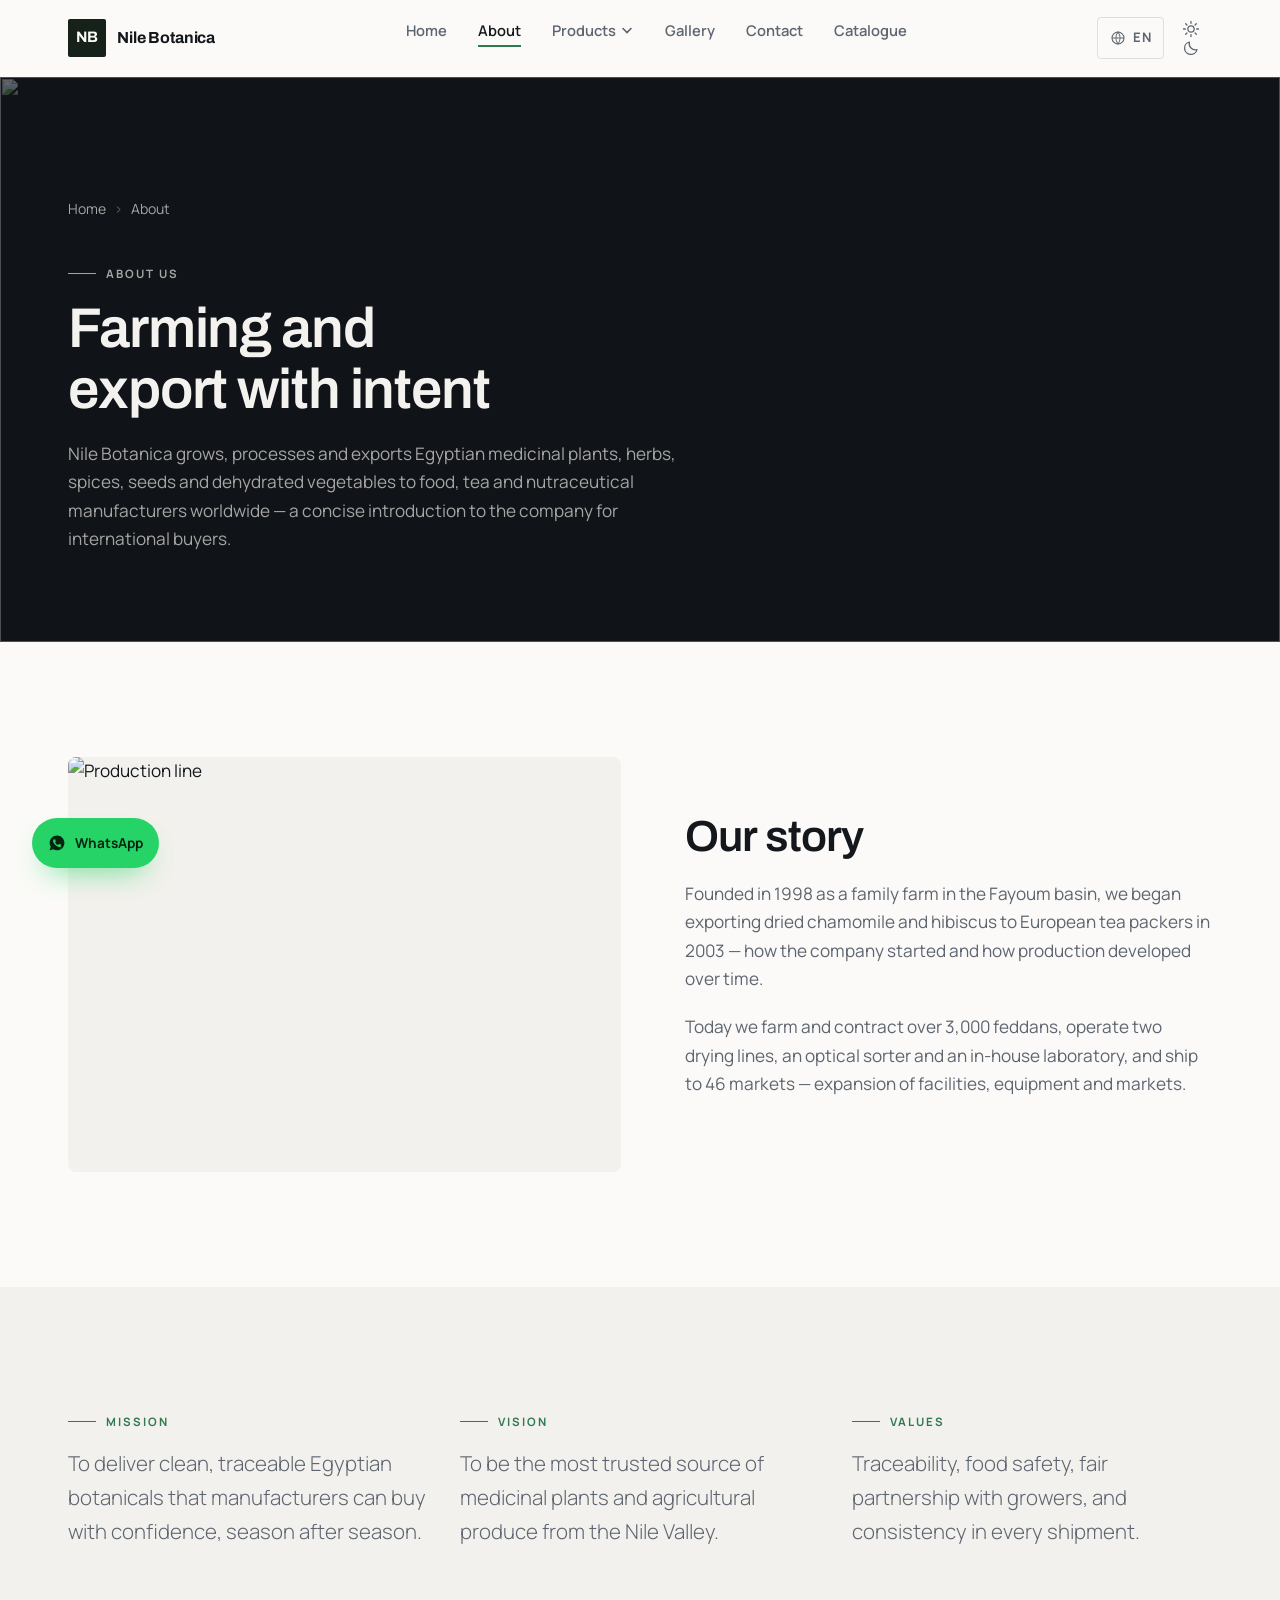
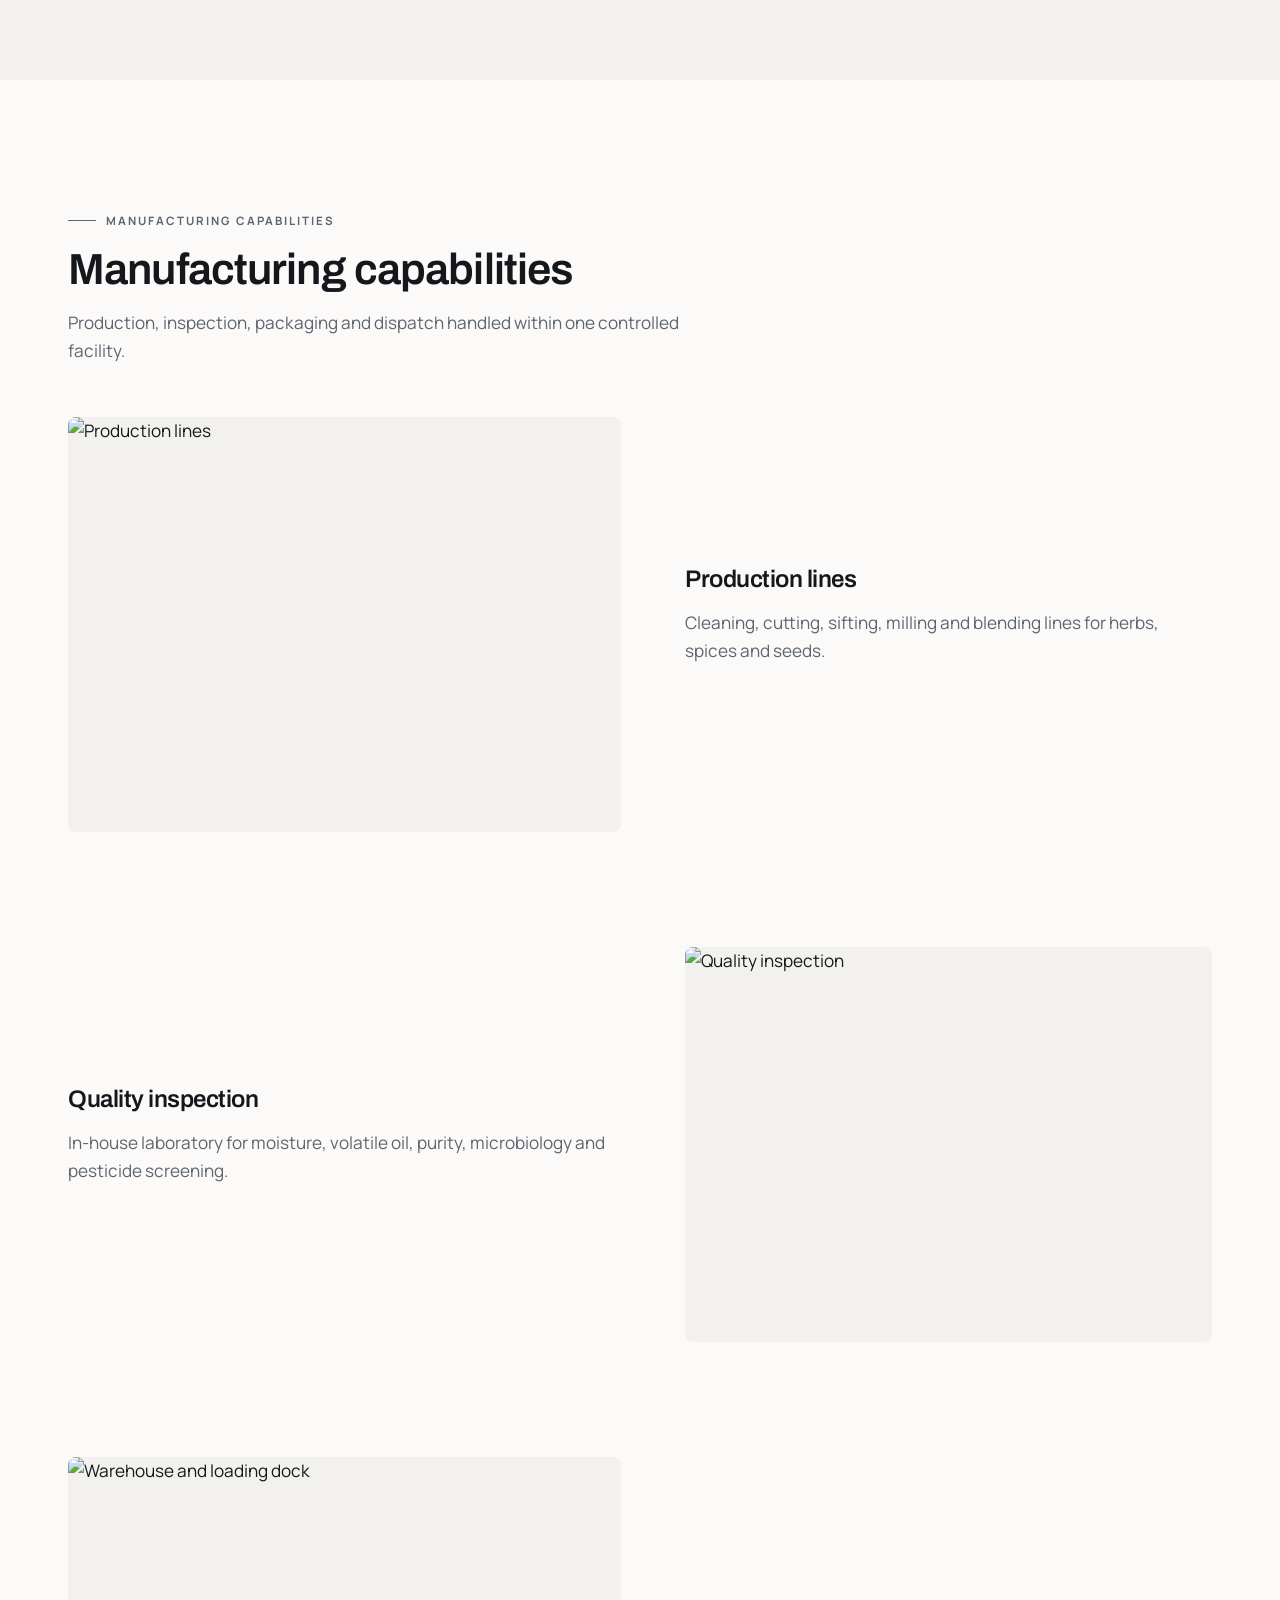
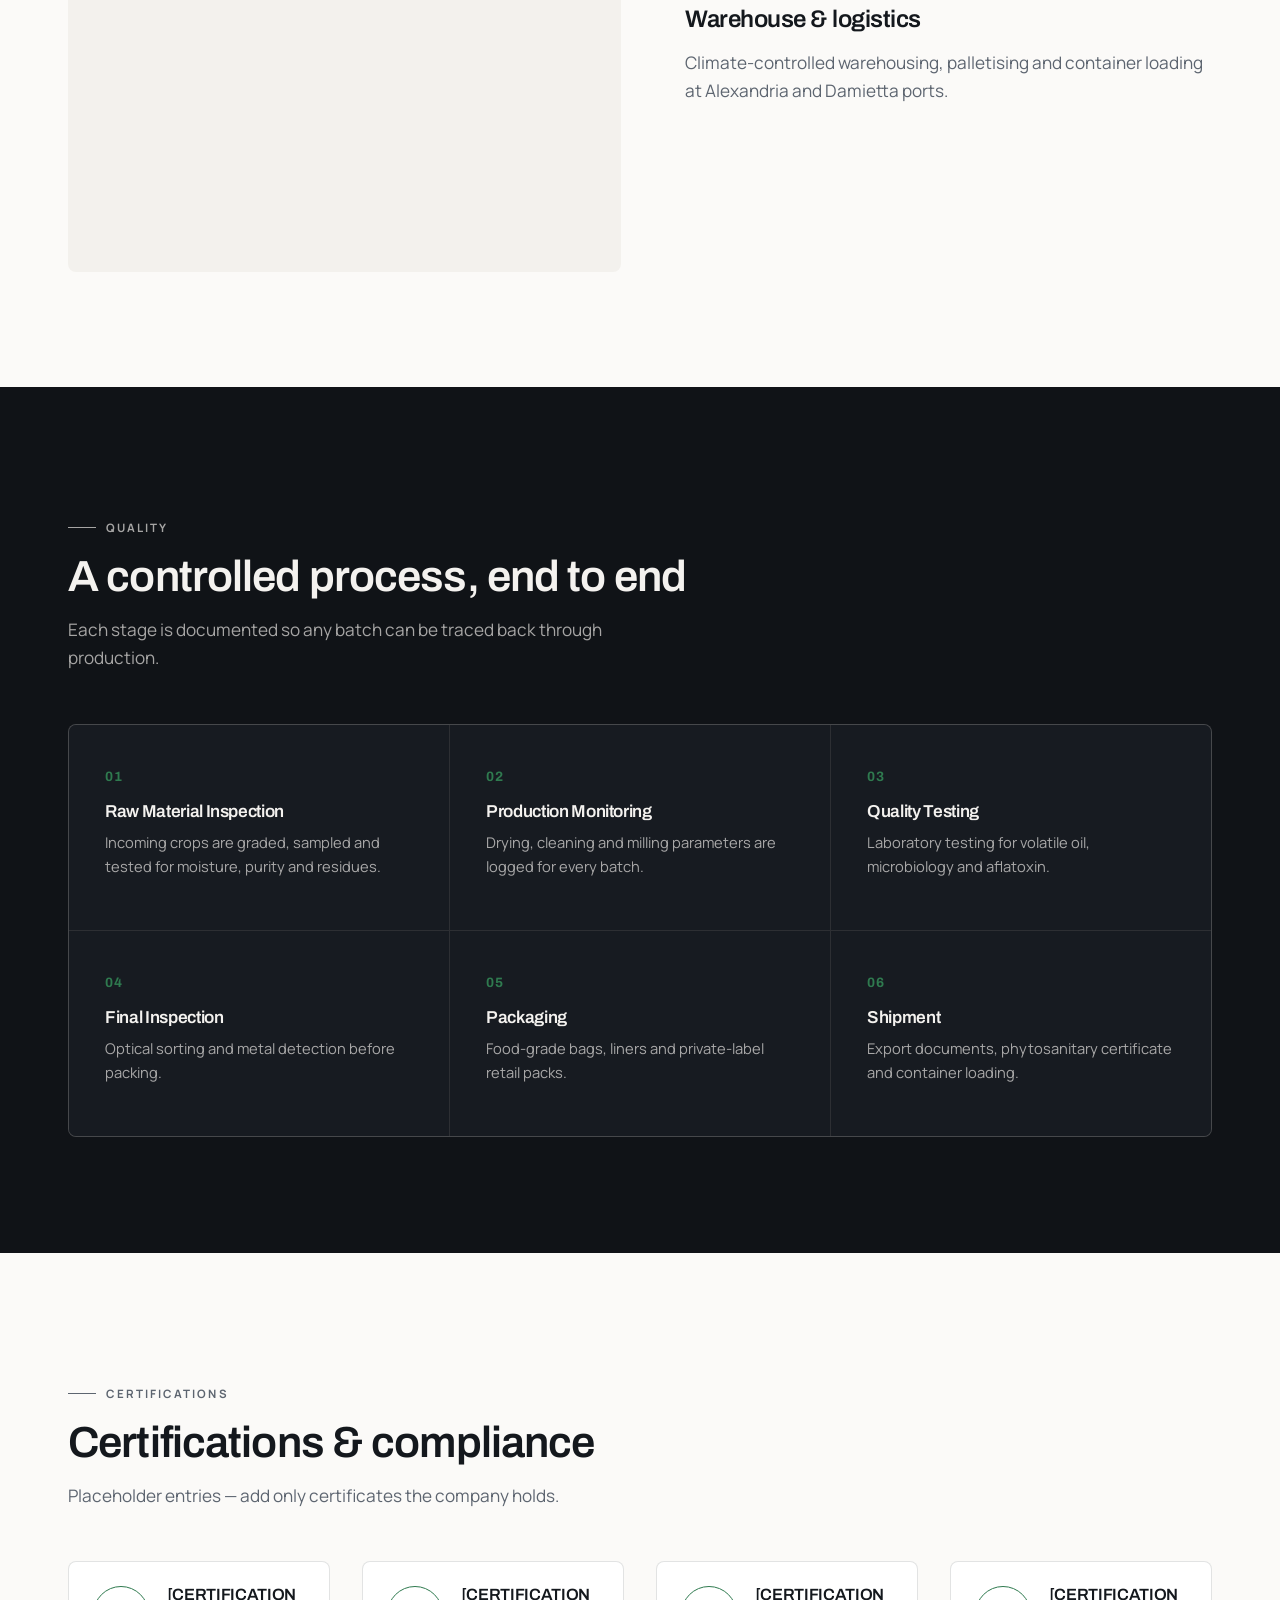
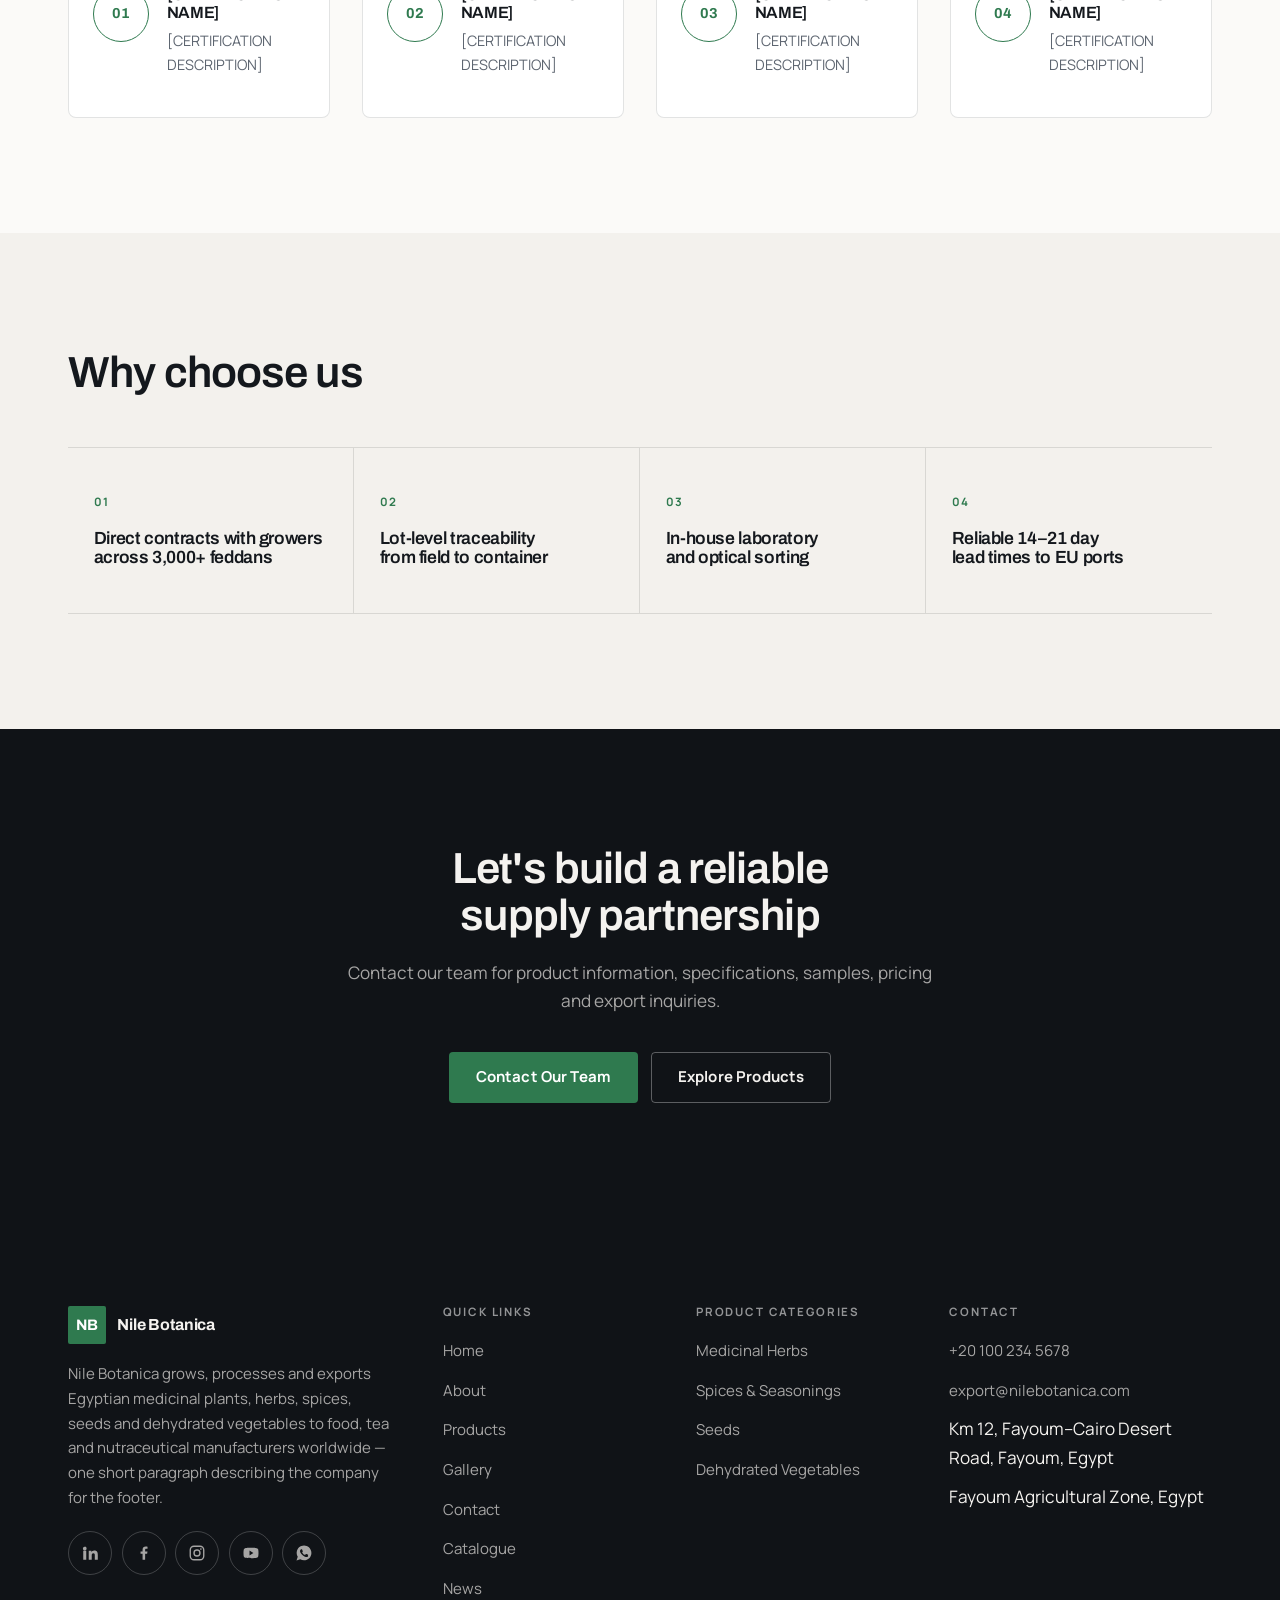
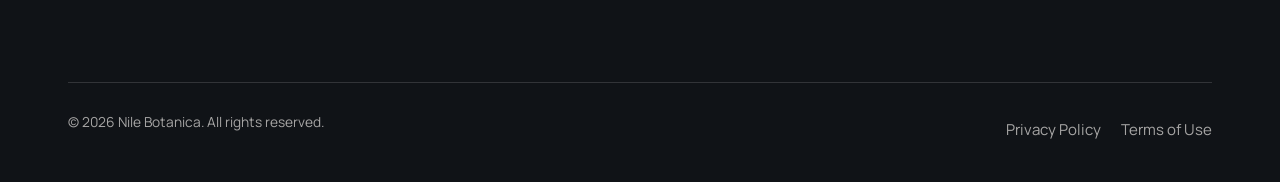
==== pages/about.html @ 643f6e4c "adding html files" ====
<!doctype html>
<html lang="en" dir="ltr" data-theme="light">
  <head>
    <meta charset="utf-8" />
    <meta name="viewport" content="width=device-width, initial-scale=1" />
    <title>About the Company — [COMPANY NAME]</title>
    <meta
      name="description"
      content="Company story, manufacturing capabilities, quality control process, certifications and global presence of [COMPANY NAME]."
    />
    <meta property="og:title" content="About the Company — [COMPANY NAME]" />
    <meta
      property="og:description"
      content="Manufacturing capabilities, quality control and global reach."
    />
    <meta property="og:type" content="website" />
    <meta name="twitter:card" content="summary_large_image" />
    <link rel="canonical" href="about.html" />
    <link rel="preconnect" href="https://fonts.googleapis.com" />
    <link rel="preconnect" href="https://fonts.gstatic.com" crossorigin />
    <link
      href="https://fonts.googleapis.com/css2?family=Archivo:wght@500;600;700&family=Manrope:wght@400;500;600;700&display=swap"
      rel="stylesheet"
    />
    <link
      rel="stylesheet"
      href="https://cdn.jsdelivr.net/npm/bootstrap@5.3.3/dist/css/bootstrap.min.css"
    />
    <link rel="stylesheet" href="../css/style.css" />
    <script>
      try {
        var s = localStorage.getItem("site-theme");
        document.documentElement.setAttribute(
          "data-theme",
          s ||
            (matchMedia("(prefers-color-scheme: dark)").matches
              ? "dark"
              : "light"),
        );
        var l = localStorage.getItem("site-lang");
        if (l) {
          document.documentElement.lang = l;
          document.documentElement.dir = l === "ar" ? "rtl" : "ltr";
        }
      } catch (e) {}
    </script>
  </head>
  <body data-page="about" data-title-key="about.title">
    <a class="skip-link" href="#main" data-i18n="nav.skip"
      >Skip to main content</a
    >
    <header class="header" id="site-header"></header>
    <div class="drawer" id="site-drawer" aria-hidden="true"></div>

    <main id="main">
      <section class="page-hero">
        <div class="page-hero__media">
          <img
            src="assets/images/factory-hero.jpg"
            alt=""
            width="1920"
            height="1088"
          />
        </div>
        <div class="container page-hero__inner">
          <nav class="breadcrumb" aria-label="Breadcrumb">
            <a href="index.html" data-i18n="breadcrumb.home"></a
            ><span class="sep">›</span><span data-i18n="nav.about"></span>
          </nav>
          <p class="eyebrow" data-i18n="about.eyebrow"></p>
          <h1 data-i18n="about.title"></h1>
          <p data-i18n="about.lead"></p>
        </div>
      </section>

      <section class="section">
        <div class="container editorial">
          <div class="editorial__media" data-reveal>
            <img
              src="assets/images/factory-production.jpg"
              alt="Production line"
              loading="lazy"
              width="1600"
              height="1104"
            />
          </div>
          <div data-reveal>
            <h2 data-i18n="about.storyTitle"></h2>
            <p data-i18n="about.storyP1"></p>
            <p data-i18n="about.storyP2"></p>
          </div>
        </div>
      </section>

      <section class="section section--alt">
        <div class="container grid grid--3">
          <div data-reveal>
            <p class="eyebrow" data-i18n="about.missionTitle"></p>
            <p class="lead" data-i18n="about.mission"></p>
          </div>
          <div data-reveal>
            <p class="eyebrow" data-i18n="about.visionTitle"></p>
            <p class="lead" data-i18n="about.vision"></p>
          </div>
          <div data-reveal>
            <p class="eyebrow" data-i18n="about.valuesTitle"></p>
            <p class="lead" data-i18n="about.values"></p>
          </div>
        </div>
      </section>

      <section class="section">
        <div class="container">
          <div class="section-head" data-reveal>
            <p class="eyebrow" data-i18n="about.capTitle"></p>
            <h2 data-i18n="about.capTitle"></h2>
            <p data-i18n="about.capText"></p>
          </div>
        </div>
        <div
          class="container editorial"
          style="margin-bottom: var(--section-y)"
        >
          <div class="editorial__media" data-reveal>
            <img
              src="assets/images/factory-production.jpg"
              alt="Production lines"
              loading="lazy"
              width="1600"
              height="1104"
            />
          </div>
          <div data-reveal>
            <h3
              style="font-size: var(--fs-h3)"
              data-i18n="about.cap1Title"
            ></h3>
            <p
              class="muted"
              style="margin-top: 1rem"
              data-i18n="about.cap1Text"
            ></p>
          </div>
        </div>
        <div
          class="container editorial editorial--reverse"
          style="margin-bottom: var(--section-y)"
        >
          <div class="editorial__media" data-reveal>
            <img
              src="assets/images/quality-control.jpg"
              alt="Quality inspection"
              loading="lazy"
              width="1600"
              height="1104"
            />
          </div>
          <div data-reveal>
            <h3
              style="font-size: var(--fs-h3)"
              data-i18n="about.cap2Title"
            ></h3>
            <p
              class="muted"
              style="margin-top: 1rem"
              data-i18n="about.cap2Text"
            ></p>
          </div>
        </div>
        <div class="container editorial">
          <div class="editorial__media" data-reveal>
            <img
              src="assets/images/logistics.jpg"
              alt="Warehouse and loading dock"
              loading="lazy"
              width="1600"
              height="1104"
            />
          </div>
          <div data-reveal>
            <h3
              style="font-size: var(--fs-h3)"
              data-i18n="about.cap3Title"
            ></h3>
            <p
              class="muted"
              style="margin-top: 1rem"
              data-i18n="about.cap3Text"
            ></p>
          </div>
        </div>
      </section>

      <section class="section section--dark">
        <div class="container">
          <div class="section-head" data-reveal>
            <p class="eyebrow" data-i18n="quality.eyebrow"></p>
            <h2 data-i18n="quality.title"></h2>
            <p data-i18n="quality.text"></p>
          </div>
          <div class="process" data-reveal="fade">
            <div class="process__step">
              <h3 data-i18n="quality.s1"></h3>
              <p data-i18n="quality.s1Text"></p>
            </div>
            <div class="process__step">
              <h3 data-i18n="quality.s2"></h3>
              <p data-i18n="quality.s2Text"></p>
            </div>
            <div class="process__step">
              <h3 data-i18n="quality.s3"></h3>
              <p data-i18n="quality.s3Text"></p>
            </div>
            <div class="process__step">
              <h3 data-i18n="quality.s4"></h3>
              <p data-i18n="quality.s4Text"></p>
            </div>
            <div class="process__step">
              <h3 data-i18n="quality.s5"></h3>
              <p data-i18n="quality.s5Text"></p>
            </div>
            <div class="process__step">
              <h3 data-i18n="quality.s6"></h3>
              <p data-i18n="quality.s6Text"></p>
            </div>
          </div>
        </div>
      </section>

      <section class="section">
        <div class="container">
          <div class="section-head" data-reveal>
            <p class="eyebrow" data-i18n="certs.eyebrow"></p>
            <h2 data-i18n="certs.title"></h2>
            <p data-i18n="certs.text"></p>
          </div>
          <div class="grid grid--4">
            <div class="cert" data-reveal>
              <span class="cert__mark">01</span>
              <div>
                <h3>[CERTIFICATION NAME]</h3>
                <p>[CERTIFICATION DESCRIPTION]</p>
              </div>
            </div>
            <div class="cert" data-reveal>
              <span class="cert__mark">02</span>
              <div>
                <h3>[CERTIFICATION NAME]</h3>
                <p>[CERTIFICATION DESCRIPTION]</p>
              </div>
            </div>
            <div class="cert" data-reveal>
              <span class="cert__mark">03</span>
              <div>
                <h3>[CERTIFICATION NAME]</h3>
                <p>[CERTIFICATION DESCRIPTION]</p>
              </div>
            </div>
            <div class="cert" data-reveal>
              <span class="cert__mark">04</span>
              <div>
                <h3>[CERTIFICATION NAME]</h3>
                <p>[CERTIFICATION DESCRIPTION]</p>
              </div>
            </div>
          </div>
        </div>
      </section>

      <section class="section section--alt">
        <div class="container">
          <div class="section-head" data-reveal>
            <h2 data-i18n="about.whyTitle"></h2>
          </div>
          <div class="values">
            <div class="value">
              <span class="value__num">01</span>
              <h3 data-i18n="about.why1"></h3>
            </div>
            <div class="value">
              <span class="value__num">02</span>
              <h3 data-i18n="about.why2"></h3>
            </div>
            <div class="value">
              <span class="value__num">03</span>
              <h3 data-i18n="about.why3"></h3>
            </div>
            <div class="value">
              <span class="value__num">04</span>
              <h3 data-i18n="about.why4"></h3>
            </div>
          </div>
        </div>
      </section>

      <section class="section section--dark">
        <div class="container cta" data-reveal>
          <h2 data-i18n="finalCta.title"></h2>
          <p data-i18n="finalCta.text"></p>
          <div class="cta__actions">
            <a class="btn" href="contact.html" data-i18n="cta.contact"></a>
            <a
              class="btn btn--onDark"
              href="products.html"
              data-i18n="cta.explore"
            ></a>
          </div>
        </div>
      </section>
    </main>

    <footer class="footer" id="site-footer"></footer>
    <script
      src="https://cdn.jsdelivr.net/npm/bootstrap@5.3.3/dist/js/bootstrap.bundle.min.js"
      defer
    ></script>
    <script type="module" src="../js/main.js"></script>
  </body>
</html>
---- css/style.css ----
/* =========================================================================
   DESIGN SYSTEM
   Single source of truth for colour, type, spacing, motion.
   Change the brand by editing the tokens in :root.
   ========================================================================= */

:root {
  /* Brand */
  --primary: #2f7a4f;
  --primary-dark: #235c3b;
  --primary-soft: rgba(47, 122, 79, 0.12);
  --secondary: #16211a;
  --accent: #c98a2b;

  /* Surfaces */
  --background: #fbfaf8;
  --surface: #ffffff;
  --surface-2: #f3f1ed;
  --dark-background: #101317;
  --dark-surface: #171b21;
  --on-dark: #f4f2ef;
  --on-dark-muted: rgba(244, 242, 239, 0.66);

  /* Text */
  --text: #14181d;
  --muted-text: #5d6570;
  --border: rgba(20, 24, 29, 0.12);
  --border-strong: rgba(20, 24, 29, 0.24);

  /* Shape & motion */
  --radius: 4px;
  --radius-lg: 8px;
  --transition: 320ms cubic-bezier(0.2, 0.7, 0.25, 1);
  --transition-fast: 180ms cubic-bezier(0.2, 0.7, 0.25, 1);
  --shadow:
    0 1px 2px rgba(16, 19, 23, 0.04), 0 12px 32px -18px rgba(16, 19, 23, 0.35);
  --shadow-lg: 0 24px 60px -30px rgba(16, 19, 23, 0.45);

  /* Layout */
  --container: 1240px;
  --gutter: clamp(1.25rem, 4vw, 3rem);
  --section-y: clamp(4.5rem, 9vw, 8.5rem);
  --header-h: 76px;

  /* Type */
  --font-display: "Archivo", "Segoe UI", system-ui, sans-serif;
  --font-body: "Manrope", "Segoe UI", system-ui, sans-serif;
  --fs-hero: clamp(2.5rem, 6.2vw, 4.75rem);
  --fs-h1: clamp(2.1rem, 4.8vw, 3.5rem);
  --fs-h2: clamp(1.75rem, 3.4vw, 2.75rem);
  --fs-h3: clamp(1.2rem, 2vw, 1.5rem);
  --fs-body: clamp(1rem, 0.97rem + 0.15vw, 1.075rem);
  --fs-small: 0.875rem;
  --fs-label: 0.72rem;
}

html[data-theme="dark"] {
  --background: #0e1115;
  --surface: #161a20;
  --surface-2: #1c2128;
  --text: #f1efec;
  --muted-text: #a2abb6;
  --border: rgba(241, 239, 236, 0.13);
  --border-strong: rgba(241, 239, 236, 0.26);
  --secondary: #f1efec;
  --primary: #57b37c;

  --primary-dark: #2f7a4f;
  --primary-soft: rgba(87, 179, 124, 0.16);

  --dark-background: #080a0d;
  --dark-surface: #12161b;
  --shadow: 0 1px 2px rgba(0, 0, 0, 0.5), 0 16px 40px -24px rgba(0, 0, 0, 0.8);
  --shadow-lg: 0 30px 70px -36px rgba(0, 0, 0, 0.9);
}

/* ============================ RESET ============================ */
*,
*::before,
*::after {
  box-sizing: border-box;
}

* {
  margin: 0;
}

html {
  scroll-behavior: smooth;
  scroll-padding-top: calc(var(--header-h) + 16px);
  -webkit-text-size-adjust: 100%;
}

body {
  font-family: var(--font-body);
  font-size: var(--fs-body);
  line-height: 1.65;
  color: var(--text);
  background: var(--background);
  overflow-x: hidden;
  -webkit-font-smoothing: antialiased;
  transition:
    background-color var(--transition),
    color var(--transition);
}

body.is-locked {
  overflow: hidden;
}

img,
svg,
iframe {
  display: block;
  max-width: 100%;
}
img {
  height: auto;
}

a {
  color: inherit;
  text-decoration: none;
}
button,
input,
select,
textarea {
  font: inherit;
  color: inherit;
}
button {
  background: none;
  border: 0;
  cursor: pointer;
}
ul,
ol {
  list-style: none;
  padding: 0;
}

h1,
h2,
h3,
h4 {
  font-family: var(--font-display);
  font-weight: 600;
  line-height: 1.08;
  letter-spacing: -0.02em;
  text-wrap: balance;
}

:focus-visible {
  outline: 2px solid var(--primary);
  outline-offset: 3px;
  border-radius: 2px;
}

::selection {
  background: var(--primary);
  color: #fff;
}

.skip-link {
  position: absolute;
  inset-inline-start: 1rem;
  top: -100px;
  z-index: 200;
  padding: 0.75rem 1.25rem;
  background: var(--primary);
  color: #fff;
  border-radius: var(--radius);
  transition: top var(--transition-fast);
}
.skip-link:focus {
  top: 1rem;
}

/* ============================ LAYOUT ============================ */
.container {
  width: 100%;
  max-width: var(--container);
  margin-inline: auto;
  padding-inline: var(--gutter);
}
.container--narrow {
  max-width: 820px;
}

.section {
  padding-block: var(--section-y);
}
.section--tight {
  padding-block: clamp(3rem, 6vw, 5rem);
}

.section--dark {
  background: var(--dark-background);
  color: var(--on-dark);
}
.section--dark .section-head p,
.section--dark .muted {
  color: var(--on-dark-muted);
}

.section--alt {
  background: var(--surface-2);
}

.section-head {
  max-width: 62ch;
  margin-bottom: clamp(2.25rem, 4vw, 3.5rem);
}
.section-head.is-center {
  margin-inline: auto;
  text-align: center;
}
.section-head h2 {
  font-size: var(--fs-h2);
}
.section-head p {
  margin-top: 1rem;
  color: var(--muted-text);
}

.eyebrow {
  display: inline-flex;
  align-items: center;
  gap: 0.6rem;
  font-family: var(--font-body);
  font-size: var(--fs-label);
  font-weight: 700;
  letter-spacing: 0.18em;
  text-transform: uppercase;
  color: var(--primary);
  margin-bottom: 1rem;
}
.eyebrow::before {
  content: "";
  width: 28px;
  height: 1px;
  background: currentColor;
}

.muted {
  color: var(--muted-text);
}
.lead {
  font-size: clamp(1.05rem, 1.6vw, 1.3rem);
  color: var(--muted-text);
}

.grid {
  display: grid;
  gap: clamp(1.25rem, 2.5vw, 2rem);
}
.grid--2 {
  grid-template-columns: repeat(2, minmax(0, 1fr));
}
.grid--3 {
  grid-template-columns: repeat(3, minmax(0, 1fr));
}
.grid--4 {
  grid-template-columns: repeat(4, minmax(0, 1fr));
}

/* ============================ BUTTONS ============================ */
.btn {
  --btn-bg: var(--primary);
  --btn-fg: #fff;
  display: inline-flex;
  align-items: center;
  justify-content: center;
  gap: 0.6rem;
  min-height: 48px;
  padding: 0.85rem 1.6rem;
  border-radius: var(--radius);
  background: var(--btn-bg);
  color: var(--btn-fg);
  font-weight: 700;
  font-size: 0.94rem;
  letter-spacing: 0.01em;
  border: 1px solid transparent;
  transition:
    background-color var(--transition-fast),
    color var(--transition-fast),
    border-color var(--transition-fast),
    transform var(--transition-fast);
}
.btn:hover {
  background: var(--primary-dark);
  transform: translateY(-1px);
}
.btn:active {
  transform: translateY(0);
}

.btn--ghost {
  --btn-bg: transparent;
  --btn-fg: var(--text);
  border-color: var(--border-strong);
}
.btn--ghost:hover {
  background: var(--primary-soft);
  border-color: var(--primary);
  color: var(--primary);
}

.btn--onDark {
  --btn-bg: transparent;
  --btn-fg: var(--on-dark);
  border-color: rgba(255, 255, 255, 0.32);
}
.btn--onDark:hover {
  background: rgba(255, 255, 255, 0.1);
  border-color: rgba(255, 255, 255, 0.6);
  color: var(--on-dark);
}

.btn--sm {
  min-height: 40px;
  padding: 0.5rem 1rem;
  font-size: 0.85rem;
}

.link-arrow {
  display: inline-flex;
  align-items: center;
  gap: 0.5rem;
  font-weight: 700;
  font-size: 0.9rem;
  color: var(--primary);
  padding-block: 0.35rem;
}
.link-arrow .arrow {
  transition: transform var(--transition-fast);
}
.link-arrow:hover .arrow {
  transform: translateX(4px);
}
[dir="rtl"] .link-arrow .arrow {
  transform: scaleX(-1);
}
[dir="rtl"] .link-arrow:hover .arrow {
  transform: scaleX(-1) translateX(4px);
}

/* ============================ HEADER / NAV ============================ */
.header {
  position: sticky;
  top: 0;
  z-index: 100;
  background: color-mix(in srgb, var(--background) 88%, transparent);
  backdrop-filter: blur(14px);
  border-bottom: 1px solid transparent;
  transition:
    border-color var(--transition),
    background-color var(--transition);
}
.header.is-scrolled {
  border-bottom-color: var(--border);
}

.header__inner {
  display: flex;
  align-items: center;
  justify-content: space-between;
  gap: 1.5rem;
  min-height: var(--header-h);
}

.brand {
  display: inline-flex;
  align-items: center;
  gap: 0.7rem;
  min-width: 0;
}
.brand__mark {
  display: grid;
  place-items: center;
  width: 38px;
  height: 38px;
  flex-shrink: 0;
  background: var(--secondary);
  color: var(--background);
  font-family: var(--font-display);
  font-weight: 700;
  font-size: 0.95rem;
  border-radius: 2px;
}
html[data-theme="dark"] .brand__mark {
  background: var(--primary);
  color: #fff;
}
.brand__name {
  font-family: var(--font-display);
  font-weight: 700;
  font-size: 1rem;
  letter-spacing: -0.01em;
  white-space: nowrap;
  overflow: hidden;
  text-overflow: ellipsis;
}

.nav {
  display: flex;
  align-items: center;
  gap: 0.25rem;
}
.nav__link {
  position: relative;
  display: inline-flex;
  align-items: center;
  gap: 0.35rem;
  padding: 0.6rem 0.85rem;
  font-size: 0.92rem;
  font-weight: 600;
  color: var(--muted-text);
  border-radius: var(--radius);
  transition: color var(--transition-fast);
}
.nav__link::after {
  content: "";
  position: absolute;
  inset-inline: 0.85rem;
  bottom: 0.3rem;
  height: 2px;
  background: var(--primary);
  transform: scaleX(0);
  transform-origin: var(--origin, left);
  transition: transform var(--transition-fast);
}
[dir="rtl"] .nav__link::after {
  --origin: right;
}
.nav__link:hover {
  color: var(--text);
}
.nav__link:hover::after,
.nav__link.is-active::after {
  transform: scaleX(1);
}
.nav__link.is-active {
  color: var(--text);
}

.nav__item {
  position: relative;
}
.nav__caret {
  transition: transform var(--transition-fast);
}
.nav__item.is-open .nav__caret {
  transform: rotate(180deg);
}

.dropdown {
  position: absolute;
  inset-inline-start: 0;
  top: calc(100% + 6px);
  min-width: 260px;
  padding: 0.5rem;
  background: var(--surface);
  border: 1px solid var(--border);
  border-radius: var(--radius-lg);
  box-shadow: var(--shadow-lg);
  opacity: 0;
  visibility: hidden;
  transform: translateY(-6px);
  transition:
    opacity var(--transition-fast),
    transform var(--transition-fast),
    visibility var(--transition-fast);
}
.nav__item.is-open .dropdown {
  opacity: 1;
  visibility: visible;
  transform: translateY(0);
}
.dropdown a {
  display: block;
  padding: 0.65rem 0.85rem;
  border-radius: var(--radius);
  font-size: 0.9rem;
  font-weight: 600;
  color: var(--muted-text);
  transition:
    background-color var(--transition-fast),
    color var(--transition-fast);
}
.dropdown a:hover {
  background: var(--surface-2);
  color: var(--primary);
}

.header__tools {
  display: flex;
  align-items: center;
  gap: 0.35rem;
}

.icon-btn {
  display: grid;
  place-items: center;
  width: 42px;
  height: 42px;
  border-radius: var(--radius);
  color: var(--muted-text);
  border: 1px solid transparent;
  transition:
    background-color var(--transition-fast),
    color var(--transition-fast),
    border-color var(--transition-fast);
}
.icon-btn:hover {
  background: var(--surface-2);
  color: var(--text);
}

.lang {
  position: relative;
}
.lang__toggle {
  display: inline-flex;
  align-items: center;
  gap: 0.4rem;
  min-height: 42px;
  padding: 0 0.75rem;
  font-size: 0.82rem;
  font-weight: 700;
  letter-spacing: 0.06em;
  color: var(--muted-text);
  border: 1px solid var(--border);
  border-radius: var(--radius);
  transition:
    border-color var(--transition-fast),
    color var(--transition-fast);
}
.lang__toggle:hover {
  color: var(--text);
  border-color: var(--border-strong);
}
.lang__menu {
  position: absolute;
  inset-inline-end: 0;
  top: calc(100% + 6px);
  min-width: 168px;
  padding: 0.4rem;
  background: var(--surface);
  border: 1px solid var(--border);
  border-radius: var(--radius-lg);
  box-shadow: var(--shadow-lg);
  opacity: 0;
  visibility: hidden;
  transform: translateY(-6px);
  transition:
    opacity var(--transition-fast),
    transform var(--transition-fast),
    visibility var(--transition-fast);
  z-index: 20;
}
.lang.is-open .lang__menu {
  opacity: 1;
  visibility: visible;
  transform: translateY(0);
}
.lang__menu button {
  display: flex;
  align-items: center;
  justify-content: space-between;
  gap: 0.75rem;
  width: 100%;
  padding: 0.6rem 0.75rem;
  border-radius: var(--radius);
  font-size: 0.9rem;
  font-weight: 600;
  color: var(--muted-text);
  text-align: start;
  transition:
    background-color var(--transition-fast),
    color var(--transition-fast);
}
.lang__menu button:hover {
  background: var(--surface-2);
  color: var(--text);
}
.lang__menu button[aria-current="true"] {
  color: var(--primary);
}

.burger {
  display: none;
}

/* Mobile drawer */
.drawer {
  position: fixed;
  inset: 0;
  z-index: 150;
  display: grid;
  grid-template-rows: auto 1fr auto;
  background: var(--background);
  transform: translateY(-100%);
  visibility: hidden;
  transition:
    transform 420ms cubic-bezier(0.22, 0.9, 0.25, 1),
    visibility 420ms;
  overflow-y: auto;
}
.drawer.is-open {
  transform: translateY(0);
  visibility: visible;
}
.drawer__head {
  display: flex;
  align-items: center;
  justify-content: space-between;
  min-height: var(--header-h);
  padding-inline: var(--gutter);
  border-bottom: 1px solid var(--border);
}
.drawer__body {
  padding: 1.5rem var(--gutter) 2rem;
}
.drawer__link {
  display: flex;
  align-items: center;
  justify-content: space-between;
  width: 100%;
  padding: 1rem 0;
  font-family: var(--font-display);
  font-size: 1.6rem;
  font-weight: 600;
  letter-spacing: -0.02em;
  border-bottom: 1px solid var(--border);
  text-align: start;
}
.drawer__link.is-active {
  color: var(--primary);
}
.drawer__sub {
  display: grid;
  overflow: hidden;
  max-height: 0;
  transition: max-height var(--transition);
}
.drawer__sub.is-open {
  max-height: 420px;
}
.drawer__sub a {
  padding: 0.7rem 0 0.7rem 1rem;
  font-size: 0.98rem;
  font-weight: 600;
  color: var(--muted-text);
  border-bottom: 1px solid var(--border);
}
[dir="rtl"] .drawer__sub a {
  padding: 0.7rem 1rem 0.7rem 0;
}
.drawer__foot {
  display: flex;
  align-items: center;
  justify-content: space-between;
  gap: 1rem;
  flex-wrap: wrap;
  padding: 1.25rem var(--gutter) 2rem;
  border-top: 1px solid var(--border);
}
.drawer__langs {
  display: flex;
  gap: 0.4rem;
  flex-wrap: wrap;
}
.drawer__langs button {
  min-height: 44px;
  padding: 0 0.9rem;
  border: 1px solid var(--border);
  border-radius: var(--radius);
  font-size: 0.85rem;
  font-weight: 700;
  color: var(--muted-text);
}
.drawer__langs button[aria-current="true"] {
  border-color: var(--primary);
  color: var(--primary);
}

/* ============================ HERO ============================ */
.hero {
  position: relative;
  display: grid;
  align-items: end;
  min-height: min(88vh, 900px);
  padding-block: clamp(6rem, 14vh, 9rem) clamp(3rem, 7vh, 5rem);
  background: var(--dark-background);
  color: var(--on-dark);
  overflow: hidden;
}
.hero__media {
  position: absolute;
  inset: 0;
}
.hero__media img {
  width: 100%;
  height: 100%;
  object-fit: cover;
}
.hero__media::after {
  content: "";
  position: absolute;
  inset: 0;
  background: linear-gradient(
    180deg,
    rgba(8, 10, 13, 0.82) 0%,
    rgba(8, 10, 13, 0.55) 42%,
    rgba(8, 10, 13, 0.92) 100%
  );
}
.hero__inner {
  position: relative;
  z-index: 1;
}
.hero__title {
  font-size: var(--fs-hero);
  max-width: 17ch;
}
.hero__text {
  max-width: 56ch;
  margin-top: 1.5rem;
  color: var(--on-dark-muted);
  font-size: clamp(1rem, 1.5vw, 1.2rem);
}
.hero__actions {
  display: flex;
  flex-wrap: wrap;
  gap: 0.85rem;
  margin-top: 2.25rem;
}
.hero .eyebrow {
  color: #e0a878;
}
.hero__meta {
  display: flex;
  flex-wrap: wrap;
  gap: 1.5rem 2.5rem;
  margin-top: clamp(2.5rem, 6vw, 4rem);
  padding-top: 1.75rem;
  border-top: 1px solid rgba(255, 255, 255, 0.16);
}
.hero__meta div {
  min-width: 0;
}
.hero__meta dt {
  font-size: var(--fs-label);
  letter-spacing: 0.16em;
  text-transform: uppercase;
  color: rgba(255, 255, 255, 0.55);
}
.hero__meta dd {
  font-family: var(--font-display);
  font-size: 1.15rem;
  font-weight: 600;
  margin-top: 0.35rem;
}

/* Page hero (inner pages) */
.page-hero {
  position: relative;
  padding-block: clamp(4.5rem, 12vw, 7.5rem) clamp(3rem, 7vw, 4.5rem);
  background: var(--dark-background);
  color: var(--on-dark);
  overflow: hidden;
}
.page-hero__media {
  position: absolute;
  inset: 0;
  opacity: 0.35;
}
.page-hero__media img {
  width: 100%;
  height: 100%;
  object-fit: cover;
}
.page-hero__inner {
  position: relative;
  z-index: 1;
}
.page-hero h1 {
  font-size: var(--fs-h1);
  max-width: 20ch;
}
.page-hero p {
  max-width: 62ch;
  margin-top: 1.25rem;
  color: var(--on-dark-muted);
}

.breadcrumb {
  display: flex;
  flex-wrap: wrap;
  align-items: center;
  gap: 0.5rem;
  font-size: var(--fs-small);
  color: var(--on-dark-muted);
  margin-bottom: 1.5rem;
}
.breadcrumb a:hover {
  color: #fff;
  text-decoration: underline;
}
.breadcrumb .sep {
  opacity: 0.5;
}
[dir="rtl"] .breadcrumb .sep {
  transform: scaleX(-1);
  display: inline-block;
}

/* ============================ TRUST / VALUES ============================ */
.values {
  display: grid;
  grid-template-columns: repeat(4, minmax(0, 1fr));
  border-top: 1px solid var(--border);
}
.value {
  padding: clamp(1.75rem, 3vw, 2.5rem) clamp(1rem, 2vw, 2rem);
  border-inline-end: 1px solid var(--border);
  border-bottom: 1px solid var(--border);
}
.value:last-child {
  border-inline-end: 0;
}
.value__num {
  font-size: var(--fs-label);
  letter-spacing: 0.16em;
  color: var(--primary);
  font-weight: 700;
}
.value h3 {
  font-size: 1.1rem;
  margin-top: 0.9rem;
}
.value p {
  margin-top: 0.6rem;
  font-size: 0.94rem;
  color: var(--muted-text);
}

/* ============================ EDITORIAL ============================ */
.editorial {
  display: grid;
  grid-template-columns: 1.05fr 1fr;
  gap: clamp(2rem, 5vw, 4.5rem);
  align-items: center;
}
.editorial--reverse .editorial__media {
  order: 2;
}
.editorial__media {
  position: relative;
  aspect-ratio: 4 / 3;
  overflow: hidden;
  border-radius: var(--radius-lg);
  background: var(--surface-2);
}
.editorial__media img {
  width: 100%;
  height: 100%;
  object-fit: cover;
  transition: transform 900ms cubic-bezier(0.2, 0.7, 0.25, 1);
}
.editorial__media:hover img {
  transform: scale(1.04);
}
.editorial h2 {
  font-size: var(--fs-h2);
}
.editorial p {
  margin-top: 1.25rem;
  color: var(--muted-text);
}
.editorial__list {
  margin-top: 1.75rem;
  display: grid;
  gap: 0.75rem;
}
.editorial__list li {
  display: flex;
  gap: 0.75rem;
  align-items: baseline;
  font-weight: 600;
  font-size: 0.96rem;
}
.editorial__list li::before {
  content: "";
  width: 6px;
  height: 6px;
  flex: none;
  background: var(--primary);
  transform: translateY(-2px);
}
.editorial__actions {
  margin-top: 2rem;
}

/* ============================ STATS ============================ */
.stats {
  display: grid;
  grid-template-columns: repeat(4, minmax(0, 1fr));
  gap: clamp(1.5rem, 3vw, 2.5rem);
}
.stat {
  border-top: 1px solid rgba(255, 255, 255, 0.18);
  padding-top: 1.5rem;
}
.stat__value {
  font-family: var(--font-display);
  font-size: clamp(2.4rem, 5vw, 3.6rem);
  font-weight: 700;
  line-height: 1;
  letter-spacing: -0.03em;
}
.stat__label {
  margin-top: 0.75rem;
  font-size: 0.92rem;
  color: var(--on-dark-muted);
}

/* ============================ CATEGORY / PRODUCT CARDS ============================ */
.cat-card {
  position: relative;
  display: flex;
  flex-direction: column;
  justify-content: flex-end;
  min-height: 380px;
  padding: clamp(1.5rem, 2.5vw, 2rem);
  overflow: hidden;
  border-radius: var(--radius-lg);
  color: #fff;
  isolation: isolate;
}
.cat-card img {
  position: absolute;
  inset: 0;
  z-index: -2;
  width: 100%;
  height: 100%;
  object-fit: cover;
  transition: transform 900ms cubic-bezier(0.2, 0.7, 0.25, 1);
}
.cat-card::after {
  content: "";
  position: absolute;
  inset: 0;
  z-index: -1;
  background: linear-gradient(
    180deg,
    rgba(10, 12, 15, 0.15) 20%,
    rgba(10, 12, 15, 0.88) 100%
  );
}
.cat-card:hover img {
  transform: scale(1.05);
}
.cat-card h3 {
  font-size: 1.35rem;
}
.cat-card p {
  margin-top: 0.6rem;
  font-size: 0.93rem;
  color: rgba(255, 255, 255, 0.75);
}
.cat-card .link-arrow {
  color: #fff;
  margin-top: 1rem;
}

.p-card {
  display: flex;
  flex-direction: column;
  background: var(--surface);
  border: 1px solid var(--border);
  border-radius: var(--radius-lg);
  overflow: hidden;
  transition:
    border-color var(--transition-fast),
    transform var(--transition-fast),
    box-shadow var(--transition-fast);
}
.p-card:hover {
  border-color: var(--border-strong);
  transform: translateY(-3px);
  box-shadow: var(--shadow);
}
.p-card__media {
  aspect-ratio: 4 / 3;
  background: var(--surface-2);
  overflow: hidden;
}
.p-card__media img {
  width: 100%;
  height: 100%;
  object-fit: cover;
  transition: transform 700ms cubic-bezier(0.2, 0.7, 0.25, 1);
}
.p-card:hover .p-card__media img {
  transform: scale(1.04);
}
.p-card__body {
  display: flex;
  flex-direction: column;
  gap: 0.5rem;
  padding: 1.35rem;
  flex: 1;
}
.p-card__cat {
  font-size: var(--fs-label);
  letter-spacing: 0.14em;
  text-transform: uppercase;
  color: var(--primary);
  font-weight: 700;
}
.p-card h3 {
  font-size: 1.12rem;
}
.p-card p {
  font-size: 0.92rem;
  color: var(--muted-text);
  display: -webkit-box;
  -webkit-line-clamp: 3;
  -webkit-box-orient: vertical;
  overflow: hidden;
}
.p-card__foot {
  display: flex;
  align-items: center;
  justify-content: space-between;
  gap: 1rem;
  margin-top: auto;
  padding-top: 0.75rem;
}
.p-card__code {
  font-size: 0.78rem;
  color: var(--muted-text);
  letter-spacing: 0.04em;
}

/* ============================ TOOLBAR (products page) ============================ */
.toolbar {
  display: grid;
  gap: 1.25rem;
  margin-bottom: 2.5rem;
}
.toolbar__row {
  display: flex;
  flex-wrap: wrap;
  gap: 0.75rem;
  align-items: center;
  justify-content: space-between;
}
.search {
  position: relative;
  flex: 1 1 280px;
  min-width: 0;
}
.search input {
  width: 100%;
  min-height: 50px;
  padding-inline: 2.75rem 1rem;
  background: var(--surface);
  border: 1px solid var(--border);
  border-radius: var(--radius);
  transition: border-color var(--transition-fast);
}
[dir="rtl"] .search input {
  padding-inline: 1rem 2.75rem;
}
.search input:focus {
  border-color: var(--primary);
}
.search__icon {
  position: absolute;
  inset-inline-start: 1rem;
  top: 50%;
  transform: translateY(-50%);
  color: var(--muted-text);
  pointer-events: none;
}
.select {
  min-height: 50px;
  padding-inline: 1rem 2.25rem;
  background: var(--surface);
  border: 1px solid var(--border);
  border-radius: var(--radius);
  font-weight: 600;
  font-size: 0.9rem;
}
.chips {
  display: flex;
  flex-wrap: wrap;
  gap: 0.5rem;
}
.chip {
  min-height: 40px;
  padding: 0 1rem;
  border: 1px solid var(--border);
  border-radius: 999px;
  font-size: 0.86rem;
  font-weight: 600;
  color: var(--muted-text);
  transition: all var(--transition-fast);
}
.chip:hover {
  border-color: var(--border-strong);
  color: var(--text);
}
.chip.is-active {
  background: var(--secondary);
  border-color: var(--secondary);
  color: var(--background);
}
html[data-theme="dark"] .chip.is-active {
  background: var(--primary);
  border-color: var(--primary);
  color: #fff;
}
.results-count {
  font-size: 0.88rem;
  color: var(--muted-text);
}

/* ============================ EMPTY / ERROR STATES ============================ */
.state {
  display: grid;
  place-items: center;
  gap: 0.75rem;
  text-align: center;
  padding: clamp(3rem, 8vw, 6rem) 1rem;
  border: 1px dashed var(--border-strong);
  border-radius: var(--radius-lg);
}
.state h2,
.state h3 {
  font-size: var(--fs-h3);
}
.state p {
  color: var(--muted-text);
  max-width: 46ch;
}
.state .btn {
  margin-top: 0.75rem;
}

.skeleton {
  background: linear-gradient(
    90deg,
    var(--surface-2) 25%,
    var(--surface) 50%,
    var(--surface-2) 75%
  );
  background-size: 300% 100%;
  animation: shimmer 1.4s infinite linear;
  border-radius: var(--radius-lg);
  min-height: 320px;
}
@keyframes shimmer {
  to {
    background-position: -300% 0;
  }
}

/* ============================ PRODUCT DETAILS ============================ */
.pd {
  display: grid;
  grid-template-columns: 1.1fr 1fr;
  gap: clamp(2rem, 5vw, 4rem);
  align-items: start;
}
.gallery__main {
  aspect-ratio: 4 / 3;
  background: var(--surface-2);
  border: 1px solid var(--border);
  border-radius: var(--radius-lg);
  overflow: hidden;
}
.gallery__main img {
  width: 100%;
  height: 100%;
  object-fit: cover;
}
.gallery__thumbs {
  display: flex;
  gap: 0.75rem;
  margin-top: 0.9rem;
  flex-wrap: wrap;
}
.gallery__thumbs button {
  width: 88px;
  aspect-ratio: 1;
  border: 1px solid var(--border);
  border-radius: var(--radius);
  overflow: hidden;
  transition:
    border-color var(--transition-fast),
    opacity var(--transition-fast);
  opacity: 0.7;
}
.gallery__thumbs button img {
  width: 100%;
  height: 100%;
  object-fit: cover;
}
.gallery__thumbs button[aria-current="true"] {
  border-color: var(--primary);
  opacity: 1;
}
.gallery__thumbs button:hover {
  opacity: 1;
}

.spec-table {
  width: 100%;
  border-collapse: collapse;
  margin-top: 1rem;
}
.spec-table th,
.spec-table td {
  padding: 0.85rem 0;
  border-bottom: 1px solid var(--border);
  text-align: start;
  font-size: 0.94rem;
}
.spec-table th {
  font-weight: 600;
  color: var(--muted-text);
  width: 45%;
}

.block {
  margin-top: clamp(2rem, 4vw, 3rem);
}
.block h2 {
  font-size: 1.25rem;
}
.tick-list {
  margin-top: 1rem;
  display: grid;
  gap: 0.65rem;
}
.tick-list li {
  display: flex;
  gap: 0.7rem;
  font-size: 0.95rem;
}
.tick-list li::before {
  content: "—";
  color: var(--primary);
  flex: none;
}

.tag {
  display: inline-block;
  padding: 0.35rem 0.75rem;
  border: 1px solid var(--border-strong);
  border-radius: 999px;
  font-size: 0.78rem;
  font-weight: 700;
  letter-spacing: 0.04em;
  color: var(--muted-text);
}

/* ============================ PROCESS / TIMELINE ============================ */
.process {
  counter-reset: step;
  display: grid;
  grid-template-columns: repeat(3, minmax(0, 1fr));
  gap: 1px;
  background: var(--border);
  border: 1px solid var(--border);
  border-radius: var(--radius-lg);
  overflow: hidden;
}
.process__step {
  counter-increment: step;
  background: var(--surface);
  padding: clamp(1.5rem, 3vw, 2.25rem);
}
.section--dark .process {
  background: rgba(255, 255, 255, 0.12);
  border-color: rgba(255, 255, 255, 0.12);
}
.section--dark .process__step {
  background: var(--dark-surface);
}
.process__step::before {
  content: counter(step, decimal-leading-zero);
  font-family: var(--font-display);
  font-size: 0.85rem;
  font-weight: 700;
  letter-spacing: 0.1em;
  color: var(--primary);
}
.process__step h3 {
  font-size: 1.08rem;
  margin-top: 0.85rem;
}
.process__step p {
  margin-top: 0.5rem;
  font-size: 0.92rem;
  color: var(--muted-text);
}
.section--dark .process__step p {
  color: var(--on-dark-muted);
}

/* ============================ CERTIFICATIONS ============================ */
.cert {
  display: flex;
  gap: 1.1rem;
  padding: 1.5rem;
  border: 1px solid var(--border);
  border-radius: var(--radius-lg);
  background: var(--surface);
}
.cert__mark {
  display: grid;
  place-items: center;
  width: 56px;
  height: 56px;
  flex: none;
  border: 1px solid var(--primary);
  color: var(--primary);
  border-radius: 50%;
  font-family: var(--font-display);
  font-weight: 700;
  font-size: 0.9rem;
}
.cert h3 {
  font-size: 1.02rem;
}
.cert p {
  margin-top: 0.4rem;
  font-size: 0.9rem;
  color: var(--muted-text);
}

/* ============================ GLOBAL PRESENCE ============================ */
.globe {
  display: grid;
  grid-template-columns: 1fr 1fr;
  gap: clamp(2rem, 5vw, 4rem);
  align-items: center;
}
.globe__map {
  aspect-ratio: 16 / 10;
  border: 1px solid rgba(255, 255, 255, 0.14);
  border-radius: var(--radius-lg);
  background-image: radial-gradient(
    circle at 1px 1px,
    rgba(255, 255, 255, 0.22) 1px,
    transparent 0
  );
  background-size: 14px 14px;
  position: relative;
  overflow: hidden;
}
.globe__map::after {
  content: "";
  position: absolute;
  inset: 0;
  background: radial-gradient(
    ellipse at 30% 40%,
    var(--primary-soft),
    transparent 60%
  );
}
.globe__stats {
  display: grid;
  grid-template-columns: repeat(2, minmax(0, 1fr));
  gap: 1.5rem;
  margin-top: 2rem;
}
.globe__stats dt {
  font-family: var(--font-display);
  font-size: 1.75rem;
  font-weight: 700;
}
.globe__stats dd {
  font-size: 0.88rem;
  color: var(--on-dark-muted);
  margin-top: 0.25rem;
}

/* ============================ NEWS ============================ */
.n-card {
  display: flex;
  flex-direction: column;
  gap: 1rem;
}
.n-card__media {
  aspect-ratio: 16 / 10;
  overflow: hidden;
  border-radius: var(--radius-lg);
  background: var(--surface-2);
}
.n-card__media img {
  width: 100%;
  height: 100%;
  object-fit: cover;
  transition: transform 700ms cubic-bezier(0.2, 0.7, 0.25, 1);
}
.n-card:hover .n-card__media img {
  transform: scale(1.04);
}
.n-card__meta {
  display: flex;
  flex-wrap: wrap;
  gap: 0.75rem;
  font-size: var(--fs-label);
  letter-spacing: 0.12em;
  text-transform: uppercase;
  color: var(--muted-text);
}
.n-card__meta .cat {
  color: var(--primary);
  font-weight: 700;
}
.n-card h3 {
  font-size: 1.2rem;
}
.n-card p {
  font-size: 0.93rem;
  color: var(--muted-text);
}

.article {
  max-width: 74ch;
  margin-inline: auto;
}
.article p {
  margin-top: 1.35rem;
  font-size: 1.06rem;
  line-height: 1.8;
}
.article__figure {
  margin-block: clamp(2rem, 5vw, 3rem);
  border-radius: var(--radius-lg);
  overflow: hidden;
}

/* ============================ CONTACT ============================ */
.contact-grid {
  display: grid;
  grid-template-columns: 0.85fr 1.15fr;
  gap: clamp(2rem, 5vw, 4rem);
  align-items: start;
}
.info-list {
  display: grid;
  gap: 1.5rem;
}
.info-list dt {
  font-size: var(--fs-label);
  letter-spacing: 0.14em;
  text-transform: uppercase;
  color: var(--muted-text);
}
.info-list dd {
  margin-top: 0.35rem;
  font-weight: 600;
  font-size: 1.02rem;
  overflow-wrap: anywhere;
}
.info-list a:hover {
  color: var(--primary);
}

.form {
  display: grid;
  gap: 1.1rem;
}
.form__row {
  display: grid;
  grid-template-columns: repeat(2, minmax(0, 1fr));
  gap: 1.1rem;
}
.field {
  display: grid;
  gap: 0.45rem;
  min-width: 0;
}
.field label {
  font-size: 0.84rem;
  font-weight: 700;
}
.field label .req {
  color: var(--primary);
}
.field label .opt {
  color: var(--muted-text);
  font-weight: 500;
}
.field input,
.field select,
.field textarea {
  width: 100%;
  min-height: 50px;
  padding: 0.75rem 1rem;
  background: var(--surface);
  border: 1px solid var(--border);
  border-radius: var(--radius);
  transition:
    border-color var(--transition-fast),
    box-shadow var(--transition-fast);
}
.field textarea {
  min-height: 150px;
  resize: vertical;
}
.field input:focus,
.field select:focus,
.field textarea:focus {
  border-color: var(--primary);
  box-shadow: 0 0 0 3px var(--primary-soft);
  outline: none;
}
.field .error {
  font-size: 0.8rem;
  color: #c0392b;
  min-height: 1rem;
}
html[data-theme="dark"] .field .error {
  color: #ff8a7a;
}
.field[data-invalid="true"] input,
.field[data-invalid="true"] textarea,
.field[data-invalid="true"] select {
  border-color: #c0392b;
}

.form__status {
  padding: 1rem 1.15rem;
  border-radius: var(--radius);
  font-size: 0.92rem;
  font-weight: 600;
  border: 1px solid var(--border);
}
.form__status[data-type="error"] {
  border-color: #c0392b;
  color: #c0392b;
  background: rgba(192, 57, 43, 0.06);
}
.form__status[data-type="success"] {
  border-color: var(--accent);
  color: var(--accent);
  background: rgba(47, 111, 107, 0.08);
}
.form__status[data-type="info"] {
  color: var(--muted-text);
  background: var(--surface-2);
}
.form__status[hidden] {
  display: none;
}

.map-frame {
  border: 1px solid var(--border);
  border-radius: var(--radius-lg);
  overflow: hidden;
  aspect-ratio: 21 / 9;
  background: var(--surface-2);
}
.map-frame iframe {
  width: 100%;
  height: 100%;
  border: 0;
  filter: grayscale(1) contrast(1.05);
}
html[data-theme="dark"] .map-frame iframe {
  filter: grayscale(1) invert(0.92) contrast(0.9);
}

/* ============================ CTA ============================ */
.cta {
  text-align: center;
}
.cta h2 {
  font-size: var(--fs-h2);
  max-width: 20ch;
  margin-inline: auto;
}
.cta p {
  max-width: 60ch;
  margin: 1.25rem auto 0;
  color: var(--on-dark-muted);
}
.cta__actions {
  display: flex;
  flex-wrap: wrap;
  justify-content: center;
  gap: 0.85rem;
  margin-top: 2.25rem;
}

/* ============================ FOOTER ============================ */
.footer {
  background: var(--dark-background);
  color: var(--on-dark);
  padding-block: clamp(3.5rem, 7vw, 5.5rem) 2rem;
}
.footer__grid {
  display: grid;
  grid-template-columns: 1.6fr 1fr 1fr 1.3fr;
  gap: clamp(2rem, 4vw, 3.5rem);
}
.footer__about {
  color: var(--on-dark-muted);
  font-size: 0.94rem;
  margin-top: 1.1rem;
  max-width: 42ch;
}
.footer h4 {
  font-size: var(--fs-label);
  letter-spacing: 0.16em;
  text-transform: uppercase;
  color: rgba(255, 255, 255, 0.55);
  font-family: var(--font-body);
  font-weight: 700;
}
.footer ul {
  margin-top: 1.1rem;
  display: grid;
  gap: 0.7rem;
}
.footer a {
  color: var(--on-dark-muted);
  font-size: 0.94rem;
  transition: color var(--transition-fast);
}
.footer a:hover {
  color: #fff;
}
.footer .brand__name {
  color: var(--on-dark);
}
.footer .brand__mark {
  background: var(--primary);
  color: #fff;
}
.socials {
  display: flex;
  gap: 0.6rem;
  margin-top: 1.25rem;
}
.socials a {
  display: grid;
  place-items: center;
  width: 44px;
  height: 44px;
  border: 1px solid rgba(255, 255, 255, 0.2);
  border-radius: 50%;
  font-size: 0.78rem;
  font-weight: 700;
  transition:
    border-color var(--transition-fast),
    background-color var(--transition-fast);
}
.socials a:hover {
  border-color: var(--primary);
  background: var(--primary);
  color: #fff;
}
.footer__bottom {
  display: flex;
  flex-wrap: wrap;
  gap: 1rem;
  align-items: center;
  justify-content: space-between;
  margin-top: clamp(2.5rem, 5vw, 4rem);
  padding-top: 1.75rem;
  border-top: 1px solid rgba(255, 255, 255, 0.14);
  font-size: 0.86rem;
  color: var(--on-dark-muted);
}
.footer__legal {
  display: flex;
  flex-wrap: wrap;
  gap: 1.25rem;
}

/* ============================ BACK TO TOP ============================ */
.to-top {
  position: fixed;
  inset-inline-end: clamp(1rem, 3vw, 2rem);
  bottom: clamp(1rem, 3vw, 2rem);
  z-index: 90;
  display: grid;
  place-items: center;
  width: 48px;
  height: 48px;
  border-radius: 50%;
  background: var(--secondary);
  color: var(--background);
  box-shadow: var(--shadow);
  opacity: 0;
  visibility: hidden;
  transform: translateY(10px);
  transition:
    opacity var(--transition),
    transform var(--transition),
    visibility var(--transition);
}
html[data-theme="dark"] .to-top {
  background: var(--primary);
  color: #fff;
}
.to-top.is-visible {
  opacity: 1;
  visibility: visible;
  transform: translateY(0);
}

/* ============================ UTILITIES ============================ */
.sr-only {
  position: absolute;
  width: 1px;
  height: 1px;
  padding: 0;
  margin: -1px;
  overflow: hidden;
  clip: rect(0 0 0 0);
  white-space: nowrap;
  border: 0;
}
.stack-sm > * + * {
  margin-top: 0.75rem;
}
.mt-lg {
  margin-top: clamp(2rem, 4vw, 3rem);
}

/* ============================ WHATSAPP FLOAT ============================ */
.wa-float {
  position: fixed;
  inset-inline-start: clamp(1rem, 3vw, 2rem);
  bottom: clamp(1rem, 3vw, 2rem);
  z-index: 95;
  display: inline-flex;
  align-items: center;
  gap: 0.55rem;
  padding: 0.85rem 1rem;
  border-radius: 999px;
  background: #25d366;
  color: #05240f;
  font-weight: 700;
  font-size: 0.85rem;
  box-shadow: 0 14px 30px -14px rgba(37, 211, 102, 0.8);
  transition:
    transform var(--transition-fast),
    box-shadow var(--transition-fast);
}
.wa-float:hover {
  transform: translateY(-3px);
  color: #05240f;
}
.wa-float__label {
  white-space: nowrap;
}
@media (max-width: 640px) {
  .wa-float {
    padding: 0.85rem;
  }
  .wa-float__label {
    display: none;
  }
}

/* ============================ GALLERY ============================ */
.gallery-filters {
  display: flex;
  flex-wrap: wrap;
  gap: 0.5rem;
  margin-bottom: 2rem;
}
.gallery-grid {
  display: grid;
  grid-template-columns: repeat(auto-fill, minmax(240px, 1fr));
  gap: 1rem;
}
.gallery-item {
  position: relative;
  overflow: hidden;
  border-radius: var(--radius-lg);
  border: 1px solid var(--border);
  background: var(--surface-2);
  aspect-ratio: 4 / 3;
  cursor: zoom-in;
  padding: 0;
}
.gallery-item img {
  width: 100%;
  height: 100%;
  object-fit: cover;
  transition: transform 600ms var(--transition);
}
.gallery-item:hover img {
  transform: scale(1.06);
}
.gallery-item__cap {
  position: absolute;
  inset-inline: 0;
  bottom: 0;
  padding: 1.5rem 1rem 0.85rem;
  background: linear-gradient(to top, rgba(10, 14, 12, 0.85), transparent);
  color: #fff;
  font-size: 0.85rem;
  font-weight: 600;
  text-align: start;
}
.lightbox {
  position: fixed;
  inset: 0;
  z-index: 200;
  display: none;
  place-items: center;
  background: rgba(8, 12, 10, 0.92);
  padding: clamp(1rem, 4vw, 3rem);
}
.lightbox.is-open {
  display: grid;
}
.lightbox img {
  max-width: min(1100px, 92vw);
  max-height: 82vh;
  border-radius: var(--radius-lg);
}
.lightbox__close {
  position: absolute;
  top: 1.25rem;
  inset-inline-end: 1.25rem;
  width: 44px;
  height: 44px;
  border-radius: 50%;
  background: rgba(255, 255, 255, 0.12);
  color: #fff;
  display: grid;
  place-items: center;
}
.lightbox__nav {
  position: absolute;
  top: 50%;
  transform: translateY(-50%);
  width: 48px;
  height: 48px;
  border-radius: 50%;
  background: rgba(255, 255, 255, 0.12);
  color: #fff;
  display: grid;
  place-items: center;
  font-size: 1.4rem;
}
.lightbox__nav--prev {
  inset-inline-start: 1rem;
}
.lightbox__nav--next {
  inset-inline-end: 1rem;
}

/* ============================ CATALOGUE ============================ */
.catalogue-card {
  display: grid;
  gap: 1.5rem;
  align-items: center;
  grid-template-columns: minmax(0, 1fr);
  padding: clamp(1.5rem, 3vw, 2.5rem);
  border: 1px solid var(--border);
  border-radius: var(--radius-lg);
  background: var(--surface);
  box-shadow: var(--shadow);
}
@media (min-width: 860px) {
  .catalogue-card {
    grid-template-columns: 0.9fr 1.1fr;
  }
}
.catalogue-card img {
  width: 100%;
  border-radius: var(--radius);
}
.catalogue-table {
  width: 100%;
  border-collapse: collapse;
  font-size: 0.92rem;
}
.catalogue-table th,
.catalogue-table td {
  padding: 0.85rem 0.75rem;
  border-bottom: 1px solid var(--border);
  text-align: start;
}
.catalogue-table thead th {
  font-size: var(--fs-label);
  letter-spacing: 0.08em;
  text-transform: uppercase;
  color: var(--muted-text);
}
.catalogue-table tbody tr {
  transition: background-color var(--transition-fast);
}
.catalogue-table tbody tr:hover {
  background: var(--primary-soft);
}
.table-wrap {
  overflow-x: auto;
  border: 1px solid var(--border);
  border-radius: var(--radius-lg);
  background: var(--surface);
}

/* =========================================================================
   RESPONSIVE — mobile is designed, not compressed.
   ========================================================================= */

@media (max-width: 1180px) {
  .footer__grid {
    grid-template-columns: 1.4fr 1fr 1fr;
  }
  .footer__contact {
    grid-column: 1 / -1;
  }
}

@media (max-width: 1024px) {
  :root {
    --header-h: 68px;
  }

  .nav,
  .header__tools .lang,
  .header__tools .desktop-only {
    display: none;
  }
  .burger {
    display: grid;
  }

  .values {
    grid-template-columns: repeat(2, minmax(0, 1fr));
  }
  .value:nth-child(2n) {
    border-inline-end: 0;
  }

  .editorial {
    grid-template-columns: 1fr;
  }
  .editorial--reverse .editorial__media {
    order: 0;
  }

  .grid--4 {
    grid-template-columns: repeat(2, minmax(0, 1fr));
  }
  .grid--3 {
    grid-template-columns: repeat(2, minmax(0, 1fr));
  }

  .stats {
    grid-template-columns: repeat(2, minmax(0, 1fr));
  }
  .process {
    grid-template-columns: repeat(2, minmax(0, 1fr));
  }
  .pd {
    grid-template-columns: 1fr;
  }
  .globe {
    grid-template-columns: 1fr;
  }
  .contact-grid {
    grid-template-columns: 1fr;
  }
}

@media (max-width: 760px) {
  :root {
    --section-y: clamp(3.25rem, 10vw, 4.5rem);
  }

  .hero {
    min-height: auto;
    padding-block: 6rem 3rem;
  }
  .hero__title {
    max-width: none;
  }
  .hero__actions .btn {
    flex: 1 1 100%;
  }
  .hero__meta {
    gap: 1.25rem;
  }
  .hero__meta > div {
    flex: 1 1 45%;
  }

  .grid--2,
  .grid--3,
  .grid--4 {
    grid-template-columns: 1fr;
  }
  .values {
    grid-template-columns: 1fr;
  }
  .value {
    border-inline-end: 0;
  }
  .process {
    grid-template-columns: 1fr;
  }
  .stats {
    grid-template-columns: repeat(2, minmax(0, 1fr));
  }
  .globe__stats {
    grid-template-columns: repeat(2, minmax(0, 1fr));
  }
  .form__row {
    grid-template-columns: 1fr;
  }
  .footer__grid {
    grid-template-columns: 1fr;
  }
  .footer__bottom {
    flex-direction: column;
    align-items: flex-start;
  }
  .toolbar__row {
    flex-direction: column;
    align-items: stretch;
  }
  .select {
    width: 100%;
  }
  .cat-card {
    min-height: 320px;
  }
  .article p {
    font-size: 1rem;
  }
  .spec-table th {
    width: 50%;
  }
  .gallery__thumbs button {
    width: 72px;
  }
}

@media (max-width: 400px) {
  :root {
    --gutter: 1.1rem;
  }
  .brand__name {
    max-width: 42vw;
  }
  .drawer__link {
    font-size: 1.4rem;
  }
  .gallery__thumbs button {
    width: 64px;
  }
  .chips {
    gap: 0.4rem;
  }
}

/* Coarse pointers get larger tap targets */
@media (pointer: coarse) {
  .nav__link,
  .dropdown a,
  .footer a {
    min-height: 44px;
    display: flex;
    align-items: center;
  }
}

@media print {
  .header,
  .drawer,
  .to-top,
  .footer,
  .cta {
    display: none !important;
  }
  body {
    background: #fff;
    color: #000;
  }
}

/* =========================================================================
   ANIMATIONS — subtle, intentional, and fully disabled under reduced motion.
   ========================================================================= */

[data-reveal] {
  opacity: 0;
  transform: translateY(22px);
  transition:
    opacity 700ms cubic-bezier(0.2, 0.7, 0.25, 1),
    transform 700ms cubic-bezier(0.2, 0.7, 0.25, 1);
  transition-delay: var(--reveal-delay, 0ms);
  will-change: opacity, transform;
}
[data-reveal="fade"] {
  transform: none;
}
[data-reveal].is-revealed {
  opacity: 1;
  transform: none;
}

/* Hero entrance */
.hero__inner > * {
  opacity: 0;
  animation: heroIn 900ms cubic-bezier(0.2, 0.7, 0.25, 1) forwards;
}
.hero__inner > *:nth-child(1) {
  animation-delay: 80ms;
}
.hero__inner > *:nth-child(2) {
  animation-delay: 180ms;
}
.hero__inner > *:nth-child(3) {
  animation-delay: 280ms;
}
.hero__inner > *:nth-child(4) {
  animation-delay: 380ms;
}
.hero__inner > *:nth-child(5) {
  animation-delay: 480ms;
}

@keyframes heroIn {
  from {
    opacity: 0;
    transform: translateY(26px);
  }
  to {
    opacity: 1;
    transform: none;
  }
}

.hero__media img {
  animation: slowZoom 18s ease-out forwards;
}
@keyframes slowZoom {
  from {
    transform: scale(1.06);
  }
  to {
    transform: scale(1);
  }
}

/* Drawer link stagger */
.drawer.is-open .drawer__item {
  animation: drawerIn 420ms cubic-bezier(0.2, 0.7, 0.25, 1) both;
}
.drawer.is-open .drawer__item:nth-child(1) {
  animation-delay: 60ms;
}
.drawer.is-open .drawer__item:nth-child(2) {
  animation-delay: 110ms;
}
.drawer.is-open .drawer__item:nth-child(3) {
  animation-delay: 160ms;
}
.drawer.is-open .drawer__item:nth-child(4) {
  animation-delay: 210ms;
}
.drawer.is-open .drawer__item:nth-child(5) {
  animation-delay: 260ms;
}
@keyframes drawerIn {
  from {
    opacity: 0;
    transform: translateY(14px);
  }
  to {
    opacity: 1;
    transform: none;
  }
}

/* Gallery image swap */
.gallery__main img {
  animation: imgFade 320ms ease-out;
}
@keyframes imgFade {
  from {
    opacity: 0.25;
  }
  to {
    opacity: 1;
  }
}

@media (prefers-reduced-motion: reduce) {
  html {
    scroll-behavior: auto;
  }
  *,
  *::before,
  *::after {
    animation-duration: 0.001ms !important;
    animation-iteration-count: 1 !important;
    transition-duration: 0.001ms !important;
  }
  [data-reveal] {
    opacity: 1 !important;
    transform: none !important;
  }
}
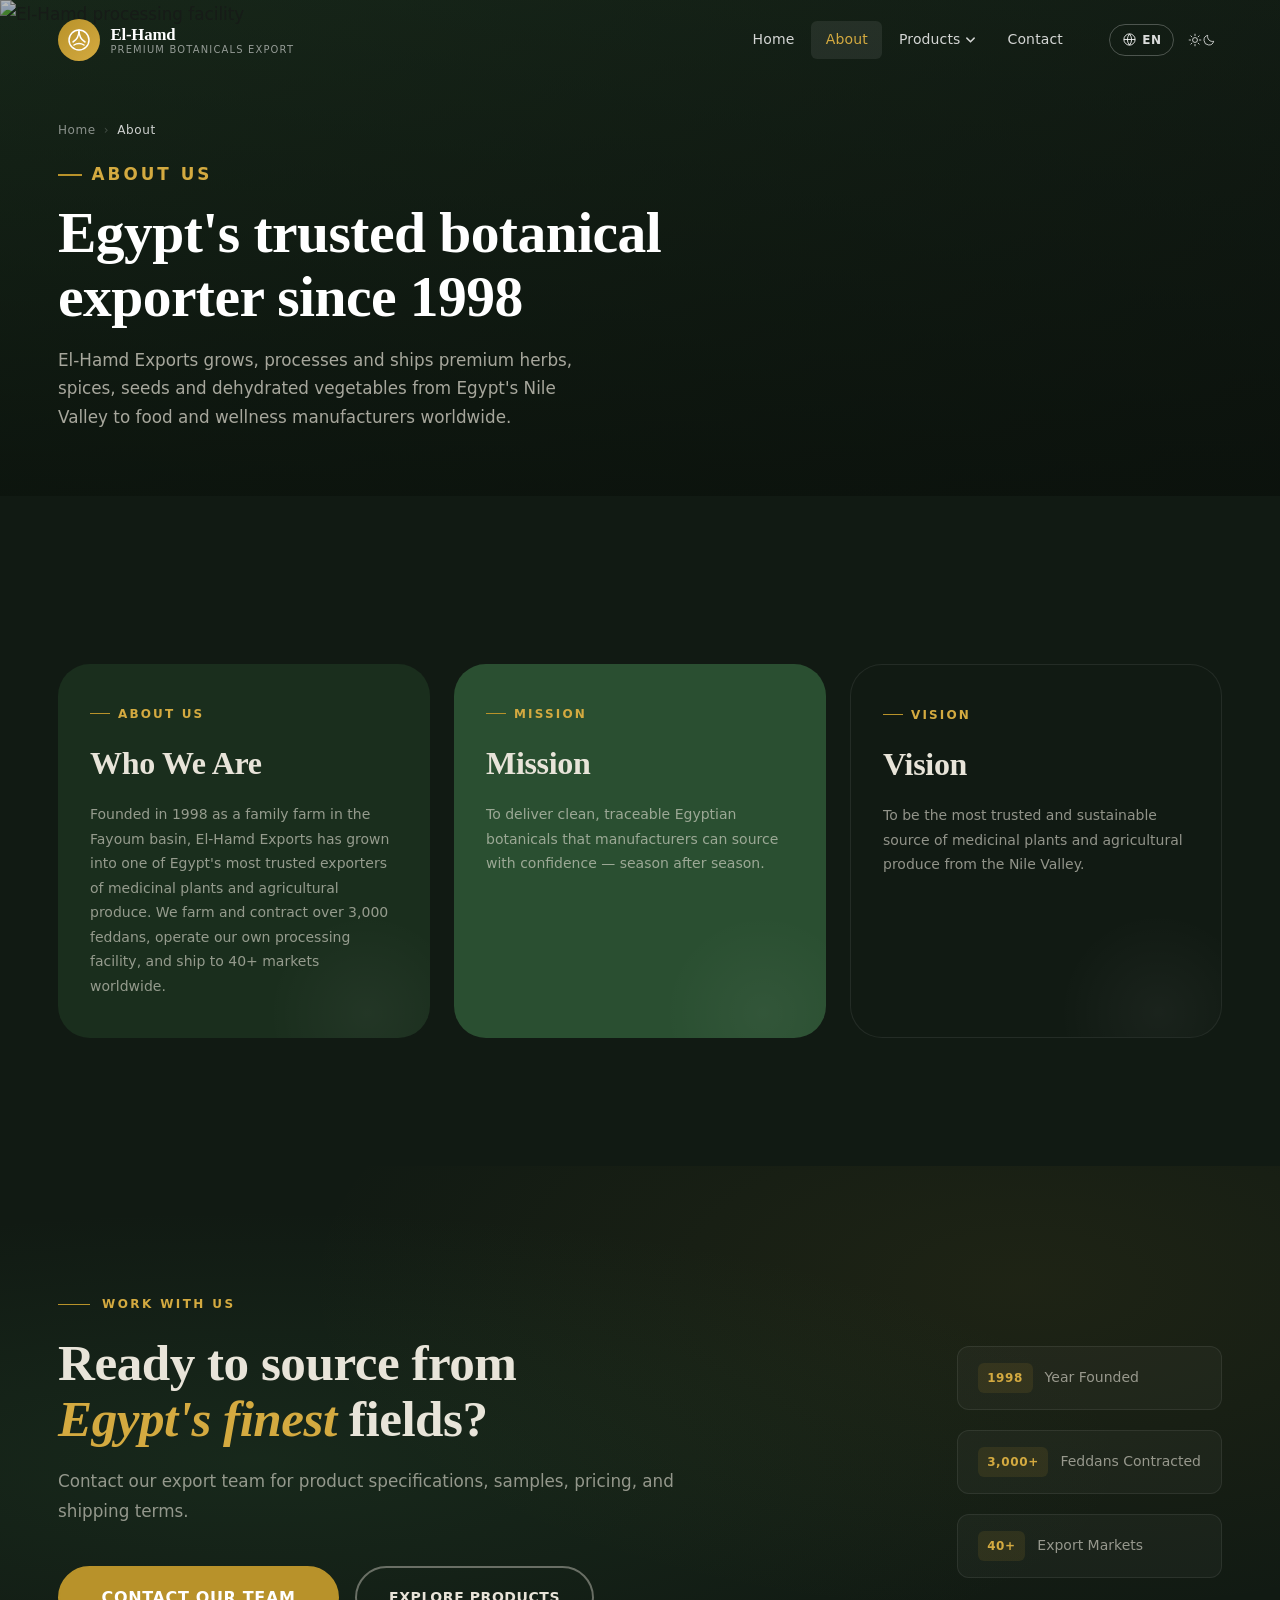
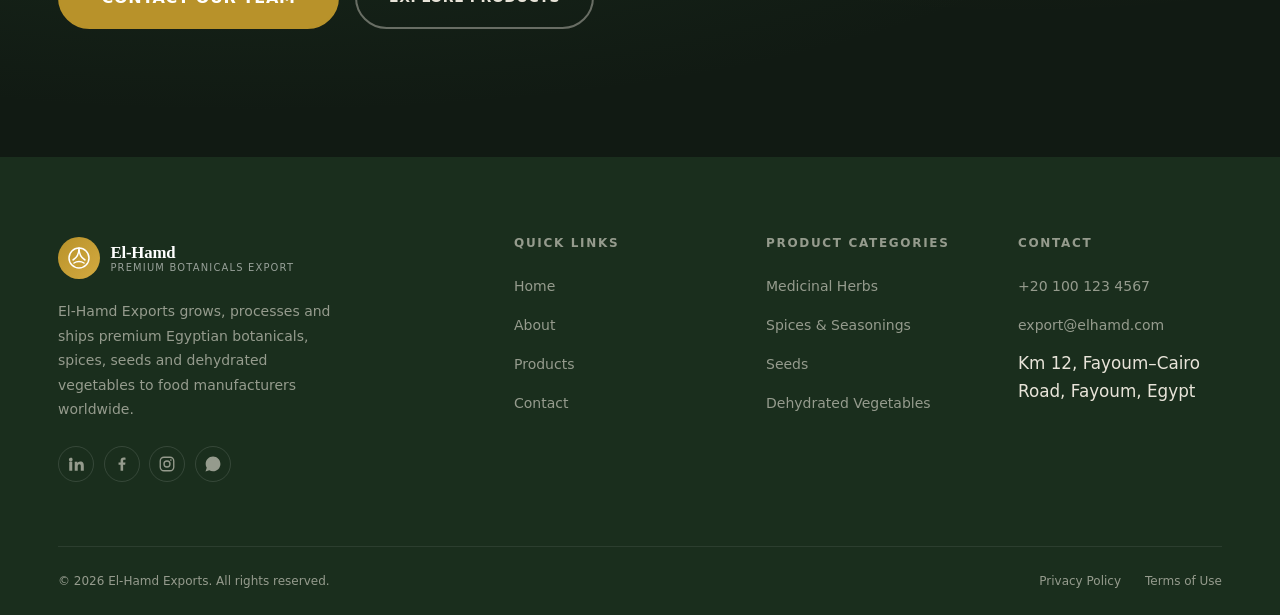
==== commit 99fa6c0d: "updating the design" ====
--- a/pages/about.html
+++ b/pages/about.html
@@ -3,29 +3,13 @@
   <head>
     <meta charset="utf-8" />
     <meta name="viewport" content="width=device-width, initial-scale=1" />
-    <title>About the Company — [COMPANY NAME]</title>
+    <title>About Us — El-Hamd Exports</title>
     <meta
       name="description"
-      content="Company story, manufacturing capabilities, quality control process, certifications and global presence of [COMPANY NAME]."
+      content="El-Hamd Exports — Egypt's trusted grower and exporter of medicinal herbs, spices, seeds and dehydrated vegetables since 1998."
     />
-    <meta property="og:title" content="About the Company — [COMPANY NAME]" />
-    <meta
-      property="og:description"
-      content="Manufacturing capabilities, quality control and global reach."
-    />
-    <meta property="og:type" content="website" />
-    <meta name="twitter:card" content="summary_large_image" />
     <link rel="canonical" href="about.html" />
-    <link rel="preconnect" href="https://fonts.googleapis.com" />
-    <link rel="preconnect" href="https://fonts.gstatic.com" crossorigin />
-    <link
-      href="https://fonts.googleapis.com/css2?family=Archivo:wght@500;600;700&family=Manrope:wght@400;500;600;700&display=swap"
-      rel="stylesheet"
-    />
-    <link
-      rel="stylesheet"
-      href="https://cdn.jsdelivr.net/npm/bootstrap@5.3.3/dist/css/bootstrap.min.css"
-    />
+    <link rel="stylesheet" href="../vendor/bootstrap/css/bootstrap.min.css" />
     <link rel="stylesheet" href="../css/style.css" />
     <script>
       try {
@@ -53,267 +37,153 @@
     <div class="drawer" id="site-drawer" aria-hidden="true"></div>
 
     <main id="main">
+      <!-- PAGE HERO -->
       <section class="page-hero">
         <div class="page-hero__media">
           <img
-            src="assets/images/factory-hero.jpg"
-            alt=""
+            src="../assets/images/factory-hero.jpg"
+            alt="El-Hamd processing facility"
             width="1920"
-            height="1088"
+            height="1080"
+            onerror="
+              this.onerror = null;
+              this.parentElement.style.background =
+                'linear-gradient(135deg,#1a2e1d,#111a13)';
+            "
           />
         </div>
+        <div class="page-hero__overlay"></div>
         <div class="container page-hero__inner">
           <nav class="breadcrumb" aria-label="Breadcrumb">
-            <a href="index.html" data-i18n="breadcrumb.home"></a
-            ><span class="sep">›</span><span data-i18n="nav.about"></span>
+            <a href="index.html" data-i18n="breadcrumb.home">Home</a>
+            <span class="sep">›</span>
+            <span data-i18n="nav.about">About</span>
           </nav>
-          <p class="eyebrow" data-i18n="about.eyebrow"></p>
-          <h1 data-i18n="about.title"></h1>
-          <p data-i18n="about.lead"></p>
+          <p
+            class="eyebrow"
+            style="color: var(--gold-light)"
+            data-i18n="about.eyebrow"
+          >
+            About Us
+          </p>
+          <h1 data-i18n="about.title">
+            Egypt's trusted botanical exporter since 1998
+          </h1>
+          <p data-i18n="about.lead">
+            El-Hamd Exports grows, processes and ships premium herbs, spices,
+            seeds and dehydrated vegetables from Egypt's Nile Valley to food and
+            wellness manufacturers worldwide.
+          </p>
         </div>
       </section>
 
-      <section class="section">
-        <div class="container editorial">
-          <div class="editorial__media" data-reveal>
-            <img
-              src="assets/images/factory-production.jpg"
-              alt="Production line"
-              loading="lazy"
-              width="1600"
-              height="1104"
-            />
-          </div>
-          <div data-reveal>
-            <h2 data-i18n="about.storyTitle"></h2>
-            <p data-i18n="about.storyP1"></p>
-            <p data-i18n="about.storyP2"></p>
-          </div>
-        </div>
-      </section>
-
-      <section class="section section--alt">
-        <div class="container grid grid--3">
-          <div data-reveal>
-            <p class="eyebrow" data-i18n="about.missionTitle"></p>
-            <p class="lead" data-i18n="about.mission"></p>
-          </div>
-          <div data-reveal>
-            <p class="eyebrow" data-i18n="about.visionTitle"></p>
-            <p class="lead" data-i18n="about.vision"></p>
-          </div>
-          <div data-reveal>
-            <p class="eyebrow" data-i18n="about.valuesTitle"></p>
-            <p class="lead" data-i18n="about.values"></p>
-          </div>
-        </div>
-      </section>
-
-      <section class="section">
-        <div class="container">
-          <div class="section-head" data-reveal>
-            <p class="eyebrow" data-i18n="about.capTitle"></p>
-            <h2 data-i18n="about.capTitle"></h2>
-            <p data-i18n="about.capText"></p>
-          </div>
-        </div>
-        <div
-          class="container editorial"
-          style="margin-bottom: var(--section-y)"
-        >
-          <div class="editorial__media" data-reveal>
-            <img
-              src="assets/images/factory-production.jpg"
-              alt="Production lines"
-              loading="lazy"
-              width="1600"
-              height="1104"
-            />
-          </div>
-          <div data-reveal>
-            <h3
-              style="font-size: var(--fs-h3)"
-              data-i18n="about.cap1Title"
-            ></h3>
-            <p
-              class="muted"
-              style="margin-top: 1rem"
-              data-i18n="about.cap1Text"
-            ></p>
-          </div>
-        </div>
-        <div
-          class="container editorial editorial--reverse"
-          style="margin-bottom: var(--section-y)"
-        >
-          <div class="editorial__media" data-reveal>
-            <img
-              src="assets/images/quality-control.jpg"
-              alt="Quality inspection"
-              loading="lazy"
-              width="1600"
-              height="1104"
-            />
-          </div>
-          <div data-reveal>
-            <h3
-              style="font-size: var(--fs-h3)"
-              data-i18n="about.cap2Title"
-            ></h3>
-            <p
-              class="muted"
-              style="margin-top: 1rem"
-              data-i18n="about.cap2Text"
-            ></p>
-          </div>
-        </div>
-        <div class="container editorial">
-          <div class="editorial__media" data-reveal>
-            <img
-              src="assets/images/logistics.jpg"
-              alt="Warehouse and loading dock"
-              loading="lazy"
-              width="1600"
-              height="1104"
-            />
-          </div>
-          <div data-reveal>
-            <h3
-              style="font-size: var(--fs-h3)"
-              data-i18n="about.cap3Title"
-            ></h3>
-            <p
-              class="muted"
-              style="margin-top: 1rem"
-              data-i18n="about.cap3Text"
-            ></p>
-          </div>
-        </div>
-      </section>
-
+      <!-- ABOUT / MISSION / VISION — Three Pillars -->
       <section class="section section--dark">
         <div class="container">
-          <div class="section-head" data-reveal>
-            <p class="eyebrow" data-i18n="quality.eyebrow"></p>
-            <h2 data-i18n="quality.title"></h2>
-            <p data-i18n="quality.text"></p>
-          </div>
-          <div class="process" data-reveal="fade">
-            <div class="process__step">
-              <h3 data-i18n="quality.s1"></h3>
-              <p data-i18n="quality.s1Text"></p>
+          <div class="about-hero-trio">
+            <div
+              class="about-pillar about-pillar--about"
+              data-reveal
+              data-reveal-index="0"
+            >
+              <div class="about-pillar__label" data-i18n="about.eyebrow">
+                About Us
+              </div>
+              <h2>Who We Are</h2>
+              <p>
+                Founded in 1998 as a family farm in the Fayoum basin, El-Hamd
+                Exports has grown into one of Egypt's most trusted exporters of
+                medicinal plants and agricultural produce. We farm and contract
+                over 3,000 feddans, operate our own processing facility, and
+                ship to 40+ markets worldwide.
+              </p>
+              <div class="about-pillar__deco"></div>
             </div>
-            <div class="process__step">
-              <h3 data-i18n="quality.s2"></h3>
-              <p data-i18n="quality.s2Text"></p>
+
+            <div
+              class="about-pillar about-pillar--mission"
+              data-reveal
+              data-reveal-index="1"
+            >
+              <div class="about-pillar__label" data-i18n="about.missionTitle">
+                Mission
+              </div>
+              <h2 data-i18n="about.missionTitle">Our Mission</h2>
+              <p data-i18n="about.mission">
+                To deliver clean, traceable Egyptian botanicals that
+                manufacturers can source with confidence — season after season.
+              </p>
+              <div class="about-pillar__deco"></div>
             </div>
-            <div class="process__step">
-              <h3 data-i18n="quality.s3"></h3>
-              <p data-i18n="quality.s3Text"></p>
-            </div>
-            <div class="process__step">
-              <h3 data-i18n="quality.s4"></h3>
-              <p data-i18n="quality.s4Text"></p>
-            </div>
-            <div class="process__step">
-              <h3 data-i18n="quality.s5"></h3>
-              <p data-i18n="quality.s5Text"></p>
-            </div>
-            <div class="process__step">
-              <h3 data-i18n="quality.s6"></h3>
-              <p data-i18n="quality.s6Text"></p>
+
+            <div
+              class="about-pillar about-pillar--vision"
+              data-reveal
+              data-reveal-index="2"
+            >
+              <div class="about-pillar__label" data-i18n="about.visionTitle">
+                Vision
+              </div>
+              <h2 data-i18n="about.visionTitle">Our Vision</h2>
+              <p data-i18n="about.vision">
+                To be the most trusted and sustainable source of medicinal
+                plants and agricultural produce from the Nile Valley.
+              </p>
+              <div class="about-pillar__deco"></div>
             </div>
           </div>
         </div>
       </section>
 
-      <section class="section">
+      <!-- CTA -->
+      <section class="cta-section">
         <div class="container">
-          <div class="section-head" data-reveal>
-            <p class="eyebrow" data-i18n="certs.eyebrow"></p>
-            <h2 data-i18n="certs.title"></h2>
-            <p data-i18n="certs.text"></p>
-          </div>
-          <div class="grid grid--4">
-            <div class="cert" data-reveal>
-              <span class="cert__mark">01</span>
-              <div>
-                <h3>[CERTIFICATION NAME]</h3>
-                <p>[CERTIFICATION DESCRIPTION]</p>
+          <div class="cta-inner" data-reveal>
+            <div class="cta-content">
+              <p class="cta-overline">Work With Us</p>
+              <h2 class="cta-title">
+                Ready to source from <em>Egypt's finest</em> fields?
+              </h2>
+              <p class="cta-text" data-i18n="finalCta.text">
+                Contact our export team for specifications, samples, pricing,
+                and shipping terms.
+              </p>
+              <div class="cta-actions">
+                <a
+                  class="btn btn--gold btn--lg"
+                  href="contact.html"
+                  data-i18n="cta.contact"
+                  >Contact Our Team</a
+                >
+                <a
+                  class="btn btn--outline-light"
+                  href="products.html"
+                  data-i18n="cta.explore"
+                  >Explore Products</a
+                >
               </div>
             </div>
-            <div class="cert" data-reveal>
-              <span class="cert__mark">02</span>
-              <div>
-                <h3>[CERTIFICATION NAME]</h3>
-                <p>[CERTIFICATION DESCRIPTION]</p>
+            <div class="cta-aside">
+              <div class="cta-cert">
+                <span class="cta-cert__mark">1998</span
+                ><span class="cta-cert__label">Year Founded</span>
+              </div>
+              <div class="cta-cert">
+                <span class="cta-cert__mark">3,000+</span
+                ><span class="cta-cert__label">Feddans Contracted</span>
+              </div>
+              <div class="cta-cert">
+                <span class="cta-cert__mark">40+</span
+                ><span class="cta-cert__label">Export Markets</span>
               </div>
             </div>
-            <div class="cert" data-reveal>
-              <span class="cert__mark">03</span>
-              <div>
-                <h3>[CERTIFICATION NAME]</h3>
-                <p>[CERTIFICATION DESCRIPTION]</p>
-              </div>
-            </div>
-            <div class="cert" data-reveal>
-              <span class="cert__mark">04</span>
-              <div>
-                <h3>[CERTIFICATION NAME]</h3>
-                <p>[CERTIFICATION DESCRIPTION]</p>
-              </div>
-            </div>
-          </div>
-        </div>
-      </section>
-
-      <section class="section section--alt">
-        <div class="container">
-          <div class="section-head" data-reveal>
-            <h2 data-i18n="about.whyTitle"></h2>
-          </div>
-          <div class="values">
-            <div class="value">
-              <span class="value__num">01</span>
-              <h3 data-i18n="about.why1"></h3>
-            </div>
-            <div class="value">
-              <span class="value__num">02</span>
-              <h3 data-i18n="about.why2"></h3>
-            </div>
-            <div class="value">
-              <span class="value__num">03</span>
-              <h3 data-i18n="about.why3"></h3>
-            </div>
-            <div class="value">
-              <span class="value__num">04</span>
-              <h3 data-i18n="about.why4"></h3>
-            </div>
-          </div>
-        </div>
-      </section>
-
-      <section class="section section--dark">
-        <div class="container cta" data-reveal>
-          <h2 data-i18n="finalCta.title"></h2>
-          <p data-i18n="finalCta.text"></p>
-          <div class="cta__actions">
-            <a class="btn" href="contact.html" data-i18n="cta.contact"></a>
-            <a
-              class="btn btn--onDark"
-              href="products.html"
-              data-i18n="cta.explore"
-            ></a>
           </div>
         </div>
       </section>
     </main>
 
     <footer class="footer" id="site-footer"></footer>
-    <script
-      src="https://cdn.jsdelivr.net/npm/bootstrap@5.3.3/dist/js/bootstrap.bundle.min.js"
-      defer
-    ></script>
+    <script src="../vendor/bootstrap/js/bootstrap.bundle.min.js" defer></script>
     <script type="module" src="../js/main.js"></script>
   </body>
 </html>
--- a/css/style.css
+++ b/css/style.css
@@ -1,113 +1,172 @@
 /* =========================================================================
-   DESIGN SYSTEM
-   Single source of truth for colour, type, spacing, motion.
-   Change the brand by editing the tokens in :root.
-   ========================================================================= */
-
+   EL-HAMD EXPORTS â€” DESIGN SYSTEM
+   Premium Medicinal Plants & Agricultural Export Company
+   ========================================================================= */
+
+/* LOCAL FONTS */
+@font-face {
+  font-family: "Lora";
+  src: url("../assets/fonts/Lora-Variable.ttf") format("truetype");
+  font-weight: 100 900;
+  font-style: normal;
+  font-display: swap;
+}
+@font-face {
+  font-family: "Lora";
+  src: url("../assets/fonts/Lora-Italic-Variable.ttf") format("truetype");
+  font-weight: 100 900;
+  font-style: italic;
+  font-display: swap;
+}
+@font-face {
+  font-family: "Poppins";
+  src: url("../assets/fonts/Poppins-Light.ttf") format("truetype");
+  font-weight: 300;
+  font-style: normal;
+  font-display: swap;
+}
+@font-face {
+  font-family: "Poppins";
+  src: url("../assets/fonts/Poppins-Regular.ttf") format("truetype");
+  font-weight: 400;
+  font-style: normal;
+  font-display: swap;
+}
+@font-face {
+  font-family: "Poppins";
+  src: url("../assets/fonts/Poppins-Medium.ttf") format("truetype");
+  font-weight: 500;
+  font-style: normal;
+  font-display: swap;
+}
+@font-face {
+  font-family: "Poppins";
+  src: url("../assets/fonts/Poppins-Bold.ttf") format("truetype");
+  font-weight: 700;
+  font-style: normal;
+  font-display: swap;
+}
+
+/* =========================================================================
+   TOKENS
+   ========================================================================= */
 :root {
-  /* Brand */
-  --primary: #2f7a4f;
-  --primary-dark: #235c3b;
-  --primary-soft: rgba(47, 122, 79, 0.12);
-  --secondary: #16211a;
-  --accent: #c98a2b;
+  /* Brand Palette â€” deep forest greens, warm gold */
+  --forest: #1a2e1d; /* deepest green â€” dark sections, hero overlay */
+  --pine: #2a4f31; /* dark mid-green */
+  --sage: #3d7a4a; /* primary action green */
+  --sage-light: #4e9c60; /* hover state */
+  --sage-soft: rgba(61, 122, 74, 0.1);
+  --gold: #b8922a; /* accent â€” Arabic warmth, wheat/harvest */
+  --gold-light: #d4aa40;
+  --gold-pale: #f5edd5; /* very warm background tint */
 
   /* Surfaces */
-  --background: #fbfaf8;
+  --bg: #f8f6f1; /* warm off-white, aged paper */
+  --bg-alt: #f0ede5;
   --surface: #ffffff;
-  --surface-2: #f3f1ed;
-  --dark-background: #101317;
-  --dark-surface: #171b21;
-  --on-dark: #f4f2ef;
-  --on-dark-muted: rgba(244, 242, 239, 0.66);
+  --dark-bg: #111a13; /* near-black forest */
+  --dark-surface: #182019;
+  --dark-mid: #1f2e21;
+  --on-dark: #e8e4d9;
+  --on-dark-muted: rgba(232, 228, 217, 0.6);
 
   /* Text */
-  --text: #14181d;
-  --muted-text: #5d6570;
-  --border: rgba(20, 24, 29, 0.12);
-  --border-strong: rgba(20, 24, 29, 0.24);
-
-  /* Shape & motion */
-  --radius: 4px;
-  --radius-lg: 8px;
-  --transition: 320ms cubic-bezier(0.2, 0.7, 0.25, 1);
-  --transition-fast: 180ms cubic-bezier(0.2, 0.7, 0.25, 1);
+  --ink: #1a1e1b;
+  --ink-2: #3a4040;
+  --muted: #6b7368;
+  --border: rgba(26, 30, 27, 0.1);
+  --border-md: rgba(26, 30, 27, 0.18);
+
+  /* Fonts */
+  --font-display: "Lora", "Georgia", "Times New Roman", serif;
+  --font-body: "Poppins", "Segoe UI", system-ui, sans-serif;
+
+  /* Type Scale */
+  --fs-hero: clamp(2.8rem, 6.5vw, 5.2rem);
+  --fs-h1: clamp(2.2rem, 4.5vw, 3.8rem);
+  --fs-h2: clamp(1.8rem, 3.2vw, 2.8rem);
+  --fs-h3: clamp(1.25rem, 1.8vw, 1.6rem);
+  --fs-h4: clamp(1.05rem, 1.2vw, 1.2rem);
+  --fs-body: clamp(0.95rem, 0.9rem + 0.25vw, 1.05rem);
+  --fs-sm: 0.875rem;
+  --fs-xs: 0.75rem;
+  --fs-label: 0.7rem;
+
+  /* Spacing */
+  --gutter: clamp(1.25rem, 5vw, 3rem);
+  --section-y: clamp(5rem, 10vw, 9rem);
+  --section-y-sm: clamp(3rem, 6vw, 5.5rem);
+  --container: 1260px;
+  --header-h: 80px;
+  --radius: 6px;
+  --radius-md: 12px;
+  --radius-lg: 20px;
+  --radius-xl: 32px;
+
+  /* Motion */
+  --ease: cubic-bezier(0.22, 0.8, 0.25, 1);
+  --ease-in: cubic-bezier(0.55, 0.05, 0.67, 0.19);
+  --t-fast: 160ms;
+  --t-base: 280ms;
+  --t-slow: 480ms;
+
+  /* Shadows */
+  --shadow-sm:
+    0 1px 3px rgba(0, 0, 0, 0.06), 0 4px 14px -6px rgba(0, 0, 0, 0.14);
   --shadow:
-    0 1px 2px rgba(16, 19, 23, 0.04), 0 12px 32px -18px rgba(16, 19, 23, 0.35);
-  --shadow-lg: 0 24px 60px -30px rgba(16, 19, 23, 0.45);
-
-  /* Layout */
-  --container: 1240px;
-  --gutter: clamp(1.25rem, 4vw, 3rem);
-  --section-y: clamp(4.5rem, 9vw, 8.5rem);
-  --header-h: 76px;
-
-  /* Type */
-  --font-display: "Archivo", "Segoe UI", system-ui, sans-serif;
-  --font-body: "Manrope", "Segoe UI", system-ui, sans-serif;
-  --fs-hero: clamp(2.5rem, 6.2vw, 4.75rem);
-  --fs-h1: clamp(2.1rem, 4.8vw, 3.5rem);
-  --fs-h2: clamp(1.75rem, 3.4vw, 2.75rem);
-  --fs-h3: clamp(1.2rem, 2vw, 1.5rem);
-  --fs-body: clamp(1rem, 0.97rem + 0.15vw, 1.075rem);
-  --fs-small: 0.875rem;
-  --fs-label: 0.72rem;
-}
-
+    0 2px 6px rgba(0, 0, 0, 0.05), 0 14px 40px -16px rgba(0, 0, 0, 0.22);
+  --shadow-lg:
+    0 4px 12px rgba(0, 0, 0, 0.06), 0 28px 60px -24px rgba(0, 0, 0, 0.28);
+  --shadow-gold: 0 4px 20px -6px rgba(184, 146, 42, 0.32);
+}
+
+/* Dark Mode */
 html[data-theme="dark"] {
-  --background: #0e1115;
-  --surface: #161a20;
-  --surface-2: #1c2128;
-  --text: #f1efec;
-  --muted-text: #a2abb6;
-  --border: rgba(241, 239, 236, 0.13);
-  --border-strong: rgba(241, 239, 236, 0.26);
-  --secondary: #f1efec;
-  --primary: #57b37c;
-
-  --primary-dark: #2f7a4f;
-  --primary-soft: rgba(87, 179, 124, 0.16);
-
-  --dark-background: #080a0d;
-  --dark-surface: #12161b;
-  --shadow: 0 1px 2px rgba(0, 0, 0, 0.5), 0 16px 40px -24px rgba(0, 0, 0, 0.8);
-  --shadow-lg: 0 30px 70px -36px rgba(0, 0, 0, 0.9);
-}
-
-/* ============================ RESET ============================ */
+  --bg: #0f1510;
+  --bg-alt: #141c15;
+  --surface: #1a2218;
+  --ink: #e2ddd0;
+  --ink-2: #b8b4a5;
+  --muted: #8a9186;
+  --border: rgba(230, 226, 215, 0.1);
+  --border-md: rgba(230, 226, 215, 0.2);
+  --gold-pale: #1e1a10;
+}
+
+/* =========================================================================
+   RESET & BASE
+   ========================================================================= */
 *,
 *::before,
 *::after {
   box-sizing: border-box;
 }
-
 * {
   margin: 0;
 }
 
 html {
   scroll-behavior: smooth;
-  scroll-padding-top: calc(var(--header-h) + 16px);
+  scroll-padding-top: calc(var(--header-h) + 1rem);
   -webkit-text-size-adjust: 100%;
 }
 
 body {
   font-family: var(--font-body);
   font-size: var(--fs-body);
-  line-height: 1.65;
-  color: var(--text);
-  background: var(--background);
+  font-weight: 400;
+  line-height: 1.7;
+  color: var(--ink);
+  background: var(--bg);
   overflow-x: hidden;
   -webkit-font-smoothing: antialiased;
-  transition:
-    background-color var(--transition),
-    color var(--transition);
+  -moz-osx-font-smoothing: grayscale;
 }
 
 body.is-locked {
   overflow: hidden;
 }
-
 img,
 svg,
 iframe {
@@ -117,7 +176,6 @@
 img {
   height: auto;
 }
-
 a {
   color: inherit;
   text-decoration: none;
@@ -146,482 +204,489 @@
 h4 {
   font-family: var(--font-display);
   font-weight: 600;
-  line-height: 1.08;
-  letter-spacing: -0.02em;
-  text-wrap: balance;
-}
-
-:focus-visible {
-  outline: 2px solid var(--primary);
-  outline-offset: 3px;
-  border-radius: 2px;
-}
-
-::selection {
-  background: var(--primary);
+  line-height: 1.12;
+  letter-spacing: -0.01em;
+  color: var(--ink);
+}
+
+/* =========================================================================
+   SKIP LINK
+   ========================================================================= */
+.skip-link {
+  position: fixed;
+  top: -100%;
+  left: 1rem;
+  z-index: 9999;
+  background: var(--sage);
   color: #fff;
-}
-
-.skip-link {
-  position: absolute;
-  inset-inline-start: 1rem;
-  top: -100px;
-  z-index: 200;
-  padding: 0.75rem 1.25rem;
-  background: var(--primary);
-  color: #fff;
+  padding: 0.5rem 1rem;
   border-radius: var(--radius);
-  transition: top var(--transition-fast);
+  font-size: var(--fs-sm);
 }
 .skip-link:focus {
   top: 1rem;
 }
 
-/* ============================ LAYOUT ============================ */
+/* =========================================================================
+   LAYOUT UTILITIES
+   ========================================================================= */
 .container {
   width: 100%;
   max-width: var(--container);
   margin-inline: auto;
   padding-inline: var(--gutter);
 }
-.container--narrow {
-  max-width: 820px;
-}
 
 .section {
   padding-block: var(--section-y);
 }
-.section--tight {
-  padding-block: clamp(3rem, 6vw, 5rem);
-}
-
+.section--sm {
+  padding-block: var(--section-y-sm);
+}
 .section--dark {
-  background: var(--dark-background);
+  background: var(--dark-bg);
   color: var(--on-dark);
 }
-.section--dark .section-head p,
-.section--dark .muted {
-  color: var(--on-dark-muted);
-}
-
+.section--dark h1,
+.section--dark h2,
+.section--dark h3,
+.section--dark h4 {
+  color: var(--on-dark);
+}
 .section--alt {
-  background: var(--surface-2);
+  background: var(--bg-alt);
+}
+.section--pale {
+  background: var(--gold-pale);
+}
+
+/* =========================================================================
+   EYEBROW & SECTION HEAD
+   ========================================================================= */
+.eyebrow {
+  font-family: var(--font-body);
+  font-size: var(--fs-xs);
+  font-weight: 600;
+  letter-spacing: 0.18em;
+  text-transform: uppercase;
+  color: var(--sage);
+  margin-bottom: 0.75rem;
+  display: flex;
+  align-items: center;
+  gap: 0.6rem;
+}
+.eyebrow::before {
+  content: "";
+  display: inline-block;
+  width: 24px;
+  height: 2px;
+  background: var(--gold);
+  flex-shrink: 0;
+}
+
+.section--dark .eyebrow {
+  color: var(--gold-light);
+}
+.section--dark .eyebrow::before {
+  background: var(--gold-light);
 }
 
 .section-head {
-  max-width: 62ch;
-  margin-bottom: clamp(2.25rem, 4vw, 3.5rem);
+  max-width: 700px;
+  margin-bottom: clamp(3rem, 5vw, 4.5rem);
 }
 .section-head.is-center {
+  max-width: 640px;
   margin-inline: auto;
   text-align: center;
 }
+.section-head.is-center .eyebrow {
+  justify-content: center;
+}
+.section-head.is-center .eyebrow::before {
+  display: none;
+}
 .section-head h2 {
   font-size: var(--fs-h2);
+  margin-bottom: 1rem;
 }
 .section-head p {
-  margin-top: 1rem;
-  color: var(--muted-text);
-}
-
-.eyebrow {
+  color: var(--muted);
+  font-size: 1.05rem;
+  line-height: 1.75;
+}
+.section--dark .section-head p {
+  color: var(--on-dark-muted);
+}
+
+/* =========================================================================
+   BUTTONS
+   ========================================================================= */
+.btn {
   display: inline-flex;
   align-items: center;
-  gap: 0.6rem;
+  gap: 0.5rem;
+  padding: 0.8rem 2rem;
+  border-radius: 60px;
   font-family: var(--font-body);
-  font-size: var(--fs-label);
-  font-weight: 700;
-  letter-spacing: 0.18em;
+  font-size: var(--fs-sm);
+  font-weight: 600;
+  letter-spacing: 0.04em;
   text-transform: uppercase;
-  color: var(--primary);
-  margin-bottom: 1rem;
-}
-.eyebrow::before {
-  content: "";
-  width: 28px;
-  height: 1px;
-  background: currentColor;
-}
-
-.muted {
-  color: var(--muted-text);
-}
-.lead {
-  font-size: clamp(1.05rem, 1.6vw, 1.3rem);
-  color: var(--muted-text);
-}
-
-.grid {
-  display: grid;
-  gap: clamp(1.25rem, 2.5vw, 2rem);
-}
-.grid--2 {
-  grid-template-columns: repeat(2, minmax(0, 1fr));
-}
-.grid--3 {
-  grid-template-columns: repeat(3, minmax(0, 1fr));
-}
-.grid--4 {
-  grid-template-columns: repeat(4, minmax(0, 1fr));
-}
-
-/* ============================ BUTTONS ============================ */
-.btn {
-  --btn-bg: var(--primary);
-  --btn-fg: #fff;
-  display: inline-flex;
-  align-items: center;
-  justify-content: center;
-  gap: 0.6rem;
-  min-height: 48px;
-  padding: 0.85rem 1.6rem;
-  border-radius: var(--radius);
-  background: var(--btn-bg);
-  color: var(--btn-fg);
-  font-weight: 700;
-  font-size: 0.94rem;
-  letter-spacing: 0.01em;
-  border: 1px solid transparent;
-  transition:
-    background-color var(--transition-fast),
-    color var(--transition-fast),
-    border-color var(--transition-fast),
-    transform var(--transition-fast);
+  background: var(--sage);
+  color: #fff;
+  border: 2px solid var(--sage);
+  transition: all var(--t-base) var(--ease);
+  cursor: pointer;
+  white-space: nowrap;
+  text-decoration: none;
 }
 .btn:hover {
-  background: var(--primary-dark);
+  background: var(--sage-light);
+  border-color: var(--sage-light);
   transform: translateY(-1px);
+  box-shadow: 0 8px 24px -8px rgba(61, 122, 74, 0.4);
 }
 .btn:active {
   transform: translateY(0);
 }
 
-.btn--ghost {
-  --btn-bg: transparent;
-  --btn-fg: var(--text);
-  border-color: var(--border-strong);
-}
-.btn--ghost:hover {
-  background: var(--primary-soft);
-  border-color: var(--primary);
-  color: var(--primary);
-}
-
-.btn--onDark {
-  --btn-bg: transparent;
-  --btn-fg: var(--on-dark);
-  border-color: rgba(255, 255, 255, 0.32);
-}
-.btn--onDark:hover {
-  background: rgba(255, 255, 255, 0.1);
-  border-color: rgba(255, 255, 255, 0.6);
+.btn--gold {
+  background: var(--gold);
+  border-color: var(--gold);
+  color: #fff;
+}
+.btn--gold:hover {
+  background: var(--gold-light);
+  border-color: var(--gold-light);
+  box-shadow: var(--shadow-gold);
+}
+
+.btn--outline {
+  background: transparent;
+  color: var(--sage);
+  border-color: var(--sage);
+}
+.btn--outline:hover {
+  background: var(--sage);
+  color: #fff;
+}
+
+.btn--outline-light {
+  background: transparent;
   color: var(--on-dark);
+  border-color: rgba(232, 228, 217, 0.4);
+}
+.btn--outline-light:hover {
+  background: rgba(232, 228, 217, 0.1);
+  border-color: var(--on-dark);
 }
 
 .btn--sm {
-  min-height: 40px;
-  padding: 0.5rem 1rem;
-  font-size: 0.85rem;
-}
-
-.link-arrow {
-  display: inline-flex;
-  align-items: center;
-  gap: 0.5rem;
-  font-weight: 700;
-  font-size: 0.9rem;
-  color: var(--primary);
-  padding-block: 0.35rem;
-}
-.link-arrow .arrow {
-  transition: transform var(--transition-fast);
-}
-.link-arrow:hover .arrow {
+  padding: 0.55rem 1.4rem;
+  font-size: var(--fs-xs);
+}
+.btn--lg {
+  padding: 1rem 2.6rem;
+  font-size: 1rem;
+}
+
+/* Arrow icon inside buttons */
+.btn-arrow {
+  display: inline-block;
+  transition: transform var(--t-fast) var(--ease);
+}
+.btn:hover .btn-arrow {
   transform: translateX(4px);
 }
-[dir="rtl"] .link-arrow .arrow {
-  transform: scaleX(-1);
-}
-[dir="rtl"] .link-arrow:hover .arrow {
-  transform: scaleX(-1) translateX(4px);
-}
-
-/* ============================ HEADER / NAV ============================ */
+
+/* =========================================================================
+   HEADER / NAVBAR
+   ========================================================================= */
 .header {
-  position: sticky;
+  position: fixed;
   top: 0;
-  z-index: 100;
-  background: color-mix(in srgb, var(--background) 88%, transparent);
-  backdrop-filter: blur(14px);
-  border-bottom: 1px solid transparent;
+  left: 0;
+  right: 0;
+  z-index: 900;
+  height: var(--header-h);
+  background: transparent;
   transition:
-    border-color var(--transition),
-    background-color var(--transition);
+    background var(--t-base) var(--ease),
+    box-shadow var(--t-base) var(--ease);
 }
 .header.is-scrolled {
-  border-bottom-color: var(--border);
+  background: rgba(26, 46, 29, 0.96);
+  backdrop-filter: blur(16px);
+  -webkit-backdrop-filter: blur(16px);
+  box-shadow:
+    0 1px 0 rgba(255, 255, 255, 0.06),
+    0 4px 24px -6px rgba(0, 0, 0, 0.35);
+}
+html[data-theme="dark"] .header.is-scrolled {
+  background: rgba(15, 21, 16, 0.96);
 }
 
 .header__inner {
-  display: flex;
-  align-items: center;
-  justify-content: space-between;
-  gap: 1.5rem;
-  min-height: var(--header-h);
-}
-
+  height: 100%;
+  display: flex;
+  align-items: center;
+  gap: 2rem;
+}
+
+/* Brand */
 .brand {
-  display: inline-flex;
-  align-items: center;
-  gap: 0.7rem;
-  min-width: 0;
-}
-.brand__mark {
-  display: grid;
-  place-items: center;
-  width: 38px;
-  height: 38px;
+  display: flex;
+  align-items: center;
+  gap: 0.65rem;
   flex-shrink: 0;
-  background: var(--secondary);
-  color: var(--background);
-  font-family: var(--font-display);
-  font-weight: 700;
-  font-size: 0.95rem;
-  border-radius: 2px;
-}
-html[data-theme="dark"] .brand__mark {
-  background: var(--primary);
-  color: #fff;
+  text-decoration: none;
+}
+.brand__emblem {
+  width: 42px;
+  height: 42px;
+  border-radius: 50%;
+  background: linear-gradient(135deg, var(--gold) 0%, var(--gold-light) 100%);
+  display: flex;
+  align-items: center;
+  justify-content: center;
+  flex-shrink: 0;
+}
+.brand__emblem svg {
+  width: 24px;
+  height: 24px;
+}
+.brand__text {
+  display: flex;
+  flex-direction: column;
+  line-height: 1.15;
 }
 .brand__name {
   font-family: var(--font-display);
-  font-weight: 700;
-  font-size: 1rem;
+  font-size: 1.05rem;
+  font-weight: 600;
+  color: #fff;
   letter-spacing: -0.01em;
-  white-space: nowrap;
-  overflow: hidden;
-  text-overflow: ellipsis;
-}
-
+}
+.brand__tagline {
+  font-size: 0.62rem;
+  font-weight: 500;
+  letter-spacing: 0.12em;
+  text-transform: uppercase;
+  color: rgba(255, 255, 255, 0.55);
+}
+
+/* Nav */
 .nav {
-  display: flex;
-  align-items: center;
-  gap: 0.25rem;
-}
-.nav__link {
-  position: relative;
-  display: inline-flex;
-  align-items: center;
-  gap: 0.35rem;
-  padding: 0.6rem 0.85rem;
-  font-size: 0.92rem;
-  font-weight: 600;
-  color: var(--muted-text);
-  border-radius: var(--radius);
-  transition: color var(--transition-fast);
-}
-.nav__link::after {
-  content: "";
-  position: absolute;
-  inset-inline: 0.85rem;
-  bottom: 0.3rem;
-  height: 2px;
-  background: var(--primary);
-  transform: scaleX(0);
-  transform-origin: var(--origin, left);
-  transition: transform var(--transition-fast);
-}
-[dir="rtl"] .nav__link::after {
-  --origin: right;
-}
-.nav__link:hover {
-  color: var(--text);
-}
-.nav__link:hover::after,
-.nav__link.is-active::after {
-  transform: scaleX(1);
-}
-.nav__link.is-active {
-  color: var(--text);
-}
-
+  margin-inline-start: auto;
+}
+.nav ul {
+  display: flex;
+  align-items: center;
+  gap: 0.1rem;
+}
 .nav__item {
   position: relative;
 }
+.nav__link {
+  display: flex;
+  align-items: center;
+  gap: 0.3rem;
+  padding: 0.45rem 0.9rem;
+  border-radius: var(--radius);
+  font-size: var(--fs-sm);
+  font-weight: 500;
+  color: rgba(255, 255, 255, 0.82);
+  transition:
+    color var(--t-fast) var(--ease),
+    background var(--t-fast) var(--ease);
+  letter-spacing: 0.01em;
+}
+.nav__link:hover,
+.nav__link.is-active {
+  color: #fff;
+  background: rgba(255, 255, 255, 0.08);
+}
+.nav__link.is-active {
+  color: var(--gold-light);
+}
 .nav__caret {
-  transition: transform var(--transition-fast);
-}
-.nav__item.is-open .nav__caret {
+  transition: transform var(--t-fast) var(--ease);
+}
+.nav__item:hover .nav__caret {
   transform: rotate(180deg);
 }
 
+/* Dropdown */
 .dropdown {
   position: absolute;
-  inset-inline-start: 0;
-  top: calc(100% + 6px);
-  min-width: 260px;
+  top: calc(100% + 0.6rem);
+  left: 50%;
+  transform: translateX(-50%) translateY(-8px);
+  width: 200px;
+  background: var(--dark-surface);
+  border: 1px solid rgba(255, 255, 255, 0.08);
+  border-radius: var(--radius-md);
   padding: 0.5rem;
-  background: var(--surface);
-  border: 1px solid var(--border);
-  border-radius: var(--radius-lg);
+  opacity: 0;
+  pointer-events: none;
+  transition:
+    opacity var(--t-fast) var(--ease),
+    transform var(--t-fast) var(--ease);
   box-shadow: var(--shadow-lg);
+}
+.nav__item:hover .dropdown,
+.nav__item[data-dropdown].is-open .dropdown {
+  opacity: 1;
+  pointer-events: auto;
+  transform: translateX(-50%) translateY(0);
+}
+.dropdown a {
+  display: block;
+  padding: 0.55rem 0.85rem;
+  border-radius: var(--radius);
+  font-size: var(--fs-sm);
+  color: var(--on-dark-muted);
+  transition:
+    background var(--t-fast) var(--ease),
+    color var(--t-fast) var(--ease);
+}
+.dropdown a:hover {
+  background: rgba(255, 255, 255, 0.06);
+  color: var(--on-dark);
+}
+
+/* Header Tools */
+.header__tools {
+  display: flex;
+  align-items: center;
+  gap: 0.5rem;
+}
+
+.icon-btn {
+  width: 40px;
+  height: 40px;
+  display: flex;
+  align-items: center;
+  justify-content: center;
+  border-radius: 50%;
+  color: rgba(255, 255, 255, 0.75);
+  transition:
+    background var(--t-fast) var(--ease),
+    color var(--t-fast) var(--ease);
+  flex-shrink: 0;
+}
+.icon-btn:hover {
+  background: rgba(255, 255, 255, 0.1);
+  color: #fff;
+}
+
+/* Language Picker */
+.lang {
+  position: relative;
+}
+.lang__toggle {
+  display: flex;
+  align-items: center;
+  gap: 0.35rem;
+  padding: 0.3rem 0.7rem;
+  border-radius: 60px;
+  border: 1px solid rgba(255, 255, 255, 0.25);
+  font-size: var(--fs-xs);
+  font-weight: 600;
+  letter-spacing: 0.06em;
+  color: rgba(255, 255, 255, 0.85);
+  transition: all var(--t-fast) var(--ease);
+}
+.lang__toggle:hover {
+  border-color: rgba(255, 255, 255, 0.55);
+  color: #fff;
+}
+.lang__menu {
+  position: absolute;
+  top: calc(100% + 0.5rem);
+  right: 0;
+  background: var(--dark-surface);
+  border: 1px solid rgba(255, 255, 255, 0.08);
+  border-radius: var(--radius-md);
+  padding: 0.4rem;
+  min-width: 150px;
   opacity: 0;
-  visibility: hidden;
+  pointer-events: none;
   transform: translateY(-6px);
   transition:
-    opacity var(--transition-fast),
-    transform var(--transition-fast),
-    visibility var(--transition-fast);
-}
-.nav__item.is-open .dropdown {
-  opacity: 1;
-  visibility: visible;
-  transform: translateY(0);
-}
-.dropdown a {
-  display: block;
-  padding: 0.65rem 0.85rem;
-  border-radius: var(--radius);
-  font-size: 0.9rem;
-  font-weight: 600;
-  color: var(--muted-text);
-  transition:
-    background-color var(--transition-fast),
-    color var(--transition-fast);
-}
-.dropdown a:hover {
-  background: var(--surface-2);
-  color: var(--primary);
-}
-
-.header__tools {
-  display: flex;
-  align-items: center;
-  gap: 0.35rem;
-}
-
-.icon-btn {
-  display: grid;
-  place-items: center;
-  width: 42px;
-  height: 42px;
-  border-radius: var(--radius);
-  color: var(--muted-text);
-  border: 1px solid transparent;
-  transition:
-    background-color var(--transition-fast),
-    color var(--transition-fast),
-    border-color var(--transition-fast);
-}
-.icon-btn:hover {
-  background: var(--surface-2);
-  color: var(--text);
-}
-
-.lang {
-  position: relative;
-}
-.lang__toggle {
-  display: inline-flex;
-  align-items: center;
-  gap: 0.4rem;
-  min-height: 42px;
-  padding: 0 0.75rem;
-  font-size: 0.82rem;
-  font-weight: 700;
-  letter-spacing: 0.06em;
-  color: var(--muted-text);
-  border: 1px solid var(--border);
-  border-radius: var(--radius);
-  transition:
-    border-color var(--transition-fast),
-    color var(--transition-fast);
-}
-.lang__toggle:hover {
-  color: var(--text);
-  border-color: var(--border-strong);
-}
-.lang__menu {
-  position: absolute;
-  inset-inline-end: 0;
-  top: calc(100% + 6px);
-  min-width: 168px;
-  padding: 0.4rem;
-  background: var(--surface);
-  border: 1px solid var(--border);
-  border-radius: var(--radius-lg);
+    opacity var(--t-fast) var(--ease),
+    transform var(--t-fast) var(--ease);
   box-shadow: var(--shadow-lg);
-  opacity: 0;
-  visibility: hidden;
-  transform: translateY(-6px);
-  transition:
-    opacity var(--transition-fast),
-    transform var(--transition-fast),
-    visibility var(--transition-fast);
-  z-index: 20;
 }
 .lang.is-open .lang__menu {
   opacity: 1;
-  visibility: visible;
+  pointer-events: auto;
   transform: translateY(0);
 }
 .lang__menu button {
   display: flex;
-  align-items: center;
   justify-content: space-between;
-  gap: 0.75rem;
+  align-items: center;
   width: 100%;
-  padding: 0.6rem 0.75rem;
+  padding: 0.5rem 0.75rem;
   border-radius: var(--radius);
-  font-size: 0.9rem;
-  font-weight: 600;
-  color: var(--muted-text);
-  text-align: start;
+  font-size: var(--fs-sm);
+  color: var(--on-dark-muted);
+  gap: 1rem;
   transition:
-    background-color var(--transition-fast),
-    color var(--transition-fast);
-}
-.lang__menu button:hover {
-  background: var(--surface-2);
-  color: var(--text);
-}
+    background var(--t-fast) var(--ease),
+    color var(--t-fast) var(--ease);
+}
+.lang__menu button:hover,
 .lang__menu button[aria-current="true"] {
-  color: var(--primary);
-}
-
+  background: rgba(255, 255, 255, 0.06);
+  color: var(--on-dark);
+}
+.lang__menu button span:last-child {
+  font-size: var(--fs-xs);
+  opacity: 0.6;
+}
+
+/* Burger */
 .burger {
   display: none;
 }
 
-/* Mobile drawer */
+/* =========================================================================
+   MOBILE DRAWER
+   ========================================================================= */
 .drawer {
   position: fixed;
   inset: 0;
-  z-index: 150;
-  display: grid;
-  grid-template-rows: auto 1fr auto;
-  background: var(--background);
-  transform: translateY(-100%);
-  visibility: hidden;
-  transition:
-    transform 420ms cubic-bezier(0.22, 0.9, 0.25, 1),
-    visibility 420ms;
+  z-index: 950;
+  background: var(--dark-bg);
+  transform: translateX(100%);
+  transition: transform var(--t-slow) var(--ease);
+  display: flex;
+  flex-direction: column;
   overflow-y: auto;
-}
-.drawer.is-open {
-  transform: translateY(0);
-  visibility: visible;
-}
+  overflow-x: hidden;
+}
+.drawer[aria-hidden="false"] {
+  transform: translateX(0);
+}
+
 .drawer__head {
   display: flex;
   align-items: center;
   justify-content: space-between;
-  min-height: var(--header-h);
-  padding-inline: var(--gutter);
-  border-bottom: 1px solid var(--border);
-}
+  padding: 1.25rem var(--gutter);
+  border-bottom: 1px solid rgba(255, 255, 255, 0.08);
+  flex-shrink: 0;
+}
+
 .drawer__body {
-  padding: 1.5rem var(--gutter) 2rem;
+  padding: 1.5rem var(--gutter);
+  flex: 1;
+}
+.drawer__item {
+  border-bottom: 1px solid rgba(255, 255, 255, 0.05);
 }
 .drawer__link {
   display: flex;
@@ -629,72 +694,74 @@
   justify-content: space-between;
   width: 100%;
   padding: 1rem 0;
-  font-family: var(--font-display);
-  font-size: 1.6rem;
+  font-size: 1.15rem;
+  font-weight: 500;
+  color: var(--on-dark);
+  transition: color var(--t-fast) var(--ease);
+}
+.drawer__link:hover,
+.drawer__link.is-active {
+  color: var(--gold-light);
+}
+.drawer__sub {
+  padding-bottom: 1rem;
+  display: none;
+  flex-direction: column;
+  gap: 0.25rem;
+}
+.drawer__sub.is-open {
+  display: flex;
+}
+.drawer__sub a {
+  padding: 0.4rem 0 0.4rem 1rem;
+  font-size: var(--fs-sm);
+  color: var(--on-dark-muted);
+  border-left: 2px solid rgba(255, 255, 255, 0.08);
+  transition:
+    color var(--t-fast) var(--ease),
+    border-color var(--t-fast) var(--ease);
+}
+.drawer__sub a:hover {
+  color: var(--gold-light);
+  border-color: var(--gold);
+}
+
+.drawer__foot {
+  padding: 1.25rem var(--gutter);
+  border-top: 1px solid rgba(255, 255, 255, 0.08);
+  display: flex;
+  align-items: center;
+  justify-content: space-between;
+  flex-shrink: 0;
+}
+.drawer__langs {
+  display: flex;
+  gap: 0.5rem;
+}
+.drawer__langs button {
+  padding: 0.35rem 0.75rem;
+  border-radius: 60px;
+  border: 1px solid rgba(255, 255, 255, 0.2);
+  font-size: var(--fs-xs);
   font-weight: 600;
-  letter-spacing: -0.02em;
-  border-bottom: 1px solid var(--border);
-  text-align: start;
-}
-.drawer__link.is-active {
-  color: var(--primary);
-}
-.drawer__sub {
-  display: grid;
-  overflow: hidden;
-  max-height: 0;
-  transition: max-height var(--transition);
-}
-.drawer__sub.is-open {
-  max-height: 420px;
-}
-.drawer__sub a {
-  padding: 0.7rem 0 0.7rem 1rem;
-  font-size: 0.98rem;
-  font-weight: 600;
-  color: var(--muted-text);
-  border-bottom: 1px solid var(--border);
-}
-[dir="rtl"] .drawer__sub a {
-  padding: 0.7rem 1rem 0.7rem 0;
-}
-.drawer__foot {
-  display: flex;
-  align-items: center;
-  justify-content: space-between;
-  gap: 1rem;
-  flex-wrap: wrap;
-  padding: 1.25rem var(--gutter) 2rem;
-  border-top: 1px solid var(--border);
-}
-.drawer__langs {
-  display: flex;
-  gap: 0.4rem;
-  flex-wrap: wrap;
-}
-.drawer__langs button {
-  min-height: 44px;
-  padding: 0 0.9rem;
-  border: 1px solid var(--border);
-  border-radius: var(--radius);
-  font-size: 0.85rem;
-  font-weight: 700;
-  color: var(--muted-text);
-}
-.drawer__langs button[aria-current="true"] {
-  border-color: var(--primary);
-  color: var(--primary);
-}
-
-/* ============================ HERO ============================ */
+  letter-spacing: 0.08em;
+  color: var(--on-dark-muted);
+  transition: all var(--t-fast) var(--ease);
+}
+.drawer__langs button[aria-current="true"],
+.drawer__langs button:hover {
+  border-color: var(--gold);
+  color: var(--gold-light);
+}
+
+/* =========================================================================
+   HERO SECTION
+   ========================================================================= */
 .hero {
   position: relative;
-  display: grid;
-  align-items: end;
-  min-height: min(88vh, 900px);
-  padding-block: clamp(6rem, 14vh, 9rem) clamp(3rem, 7vh, 5rem);
-  background: var(--dark-background);
-  color: var(--on-dark);
+  min-height: 100svh;
+  display: flex;
+  align-items: flex-end;
   overflow: hidden;
 }
 .hero__media {
@@ -705,1521 +772,1833 @@
   width: 100%;
   height: 100%;
   object-fit: cover;
-}
-.hero__media::after {
+  object-position: center 30%;
+  transition: transform 8s ease;
+}
+.hero:hover .hero__media img {
+  transform: scale(1.04);
+}
+.hero__overlay {
+  position: absolute;
+  inset: 0;
+  background: linear-gradient(
+    to bottom,
+    rgba(15, 21, 16, 0.25) 0%,
+    rgba(15, 21, 16, 0.45) 40%,
+    rgba(10, 16, 11, 0.82) 85%,
+    rgba(8, 12, 9, 0.92) 100%
+  );
+}
+
+.hero__inner {
+  position: relative;
+  z-index: 2;
+  padding-bottom: clamp(4rem, 8vw, 7rem);
+  padding-top: calc(var(--header-h) + 4rem);
+  width: 100%;
+}
+
+.hero__eyebrow {
+  display: inline-flex;
+  align-items: center;
+  gap: 0.6rem;
+  font-size: var(--fs-xs);
+  font-weight: 600;
+  letter-spacing: 0.2em;
+  text-transform: uppercase;
+  color: var(--gold-light);
+  margin-bottom: 1.5rem;
+}
+.hero__eyebrow::before {
+  content: "";
+  display: block;
+  width: 30px;
+  height: 1px;
+  background: var(--gold);
+}
+
+.hero__title {
+  font-size: var(--fs-hero);
+  font-weight: 600;
+  color: #fff;
+  line-height: 1.06;
+  letter-spacing: -0.025em;
+  max-width: 780px;
+  margin-bottom: 1.5rem;
+}
+.hero__title em {
+  font-style: italic;
+  color: var(--gold-light);
+}
+
+.hero__text {
+  font-size: clamp(1rem, 1.5vw, 1.15rem);
+  color: rgba(232, 228, 217, 0.75);
+  max-width: 560px;
+  line-height: 1.75;
+  margin-bottom: 2.5rem;
+}
+
+.hero__actions {
+  display: flex;
+  flex-wrap: wrap;
+  gap: 1rem;
+  margin-bottom: 4rem;
+}
+
+.hero__meta {
+  display: flex;
+  flex-wrap: wrap;
+  gap: 2rem;
+  border-top: 1px solid rgba(255, 255, 255, 0.12);
+  padding-top: 1.5rem;
+}
+.hero__meta-item {
+  display: flex;
+  flex-direction: column;
+  gap: 0.2rem;
+}
+.hero__meta-label {
+  font-size: var(--fs-xs);
+  letter-spacing: 0.12em;
+  text-transform: uppercase;
+  color: rgba(255, 255, 255, 0.45);
+}
+.hero__meta-value {
+  font-size: var(--fs-sm);
+  font-weight: 500;
+  color: rgba(255, 255, 255, 0.85);
+}
+
+/* Scroll indicator */
+.hero__scroll {
+  position: absolute;
+  bottom: 2rem;
+  right: var(--gutter);
+  z-index: 2;
+  display: flex;
+  flex-direction: column;
+  align-items: center;
+  gap: 0.5rem;
+  color: rgba(255, 255, 255, 0.4);
+  font-size: var(--fs-xs);
+  letter-spacing: 0.12em;
+  text-transform: uppercase;
+}
+.hero__scroll-line {
+  width: 1px;
+  height: 48px;
+  background: linear-gradient(
+    to bottom,
+    rgba(255, 255, 255, 0.3),
+    rgba(255, 255, 255, 0)
+  );
+  animation: scroll-line 1.8s ease-in-out infinite;
+}
+@keyframes scroll-line {
+  0%,
+  100% {
+    transform: scaleY(1);
+    opacity: 0.5;
+  }
+  50% {
+    transform: scaleY(0.4);
+    opacity: 0.15;
+  }
+}
+
+/* =========================================================================
+   PAGE HERO (inner pages)
+   ========================================================================= */
+.page-hero {
+  position: relative;
+  min-height: 50vh;
+  display: flex;
+  align-items: flex-end;
+  overflow: hidden;
+}
+.page-hero__media {
+  position: absolute;
+  inset: 0;
+}
+.page-hero__media img {
+  width: 100%;
+  height: 100%;
+  object-fit: cover;
+  object-position: center 40%;
+}
+.page-hero__overlay {
+  position: absolute;
+  inset: 0;
+  background: linear-gradient(
+    to bottom,
+    rgba(15, 21, 16, 0.3) 0%,
+    rgba(10, 16, 11, 0.8) 100%
+  );
+}
+.page-hero__inner {
+  position: relative;
+  z-index: 2;
+  padding-bottom: 4rem;
+  padding-top: calc(var(--header-h) + 2.5rem);
+}
+
+.breadcrumb {
+  display: flex;
+  align-items: center;
+  gap: 0.5rem;
+  margin-bottom: 1.25rem;
+  font-size: var(--fs-xs);
+  color: rgba(255, 255, 255, 0.5);
+  letter-spacing: 0.05em;
+}
+.breadcrumb a {
+  color: inherit;
+  transition: color var(--t-fast);
+}
+.breadcrumb a:hover {
+  color: var(--gold-light);
+}
+.breadcrumb .sep {
+  opacity: 0.4;
+}
+.breadcrumb span:last-child {
+  color: rgba(255, 255, 255, 0.8);
+}
+
+.page-hero h1 {
+  font-size: var(--fs-h1);
+  color: #fff;
+  max-width: 680px;
+  margin-bottom: 1rem;
+}
+.page-hero p {
+  font-size: 1.05rem;
+  color: rgba(232, 228, 217, 0.7);
+  max-width: 540px;
+  line-height: 1.7;
+}
+
+/* =========================================================================
+   TRUST PILLARS (Built on Process)
+   ========================================================================= */
+.trust-section {
+  padding-block: var(--section-y);
+  background: var(--bg);
+  position: relative;
+  overflow: hidden;
+}
+.trust-section::before {
+  content: "";
+  position: absolute;
+  top: -40%;
+  right: -10%;
+  width: 600px;
+  height: 600px;
+  background: radial-gradient(
+    circle,
+    rgba(61, 122, 74, 0.05) 0%,
+    transparent 70%
+  );
+  pointer-events: none;
+}
+
+.trust-grid {
+  display: grid;
+  grid-template-columns: 1fr 1fr;
+  gap: 3rem 4rem;
+  margin-top: 3rem;
+}
+
+.trust-pillar {
+  display: flex;
+  gap: 1.25rem;
+  align-items: flex-start;
+  opacity: 0;
+  transform: translateY(24px);
+  transition:
+    opacity var(--t-slow) var(--ease),
+    transform var(--t-slow) var(--ease);
+}
+.trust-pillar.is-revealed {
+  opacity: 1;
+  transform: translateY(0);
+}
+
+.trust-pillar__icon {
+  width: 52px;
+  height: 52px;
+  border-radius: var(--radius-md);
+  background: var(--sage-soft);
+  display: flex;
+  align-items: center;
+  justify-content: center;
+  flex-shrink: 0;
+  color: var(--sage);
+  transition:
+    background var(--t-base) var(--ease),
+    transform var(--t-base) var(--ease);
+}
+.trust-pillar:hover .trust-pillar__icon {
+  background: var(--sage);
+  color: #fff;
+  transform: scale(1.05);
+}
+
+.trust-pillar__content h3 {
+  font-size: var(--fs-h4);
+  font-weight: 600;
+  margin-bottom: 0.5rem;
+  font-family: var(--font-body);
+}
+.trust-pillar__content p {
+  font-size: var(--fs-sm);
+  color: var(--muted);
+  line-height: 1.65;
+}
+
+/* Interactive tab in trust section */
+.trust-interactive {
+  margin-top: 4rem;
+  background: var(--dark-bg);
+  border-radius: var(--radius-xl);
+  overflow: hidden;
+  display: grid;
+  grid-template-columns: 1fr 1fr;
+}
+.trust-tabs {
+  padding: 2.5rem;
+  display: flex;
+  flex-direction: column;
+  gap: 0.5rem;
+}
+.trust-tab {
+  padding: 1rem 1.25rem;
+  border-radius: var(--radius-md);
+  border: 1px solid rgba(255, 255, 255, 0.06);
+  cursor: pointer;
+  transition: all var(--t-base) var(--ease);
+  text-align: left;
+}
+.trust-tab.is-active {
+  background: rgba(61, 122, 74, 0.2);
+  border-color: rgba(61, 122, 74, 0.4);
+}
+.trust-tab h4 {
+  font-size: var(--fs-sm);
+  font-weight: 600;
+  color: var(--on-dark);
+  margin-bottom: 0.3rem;
+  font-family: var(--font-body);
+}
+.trust-tab p {
+  font-size: var(--fs-xs);
+  color: var(--on-dark-muted);
+  line-height: 1.55;
+}
+.trust-panel {
+  padding: 2.5rem;
+  display: flex;
+  flex-direction: column;
+  justify-content: center;
+  border-left: 1px solid rgba(255, 255, 255, 0.06);
+}
+.trust-panel__content {
+  display: none;
+}
+.trust-panel__content.is-active {
+  display: block;
+}
+.trust-panel__num {
+  font-family: var(--font-display);
+  font-size: clamp(4rem, 8vw, 7rem);
+  font-weight: 700;
+  color: var(--sage);
+  line-height: 1;
+  letter-spacing: -0.03em;
+  margin-bottom: 0.5rem;
+  display: flex;
+  align-items: baseline;
+  gap: 0.25rem;
+}
+.trust-panel__num span {
+  font-size: 40%;
+  color: var(--gold);
+}
+.trust-panel__title {
+  font-family: var(--font-display);
+  font-size: 1.4rem;
+  color: var(--on-dark);
+  margin-bottom: 0.75rem;
+}
+.trust-panel__text {
+  font-size: var(--fs-sm);
+  color: var(--on-dark-muted);
+  line-height: 1.7;
+}
+
+/* =========================================================================
+   GLOBAL MARKETS (Interactive Map Section)
+   ========================================================================= */
+.markets-section {
+  background: var(--dark-bg);
+  padding-block: var(--section-y);
+  overflow: hidden;
+}
+
+.markets-inner {
+  display: grid;
+  grid-template-columns: 1fr 1.4fr;
+  gap: 4rem;
+  align-items: center;
+}
+
+.markets-regions {
+  display: grid;
+  grid-template-columns: 1fr 1fr;
+  gap: 1rem;
+  margin-top: 2rem;
+}
+.market-region {
+  padding: 1.25rem;
+  border-radius: var(--radius-md);
+  border: 1px solid rgba(255, 255, 255, 0.08);
+  cursor: pointer;
+  transition: all var(--t-base) var(--ease);
+  position: relative;
+  overflow: hidden;
+}
+.market-region::before {
   content: "";
   position: absolute;
   inset: 0;
   background: linear-gradient(
-    180deg,
-    rgba(8, 10, 13, 0.82) 0%,
-    rgba(8, 10, 13, 0.55) 42%,
-    rgba(8, 10, 13, 0.92) 100%
+    135deg,
+    rgba(61, 122, 74, 0.08) 0%,
+    transparent 100%
   );
-}
-.hero__inner {
+  opacity: 0;
+  transition: opacity var(--t-base) var(--ease);
+}
+.market-region:hover::before,
+.market-region.is-active::before {
+  opacity: 1;
+}
+.market-region.is-active {
+  border-color: rgba(61, 122, 74, 0.4);
+}
+.market-region__flag {
+  font-size: 1.4rem;
+  margin-bottom: 0.5rem;
+  display: block;
+}
+.market-region__name {
+  font-size: var(--fs-sm);
+  font-weight: 600;
+  color: var(--on-dark);
+  margin-bottom: 0.25rem;
+}
+.market-region__count {
+  font-size: var(--fs-xs);
+  color: var(--sage-light);
+}
+
+.markets-map-wrapper {
   position: relative;
-  z-index: 1;
-}
-.hero__title {
-  font-size: var(--fs-hero);
-  max-width: 17ch;
-}
-.hero__text {
-  max-width: 56ch;
-  margin-top: 1.5rem;
+  background: rgba(255, 255, 255, 0.02);
+  border-radius: var(--radius-xl);
+  border: 1px solid rgba(255, 255, 255, 0.06);
+  overflow: hidden;
+  aspect-ratio: 16/10;
+}
+.markets-map-svg {
+  width: 100%;
+  height: 100%;
+}
+.markets-map-svg path {
+  fill: rgba(255, 255, 255, 0.05);
+  stroke: rgba(255, 255, 255, 0.08);
+  stroke-width: 0.5;
+  transition: fill var(--t-base) var(--ease);
+  cursor: pointer;
+}
+.markets-map-svg path.is-active {
+  fill: rgba(61, 122, 74, 0.4);
+}
+.markets-map-svg path:hover {
+  fill: rgba(61, 122, 74, 0.25);
+}
+
+.markets-stats {
+  display: flex;
+  gap: 2.5rem;
+  margin-top: 2.5rem;
+}
+.markets-stat dt {
+  font-family: var(--font-display);
+  font-size: 2.2rem;
+  font-weight: 700;
+  color: var(--gold-light);
+  letter-spacing: -0.02em;
+  line-height: 1;
+}
+.markets-stat dd {
+  font-size: var(--fs-xs);
+  text-transform: uppercase;
+  letter-spacing: 0.1em;
   color: var(--on-dark-muted);
-  font-size: clamp(1rem, 1.5vw, 1.2rem);
-}
-.hero__actions {
-  display: flex;
-  flex-wrap: wrap;
-  gap: 0.85rem;
-  margin-top: 2.25rem;
-}
-.hero .eyebrow {
-  color: #e0a878;
-}
-.hero__meta {
-  display: flex;
-  flex-wrap: wrap;
-  gap: 1.5rem 2.5rem;
-  margin-top: clamp(2.5rem, 6vw, 4rem);
-  padding-top: 1.75rem;
-  border-top: 1px solid rgba(255, 255, 255, 0.16);
-}
-.hero__meta div {
-  min-width: 0;
-}
-.hero__meta dt {
-  font-size: var(--fs-label);
-  letter-spacing: 0.16em;
-  text-transform: uppercase;
-  color: rgba(255, 255, 255, 0.55);
-}
-.hero__meta dd {
-  font-family: var(--font-display);
-  font-size: 1.15rem;
-  font-weight: 600;
-  margin-top: 0.35rem;
-}
-
-/* Page hero (inner pages) */
-.page-hero {
+  margin-top: 0.3rem;
+}
+
+/* =========================================================================
+   PRODUCT CATEGORIES GRID
+   ========================================================================= */
+.cat-grid {
+  display: grid;
+  grid-template-columns: repeat(4, 1fr);
+  gap: 1.25rem;
+}
+
+.cat-card {
   position: relative;
-  padding-block: clamp(4.5rem, 12vw, 7.5rem) clamp(3rem, 7vw, 4.5rem);
-  background: var(--dark-background);
-  color: var(--on-dark);
+  border-radius: var(--radius-lg);
   overflow: hidden;
-}
-.page-hero__media {
+  aspect-ratio: 3/4;
+  cursor: pointer;
+  display: block;
+  text-decoration: none;
+}
+.cat-card__img {
   position: absolute;
   inset: 0;
-  opacity: 0.35;
-}
-.page-hero__media img {
+}
+.cat-card__img img {
   width: 100%;
   height: 100%;
   object-fit: cover;
-}
-.page-hero__inner {
+  transition: transform var(--t-slow) var(--ease);
+}
+.cat-card:hover .cat-card__img img {
+  transform: scale(1.07);
+}
+.cat-card__overlay {
+  position: absolute;
+  inset: 0;
+  background: linear-gradient(
+    to top,
+    rgba(10, 16, 11, 0.88) 0%,
+    rgba(10, 16, 11, 0.1) 55%,
+    transparent 100%
+  );
+  transition: background var(--t-base) var(--ease);
+}
+.cat-card:hover .cat-card__overlay {
+  background: linear-gradient(
+    to top,
+    rgba(10, 16, 11, 0.92) 0%,
+    rgba(10, 16, 11, 0.25) 55%,
+    transparent 100%
+  );
+}
+.cat-card__body {
+  position: absolute;
+  bottom: 0;
+  left: 0;
+  right: 0;
+  padding: 1.75rem 1.5rem;
+  transform: translateY(4px);
+  transition: transform var(--t-base) var(--ease);
+}
+.cat-card:hover .cat-card__body {
+  transform: translateY(0);
+}
+.cat-card__label {
+  font-size: var(--fs-xs);
+  font-weight: 600;
+  letter-spacing: 0.15em;
+  text-transform: uppercase;
+  color: var(--gold-light);
+  margin-bottom: 0.4rem;
+}
+.cat-card__name {
+  font-family: var(--font-display);
+  font-size: 1.35rem;
+  font-weight: 600;
+  color: #fff;
+  margin-bottom: 0.5rem;
+  line-height: 1.2;
+}
+.cat-card__desc {
+  font-size: var(--fs-sm);
+  color: rgba(232, 228, 217, 0.7);
+  line-height: 1.5;
+  max-height: 0;
+  overflow: hidden;
+  transition:
+    max-height var(--t-base) var(--ease),
+    opacity var(--t-base) var(--ease);
+  opacity: 0;
+}
+.cat-card:hover .cat-card__desc {
+  max-height: 80px;
+  opacity: 1;
+}
+.cat-card__arrow {
+  margin-top: 1rem;
+  display: flex;
+  align-items: center;
+  gap: 0.4rem;
+  font-size: var(--fs-xs);
+  font-weight: 600;
+  letter-spacing: 0.08em;
+  text-transform: uppercase;
+  color: var(--gold-light);
+  opacity: 0;
+  transform: translateY(6px);
+  transition:
+    opacity var(--t-base) var(--ease),
+    transform var(--t-base) var(--ease);
+}
+.cat-card:hover .cat-card__arrow {
+  opacity: 1;
+  transform: translateY(0);
+}
+
+/* =========================================================================
+   PRODUCT CARDS
+   ========================================================================= */
+.product-grid {
+  display: grid;
+  grid-template-columns: repeat(3, 1fr);
+  gap: 1.75rem;
+}
+.product-grid--4 {
+  grid-template-columns: repeat(4, 1fr);
+}
+
+.product-card {
+  background: var(--surface);
+  border-radius: var(--radius-lg);
+  overflow: hidden;
+  border: 1px solid var(--border);
+  transition:
+    box-shadow var(--t-base) var(--ease),
+    transform var(--t-base) var(--ease);
+  display: flex;
+  flex-direction: column;
+  opacity: 0;
+  transform: translateY(20px);
+}
+.product-card.is-revealed {
+  opacity: 1;
+  transform: translateY(0);
+}
+.product-card:hover {
+  box-shadow: var(--shadow);
+  transform: translateY(-4px);
+}
+
+.product-card__img {
+  aspect-ratio: 4/3;
+  overflow: hidden;
+  background: var(--bg-alt);
   position: relative;
-  z-index: 1;
-}
-.page-hero h1 {
-  font-size: var(--fs-h1);
-  max-width: 20ch;
-}
-.page-hero p {
-  max-width: 62ch;
-  margin-top: 1.25rem;
-  color: var(--on-dark-muted);
-}
-
-.breadcrumb {
-  display: flex;
-  flex-wrap: wrap;
-  align-items: center;
-  gap: 0.5rem;
-  font-size: var(--fs-small);
-  color: var(--on-dark-muted);
-  margin-bottom: 1.5rem;
-}
-.breadcrumb a:hover {
+}
+.product-card__img img {
+  width: 100%;
+  height: 100%;
+  object-fit: cover;
+  transition: transform var(--t-slow) var(--ease);
+}
+.product-card:hover .product-card__img img {
+  transform: scale(1.06);
+}
+.product-card__badge {
+  position: absolute;
+  top: 0.75rem;
+  left: 0.75rem;
+  background: var(--gold);
   color: #fff;
-  text-decoration: underline;
-}
-.breadcrumb .sep {
-  opacity: 0.5;
-}
-[dir="rtl"] .breadcrumb .sep {
-  transform: scaleX(-1);
-  display: inline-block;
-}
-
-/* ============================ TRUST / VALUES ============================ */
-.values {
-  display: grid;
-  grid-template-columns: repeat(4, minmax(0, 1fr));
-  border-top: 1px solid var(--border);
-}
-.value {
-  padding: clamp(1.75rem, 3vw, 2.5rem) clamp(1rem, 2vw, 2rem);
-  border-inline-end: 1px solid var(--border);
-  border-bottom: 1px solid var(--border);
-}
-.value:last-child {
-  border-inline-end: 0;
-}
-.value__num {
-  font-size: var(--fs-label);
-  letter-spacing: 0.16em;
-  color: var(--primary);
+  font-size: var(--fs-xs);
   font-weight: 700;
-}
-.value h3 {
+  letter-spacing: 0.1em;
+  text-transform: uppercase;
+  padding: 0.25rem 0.6rem;
+  border-radius: 60px;
+}
+
+.product-card__body {
+  padding: 1.25rem 1.5rem;
+  flex: 1;
+  display: flex;
+  flex-direction: column;
+}
+.product-card__cat {
+  font-size: var(--fs-xs);
+  font-weight: 600;
+  letter-spacing: 0.12em;
+  text-transform: uppercase;
+  color: var(--sage);
+  margin-bottom: 0.4rem;
+}
+.product-card__name {
+  font-family: var(--font-display);
   font-size: 1.1rem;
-  margin-top: 0.9rem;
-}
-.value p {
-  margin-top: 0.6rem;
-  font-size: 0.94rem;
-  color: var(--muted-text);
-}
-
-/* ============================ EDITORIAL ============================ */
+  font-weight: 600;
+  color: var(--ink);
+  margin-bottom: 0.5rem;
+  line-height: 1.25;
+}
+.product-card__code {
+  font-size: var(--fs-xs);
+  color: var(--muted);
+  margin-bottom: 0.75rem;
+}
+.product-card__desc {
+  font-size: var(--fs-sm);
+  color: var(--ink-2);
+  line-height: 1.6;
+  flex: 1;
+  margin-bottom: 1.25rem;
+  display: -webkit-box;
+  -webkit-line-clamp: 3;
+  -webkit-box-orient: vertical;
+  overflow: hidden;
+}
+
+/* =========================================================================
+   EDITORIAL LAYOUT (two-column text+image)
+   ========================================================================= */
 .editorial {
   display: grid;
-  grid-template-columns: 1.05fr 1fr;
-  gap: clamp(2rem, 5vw, 4.5rem);
-  align-items: center;
-}
-.editorial--reverse .editorial__media {
-  order: 2;
+  grid-template-columns: 1fr 1fr;
+  gap: 4rem;
+  align-items: center;
+}
+.editorial--reverse {
+  direction: rtl;
+}
+.editorial--reverse > * {
+  direction: ltr;
 }
 .editorial__media {
+  border-radius: var(--radius-xl);
+  overflow: hidden;
+  aspect-ratio: 4/3;
   position: relative;
-  aspect-ratio: 4 / 3;
-  overflow: hidden;
-  border-radius: var(--radius-lg);
-  background: var(--surface-2);
 }
 .editorial__media img {
   width: 100%;
   height: 100%;
   object-fit: cover;
-  transition: transform 900ms cubic-bezier(0.2, 0.7, 0.25, 1);
+  transition: transform var(--t-slow) var(--ease);
 }
 .editorial__media:hover img {
-  transform: scale(1.04);
-}
-.editorial h2 {
+  transform: scale(1.03);
+}
+.editorial__content h2 {
   font-size: var(--fs-h2);
-}
-.editorial p {
-  margin-top: 1.25rem;
-  color: var(--muted-text);
+  margin-bottom: 1rem;
+}
+.editorial__content p {
+  color: var(--muted);
+  line-height: 1.75;
+  margin-bottom: 1rem;
 }
 .editorial__list {
-  margin-top: 1.75rem;
-  display: grid;
-  gap: 0.75rem;
+  margin: 1.25rem 0 1.75rem;
+  display: flex;
+  flex-direction: column;
+  gap: 0.6rem;
 }
 .editorial__list li {
   display: flex;
-  gap: 0.75rem;
-  align-items: baseline;
-  font-weight: 600;
-  font-size: 0.96rem;
+  align-items: center;
+  gap: 0.6rem;
+  font-size: var(--fs-sm);
+  color: var(--ink-2);
 }
 .editorial__list li::before {
   content: "";
   width: 6px;
   height: 6px;
-  flex: none;
-  background: var(--primary);
-  transform: translateY(-2px);
-}
-.editorial__actions {
-  margin-top: 2rem;
-}
-
-/* ============================ STATS ============================ */
-.stats {
-  display: grid;
-  grid-template-columns: repeat(4, minmax(0, 1fr));
-  gap: clamp(1.5rem, 3vw, 2.5rem);
-}
-.stat {
-  border-top: 1px solid rgba(255, 255, 255, 0.18);
-  padding-top: 1.5rem;
-}
-.stat__value {
-  font-family: var(--font-display);
-  font-size: clamp(2.4rem, 5vw, 3.6rem);
-  font-weight: 700;
-  line-height: 1;
-  letter-spacing: -0.03em;
-}
-.stat__label {
-  margin-top: 0.75rem;
-  font-size: 0.92rem;
-  color: var(--on-dark-muted);
-}
-
-/* ============================ CATEGORY / PRODUCT CARDS ============================ */
-.cat-card {
+  border-radius: 50%;
+  background: var(--gold);
+  flex-shrink: 0;
+}
+
+/* =========================================================================
+   CTA SECTION (Premium Partnership)
+   ========================================================================= */
+.cta-section {
   position: relative;
-  display: flex;
-  flex-direction: column;
-  justify-content: flex-end;
-  min-height: 380px;
-  padding: clamp(1.5rem, 2.5vw, 2rem);
   overflow: hidden;
-  border-radius: var(--radius-lg);
-  color: #fff;
-  isolation: isolate;
-}
-.cat-card img {
+  background: var(--dark-bg);
+}
+.cta-section::before {
+  content: "";
   position: absolute;
   inset: 0;
-  z-index: -2;
+  background:
+    radial-gradient(
+      ellipse at 20% 50%,
+      rgba(61, 122, 74, 0.15) 0%,
+      transparent 60%
+    ),
+    radial-gradient(
+      ellipse at 80% 20%,
+      rgba(184, 146, 42, 0.08) 0%,
+      transparent 50%
+    );
+  pointer-events: none;
+}
+.cta-inner {
+  position: relative;
+  z-index: 1;
+  display: grid;
+  grid-template-columns: 1fr auto;
+  gap: 4rem;
+  align-items: center;
+  padding-block: clamp(5rem, 10vw, 8rem);
+}
+.cta-content {
+  max-width: 620px;
+}
+.cta-overline {
+  font-size: var(--fs-xs);
+  font-weight: 600;
+  letter-spacing: 0.2em;
+  text-transform: uppercase;
+  color: var(--gold-light);
+  margin-bottom: 1.25rem;
+  display: flex;
+  align-items: center;
+  gap: 0.75rem;
+}
+.cta-overline::before {
+  content: "";
+  width: 32px;
+  height: 1px;
+  background: var(--gold);
+}
+.cta-title {
+  font-size: clamp(2rem, 4vw, 3.2rem);
+  font-weight: 600;
+  color: var(--on-dark);
+  line-height: 1.1;
+  margin-bottom: 1.25rem;
+  font-family: var(--font-display);
+}
+.cta-title em {
+  font-style: italic;
+  color: var(--gold-light);
+}
+.cta-text {
+  font-size: 1.05rem;
+  color: var(--on-dark-muted);
+  line-height: 1.75;
+  margin-bottom: 0.5rem;
+}
+.cta-actions {
+  display: flex;
+  flex-wrap: wrap;
+  gap: 1rem;
+  margin-top: 2.5rem;
+}
+.cta-aside {
+  display: flex;
+  flex-direction: column;
+  gap: 1.25rem;
+  flex-shrink: 0;
+}
+.cta-cert {
+  padding: 1rem 1.25rem;
+  border-radius: var(--radius-md);
+  border: 1px solid rgba(255, 255, 255, 0.08);
+  background: rgba(255, 255, 255, 0.03);
+  display: flex;
+  align-items: center;
+  gap: 0.75rem;
+}
+.cta-cert__mark {
+  font-size: var(--fs-xs);
+  font-weight: 700;
+  letter-spacing: 0.05em;
+  color: var(--gold-light);
+  background: rgba(184, 146, 42, 0.12);
+  padding: 0.3rem 0.6rem;
+  border-radius: var(--radius);
+  white-space: nowrap;
+}
+.cta-cert__label {
+  font-size: var(--fs-sm);
+  color: var(--on-dark-muted);
+}
+
+/* =========================================================================
+   CERTIFICATIONS
+   ========================================================================= */
+.cert-grid {
+  display: grid;
+  grid-template-columns: repeat(4, 1fr);
+  gap: 1.25rem;
+}
+.cert-card {
+  padding: 2rem 1.5rem;
+  border-radius: var(--radius-lg);
+  border: 1px solid var(--border-md);
+  background: var(--surface);
+  transition:
+    border-color var(--t-base) var(--ease),
+    box-shadow var(--t-base) var(--ease),
+    transform var(--t-base) var(--ease);
+}
+.cert-card:hover {
+  border-color: var(--sage);
+  box-shadow: var(--shadow-sm);
+  transform: translateY(-3px);
+}
+.cert-card__mark {
+  font-size: var(--fs-xs);
+  font-weight: 700;
+  letter-spacing: 0.08em;
+  color: var(--sage);
+  background: var(--sage-soft);
+  display: inline-block;
+  padding: 0.3rem 0.7rem;
+  border-radius: var(--radius);
+  margin-bottom: 1rem;
+}
+.cert-card h3 {
+  font-size: 1rem;
+  font-weight: 700;
+  font-family: var(--font-body);
+  margin-bottom: 0.4rem;
+}
+.cert-card p {
+  font-size: var(--fs-sm);
+  color: var(--muted);
+  line-height: 1.55;
+}
+
+/* =========================================================================
+   PRODUCT DETAIL PAGE
+   ========================================================================= */
+.product-detail {
+  display: grid;
+  grid-template-columns: 1fr 1fr;
+  gap: 4rem;
+  align-items: start;
+}
+.product-gallery {
+  position: sticky;
+  top: calc(var(--header-h) + 1rem);
+}
+.product-gallery__main {
+  border-radius: var(--radius-xl);
+  overflow: hidden;
+  aspect-ratio: 4/3;
+  margin-bottom: 0.75rem;
+  background: var(--bg-alt);
+}
+.product-gallery__main img {
   width: 100%;
   height: 100%;
   object-fit: cover;
-  transition: transform 900ms cubic-bezier(0.2, 0.7, 0.25, 1);
-}
-.cat-card::after {
-  content: "";
-  position: absolute;
-  inset: 0;
-  z-index: -1;
-  background: linear-gradient(
-    180deg,
-    rgba(10, 12, 15, 0.15) 20%,
-    rgba(10, 12, 15, 0.88) 100%
-  );
-}
-.cat-card:hover img {
-  transform: scale(1.05);
-}
-.cat-card h3 {
-  font-size: 1.35rem;
-}
-.cat-card p {
-  margin-top: 0.6rem;
-  font-size: 0.93rem;
-  color: rgba(255, 255, 255, 0.75);
-}
-.cat-card .link-arrow {
-  color: #fff;
-  margin-top: 1rem;
-}
-
-.p-card {
-  display: flex;
-  flex-direction: column;
-  background: var(--surface);
-  border: 1px solid var(--border);
-  border-radius: var(--radius-lg);
+}
+.product-gallery__thumbs {
+  display: flex;
+  gap: 0.5rem;
+}
+.product-gallery__thumb {
+  flex: 1;
+  aspect-ratio: 1;
+  border-radius: var(--radius-md);
   overflow: hidden;
-  transition:
-    border-color var(--transition-fast),
-    transform var(--transition-fast),
-    box-shadow var(--transition-fast);
-}
-.p-card:hover {
-  border-color: var(--border-strong);
-  transform: translateY(-3px);
-  box-shadow: var(--shadow);
-}
-.p-card__media {
-  aspect-ratio: 4 / 3;
-  background: var(--surface-2);
-  overflow: hidden;
-}
-.p-card__media img {
+  cursor: pointer;
+  border: 2px solid transparent;
+  transition: border-color var(--t-fast) var(--ease);
+  background: var(--bg-alt);
+}
+.product-gallery__thumb.is-active {
+  border-color: var(--sage);
+}
+.product-gallery__thumb img {
   width: 100%;
   height: 100%;
   object-fit: cover;
-  transition: transform 700ms cubic-bezier(0.2, 0.7, 0.25, 1);
-}
-.p-card:hover .p-card__media img {
-  transform: scale(1.04);
-}
-.p-card__body {
+}
+
+.product-info {
+  padding-top: 0.5rem;
+}
+.product-info__code {
+  font-size: var(--fs-xs);
+  font-weight: 600;
+  letter-spacing: 0.12em;
+  color: var(--gold);
+  text-transform: uppercase;
+  margin-bottom: 0.5rem;
+}
+.product-info__name {
+  font-size: var(--fs-h2);
+  font-weight: 600;
+  margin-bottom: 1.25rem;
+  line-height: 1.1;
+}
+.product-info__desc {
+  font-size: 1rem;
+  color: var(--muted);
+  line-height: 1.75;
+  margin-bottom: 2rem;
+  border-bottom: 1px solid var(--border);
+  padding-bottom: 2rem;
+}
+
+.product-tabs {
+  display: flex;
+  gap: 0;
+  border-bottom: 1px solid var(--border);
+  margin-bottom: 1.75rem;
+}
+.product-tab {
+  padding: 0.65rem 1.1rem;
+  font-size: var(--fs-sm);
+  font-weight: 500;
+  color: var(--muted);
+  cursor: pointer;
+  border-bottom: 2px solid transparent;
+  margin-bottom: -1px;
+  transition:
+    color var(--t-fast),
+    border-color var(--t-fast);
+}
+.product-tab.is-active {
+  color: var(--sage);
+  border-color: var(--sage);
+}
+.product-tab-panel {
+  display: none;
+}
+.product-tab-panel.is-active {
+  display: block;
+}
+
+.spec-table {
+  width: 100%;
+  border-collapse: collapse;
+  margin-top: 0.5rem;
+}
+.spec-table tr {
+  border-bottom: 1px solid var(--border);
+}
+.spec-table td {
+  padding: 0.65rem 0;
+  font-size: var(--fs-sm);
+}
+.spec-table td:first-child {
+  color: var(--muted);
+  width: 40%;
+}
+.spec-table td:last-child {
+  font-weight: 500;
+  color: var(--ink);
+}
+
+.product-features {
   display: flex;
   flex-direction: column;
   gap: 0.5rem;
-  padding: 1.35rem;
+  margin-top: 0.5rem;
+}
+.product-feature {
+  display: flex;
+  align-items: center;
+  gap: 0.65rem;
+  font-size: var(--fs-sm);
+  color: var(--ink-2);
+}
+.product-feature::before {
+  content: "";
+  width: 20px;
+  height: 20px;
+  border-radius: 50%;
+  background: var(--sage-soft);
+  flex-shrink: 0;
+  background-image: url("data:image/svg+xml,%3Csvg xmlns='http://www.w3.org/2000/svg' viewBox='0 0 20 20' fill='none'%3E%3Cpath d='M5 10l4 4 6-6' stroke='%233d7a4a' stroke-width='1.8' stroke-linecap='round' stroke-linejoin='round'/%3E%3C/svg%3E");
+  background-size: cover;
+}
+
+.product-inquiry {
+  margin-top: 2rem;
+  padding: 1.5rem;
+  border-radius: var(--radius-lg);
+  border: 1px solid var(--border-md);
+  background: var(--bg-alt);
+}
+.product-inquiry h3 {
+  font-size: 1rem;
+  font-weight: 600;
+  font-family: var(--font-body);
+  margin-bottom: 0.4rem;
+}
+.product-inquiry p {
+  font-size: var(--fs-sm);
+  color: var(--muted);
+  margin-bottom: 1.25rem;
+}
+.product-inquiry-actions {
+  display: flex;
+  gap: 0.75rem;
+  flex-wrap: wrap;
+}
+
+/* =========================================================================
+   TOOLBAR (Products page)
+   ========================================================================= */
+.toolbar {
+  background: var(--surface);
+  border-radius: var(--radius-lg);
+  border: 1px solid var(--border);
+  padding: 1.25rem 1.5rem;
+  margin-bottom: 2.5rem;
+  display: flex;
+  flex-direction: column;
+  gap: 1rem;
+}
+.toolbar__row {
+  display: flex;
+  align-items: center;
+  gap: 1rem;
+  flex-wrap: wrap;
+}
+
+.search {
+  position: relative;
   flex: 1;
-}
-.p-card__cat {
-  font-size: var(--fs-label);
+  min-width: 220px;
+}
+.search__icon {
+  position: absolute;
+  left: 0.9rem;
+  top: 50%;
+  transform: translateY(-50%);
+  color: var(--muted);
+  pointer-events: none;
+}
+.search input {
+  width: 100%;
+  padding: 0.65rem 0.9rem 0.65rem 2.5rem;
+  border: 1px solid var(--border-md);
+  border-radius: var(--radius-md);
+  background: var(--bg);
+  font-size: var(--fs-sm);
+  color: var(--ink);
+  transition: border-color var(--t-fast);
+  outline: none;
+}
+.search input:focus {
+  border-color: var(--sage);
+}
+
+.select {
+  padding: 0.65rem 1rem;
+  border: 1px solid var(--border-md);
+  border-radius: var(--radius-md);
+  background: var(--bg);
+  font-size: var(--fs-sm);
+  color: var(--ink);
+  cursor: pointer;
+  outline: none;
+  transition: border-color var(--t-fast);
+}
+.select:focus {
+  border-color: var(--sage);
+}
+
+.chips {
+  display: flex;
+  gap: 0.5rem;
+  flex-wrap: wrap;
+  flex: 1;
+}
+.chip {
+  padding: 0.4rem 0.9rem;
+  border-radius: 60px;
+  border: 1px solid var(--border-md);
+  background: var(--bg);
+  font-size: var(--fs-xs);
+  font-weight: 600;
+  letter-spacing: 0.05em;
+  color: var(--muted);
+  cursor: pointer;
+  transition: all var(--t-fast) var(--ease);
+  white-space: nowrap;
+}
+.chip:hover {
+  border-color: var(--sage);
+  color: var(--sage);
+}
+.chip.is-active {
+  background: var(--sage);
+  border-color: var(--sage);
+  color: #fff;
+}
+
+.results-count {
+  font-size: var(--fs-xs);
+  color: var(--muted);
+  white-space: nowrap;
+}
+.no-results {
+  text-align: center;
+  padding: 4rem 2rem;
+  color: var(--muted);
+  grid-column: 1/-1;
+}
+.no-results h3 {
+  font-size: 1.25rem;
+  margin-bottom: 0.5rem;
+  font-family: var(--font-body);
+}
+
+/* =========================================================================
+   ABOUT PAGE SECTIONS
+   ========================================================================= */
+.about-hero-trio {
+  display: grid;
+  grid-template-columns: repeat(3, 1fr);
+  gap: 1.5rem;
+  margin-top: 2.5rem;
+}
+.about-pillar {
+  padding: 2.5rem 2rem;
+  border-radius: var(--radius-xl);
+  position: relative;
+  overflow: hidden;
+}
+.about-pillar--about {
+  background: var(--forest);
+}
+.about-pillar--mission {
+  background: var(--pine);
+}
+.about-pillar--vision {
+  background: var(--dark-bg);
+  border: 1px solid rgba(255, 255, 255, 0.08);
+}
+
+.about-pillar__label {
+  font-size: var(--fs-xs);
+  font-weight: 700;
+  letter-spacing: 0.18em;
+  text-transform: uppercase;
+  color: var(--gold-light);
+  margin-bottom: 1.25rem;
+  display: flex;
+  align-items: center;
+  gap: 0.5rem;
+}
+.about-pillar__label::before {
+  content: "";
+  width: 20px;
+  height: 1px;
+  background: var(--gold);
+}
+.about-pillar h2 {
+  font-size: clamp(1.4rem, 2.5vw, 2rem);
+  color: var(--on-dark);
+  line-height: 1.2;
+  margin-bottom: 1.25rem;
+}
+.about-pillar p {
+  font-size: var(--fs-sm);
+  color: var(--on-dark-muted);
+  line-height: 1.75;
+}
+.about-pillar__deco {
+  position: absolute;
+  bottom: -20%;
+  right: -10%;
+  width: 200px;
+  height: 200px;
+  border-radius: 50%;
+  background: radial-gradient(
+    circle,
+    rgba(255, 255, 255, 0.04) 0%,
+    transparent 70%
+  );
+  pointer-events: none;
+}
+
+/* =========================================================================
+   CONTACT PAGE
+   ========================================================================= */
+.contact-layout {
+  display: grid;
+  grid-template-columns: 1fr 1.4fr;
+  gap: 4rem;
+}
+.contact-info {
+  display: flex;
+  flex-direction: column;
+  gap: 1.5rem;
+}
+.contact-info-item {
+  display: flex;
+  gap: 1rem;
+  align-items: flex-start;
+}
+.contact-info-icon {
+  width: 44px;
+  height: 44px;
+  border-radius: var(--radius-md);
+  background: var(--sage-soft);
+  display: flex;
+  align-items: center;
+  justify-content: center;
+  color: var(--sage);
+  flex-shrink: 0;
+}
+.contact-info-label {
+  font-size: var(--fs-xs);
+  font-weight: 600;
+  letter-spacing: 0.1em;
+  text-transform: uppercase;
+  color: var(--muted);
+  margin-bottom: 0.25rem;
+}
+.contact-info-value {
+  font-size: var(--fs-sm);
+  color: var(--ink);
+  line-height: 1.55;
+}
+.contact-info-value a {
+  color: var(--sage);
+  transition: color var(--t-fast);
+}
+.contact-info-value a:hover {
+  color: var(--sage-light);
+}
+
+/* Contact Form */
+.contact-form {
+  background: var(--surface);
+  border-radius: var(--radius-xl);
+  border: 1px solid var(--border);
+  padding: 2.5rem;
+  box-shadow: var(--shadow-sm);
+}
+.form-row {
+  display: grid;
+  grid-template-columns: 1fr 1fr;
+  gap: 1rem;
+}
+.form-group {
+  display: flex;
+  flex-direction: column;
+  gap: 0.4rem;
+  margin-bottom: 1rem;
+}
+.form-group.is-full {
+  grid-column: 1/-1;
+}
+.form-label {
+  font-size: var(--fs-xs);
+  font-weight: 600;
+  letter-spacing: 0.06em;
+  text-transform: uppercase;
+  color: var(--ink-2);
+}
+.form-label .req {
+  color: var(--gold);
+  margin-left: 2px;
+}
+.form-input,
+.form-textarea,
+.form-select {
+  padding: 0.7rem 1rem;
+  border: 1px solid var(--border-md);
+  border-radius: var(--radius-md);
+  background: var(--bg);
+  color: var(--ink);
+  font-size: var(--fs-sm);
+  transition:
+    border-color var(--t-fast),
+    box-shadow var(--t-fast);
+  outline: none;
+  width: 100%;
+}
+.form-input:focus,
+.form-textarea:focus,
+.form-select:focus {
+  border-color: var(--sage);
+  box-shadow: 0 0 0 3px rgba(61, 122, 74, 0.12);
+}
+.form-input.is-invalid,
+.form-textarea.is-invalid,
+.form-select.is-invalid {
+  border-color: #c0392b;
+}
+.form-textarea {
+  resize: vertical;
+  min-height: 120px;
+}
+.form-error {
+  font-size: var(--fs-xs);
+  color: #c0392b;
+  margin-top: 0.2rem;
+}
+.form-status {
+  padding: 1rem 1.25rem;
+  border-radius: var(--radius-md);
+  font-size: var(--fs-sm);
+  display: none;
+}
+.form-status.is-success {
+  background: rgba(61, 122, 74, 0.12);
+  color: var(--sage);
+  display: block;
+}
+.form-status.is-error {
+  background: rgba(192, 57, 43, 0.1);
+  color: #c0392b;
+  display: block;
+}
+
+/* =========================================================================
+   FOOTER
+   ========================================================================= */
+.footer {
+  background: var(--forest);
+  color: var(--on-dark);
+  padding-top: 5rem;
+}
+.footer__grid {
+  display: grid;
+  grid-template-columns: 2fr 1fr 1fr 1fr;
+  gap: 3rem;
+  padding-bottom: 4rem;
+  border-bottom: 1px solid rgba(255, 255, 255, 0.08);
+}
+.footer__brand {
+}
+.footer__logo {
+  margin-bottom: 1.25rem;
+}
+.footer__about {
+  font-size: var(--fs-sm);
+  color: var(--on-dark-muted);
+  line-height: 1.75;
+  margin-bottom: 1.5rem;
+  max-width: 280px;
+}
+.footer__social {
+  display: flex;
+  gap: 0.6rem;
+}
+.social {
+  width: 36px;
+  height: 36px;
+  border-radius: 50%;
+  border: 1px solid rgba(255, 255, 255, 0.12);
+  display: flex;
+  align-items: center;
+  justify-content: center;
+  color: var(--on-dark-muted);
+  transition: all var(--t-fast) var(--ease);
+}
+.social:hover {
+  background: var(--sage);
+  border-color: var(--sage);
+  color: #fff;
+  transform: translateY(-2px);
+}
+
+.footer__col h4 {
+  font-size: var(--fs-xs);
+  font-weight: 700;
   letter-spacing: 0.14em;
   text-transform: uppercase;
-  color: var(--primary);
+  color: var(--on-dark-muted);
+  margin-bottom: 1.25rem;
+  font-family: var(--font-body);
+}
+.footer__links {
+  display: flex;
+  flex-direction: column;
+  gap: 0.65rem;
+}
+.footer__links a {
+  font-size: var(--fs-sm);
+  color: var(--on-dark-muted);
+  transition: color var(--t-fast) var(--ease);
+}
+.footer__links a:hover {
+  color: var(--gold-light);
+}
+
+.footer__bottom {
+  display: flex;
+  align-items: center;
+  justify-content: space-between;
+  padding-block: 1.5rem;
+  gap: 1rem;
+  flex-wrap: wrap;
+}
+.footer__copy {
+  font-size: var(--fs-xs);
+  color: var(--on-dark-muted);
+}
+.footer__legal {
+  display: flex;
+  gap: 1.5rem;
+}
+.footer__legal a {
+  font-size: var(--fs-xs);
+  color: var(--on-dark-muted);
+  transition: color var(--t-fast);
+}
+.footer__legal a:hover {
+  color: var(--gold-light);
+}
+
+/* Back to top */
+.back-top {
+  position: fixed;
+  bottom: 2rem;
+  right: 2rem;
+  z-index: 800;
+  width: 44px;
+  height: 44px;
+  border-radius: 50%;
+  background: var(--sage);
+  color: #fff;
+  display: flex;
+  align-items: center;
+  justify-content: center;
+  box-shadow: var(--shadow);
+  opacity: 0;
+  pointer-events: none;
+  transform: translateY(8px);
+  transition: all var(--t-base) var(--ease);
+}
+.back-top.is-visible {
+  opacity: 1;
+  pointer-events: auto;
+  transform: translateY(0);
+}
+.back-top:hover {
+  background: var(--sage-light);
+  transform: translateY(-3px);
+}
+
+/* =========================================================================
+   PRODUCT CATEGORY PAGES (individual)
+   ========================================================================= */
+.cat-page-layout {
+  display: grid;
+  grid-template-columns: 240px 1fr;
+  gap: 3rem;
+  align-items: start;
+}
+.cat-sidebar {
+  position: sticky;
+  top: calc(var(--header-h) + 1.5rem);
+  background: var(--surface);
+  border-radius: var(--radius-lg);
+  border: 1px solid var(--border);
+  padding: 1.5rem;
+}
+.cat-sidebar h3 {
+  font-size: var(--fs-sm);
   font-weight: 700;
-}
-.p-card h3 {
-  font-size: 1.12rem;
-}
-.p-card p {
-  font-size: 0.92rem;
-  color: var(--muted-text);
-  display: -webkit-box;
-  -webkit-line-clamp: 3;
-  -webkit-box-orient: vertical;
+  text-transform: uppercase;
+  letter-spacing: 0.1em;
+  color: var(--muted);
+  margin-bottom: 1rem;
+  font-family: var(--font-body);
+}
+.cat-sidebar-nav {
+  display: flex;
+  flex-direction: column;
+  gap: 0.25rem;
+}
+.cat-sidebar-link {
+  display: flex;
+  align-items: center;
+  gap: 0.6rem;
+  padding: 0.6rem 0.85rem;
+  border-radius: var(--radius-md);
+  font-size: var(--fs-sm);
+  color: var(--muted);
+  transition: all var(--t-fast) var(--ease);
+  text-decoration: none;
+}
+.cat-sidebar-link:hover {
+  background: var(--bg-alt);
+  color: var(--sage);
+}
+.cat-sidebar-link.is-active {
+  background: var(--sage-soft);
+  color: var(--sage);
+  font-weight: 600;
+}
+.cat-sidebar-link::before {
+  content: "";
+  width: 6px;
+  height: 6px;
+  border-radius: 50%;
+  background: currentColor;
+  flex-shrink: 0;
+}
+
+/* =========================================================================
+   PREMIUM PRODUCT SHOWCASE (Category page format)
+   ========================================================================= */
+.showcase-grid {
+  display: grid;
+  gap: 1.5rem;
+}
+.showcase-item {
+  display: grid;
+  grid-template-columns: 280px 1fr;
+  gap: 0;
+  background: var(--surface);
+  border-radius: var(--radius-lg);
+  border: 1px solid var(--border);
   overflow: hidden;
-}
-.p-card__foot {
-  display: flex;
-  align-items: center;
-  justify-content: space-between;
-  gap: 1rem;
-  margin-top: auto;
-  padding-top: 0.75rem;
-}
-.p-card__code {
-  font-size: 0.78rem;
-  color: var(--muted-text);
-  letter-spacing: 0.04em;
-}
-
-/* ============================ TOOLBAR (products page) ============================ */
-.toolbar {
-  display: grid;
-  gap: 1.25rem;
-  margin-bottom: 2.5rem;
-}
-.toolbar__row {
-  display: flex;
-  flex-wrap: wrap;
-  gap: 0.75rem;
-  align-items: center;
-  justify-content: space-between;
-}
-.search {
+  transition:
+    box-shadow var(--t-base) var(--ease),
+    transform var(--t-base) var(--ease);
+}
+.showcase-item:hover {
+  box-shadow: var(--shadow);
+  transform: translateY(-3px);
+}
+.showcase-item__img {
   position: relative;
-  flex: 1 1 280px;
-  min-width: 0;
-}
-.search input {
-  width: 100%;
-  min-height: 50px;
-  padding-inline: 2.75rem 1rem;
-  background: var(--surface);
-  border: 1px solid var(--border);
-  border-radius: var(--radius);
-  transition: border-color var(--transition-fast);
-}
-[dir="rtl"] .search input {
-  padding-inline: 1rem 2.75rem;
-}
-.search input:focus {
-  border-color: var(--primary);
-}
-.search__icon {
-  position: absolute;
-  inset-inline-start: 1rem;
-  top: 50%;
-  transform: translateY(-50%);
-  color: var(--muted-text);
-  pointer-events: none;
-}
-.select {
-  min-height: 50px;
-  padding-inline: 1rem 2.25rem;
-  background: var(--surface);
-  border: 1px solid var(--border);
-  border-radius: var(--radius);
-  font-weight: 600;
-  font-size: 0.9rem;
-}
-.chips {
-  display: flex;
-  flex-wrap: wrap;
-  gap: 0.5rem;
-}
-.chip {
-  min-height: 40px;
-  padding: 0 1rem;
-  border: 1px solid var(--border);
-  border-radius: 999px;
-  font-size: 0.86rem;
-  font-weight: 600;
-  color: var(--muted-text);
-  transition: all var(--transition-fast);
-}
-.chip:hover {
-  border-color: var(--border-strong);
-  color: var(--text);
-}
-.chip.is-active {
-  background: var(--secondary);
-  border-color: var(--secondary);
-  color: var(--background);
-}
-html[data-theme="dark"] .chip.is-active {
-  background: var(--primary);
-  border-color: var(--primary);
-  color: #fff;
-}
-.results-count {
-  font-size: 0.88rem;
-  color: var(--muted-text);
-}
-
-/* ============================ EMPTY / ERROR STATES ============================ */
-.state {
-  display: grid;
-  place-items: center;
-  gap: 0.75rem;
-  text-align: center;
-  padding: clamp(3rem, 8vw, 6rem) 1rem;
-  border: 1px dashed var(--border-strong);
-  border-radius: var(--radius-lg);
-}
-.state h2,
-.state h3 {
-  font-size: var(--fs-h3);
-}
-.state p {
-  color: var(--muted-text);
-  max-width: 46ch;
-}
-.state .btn {
-  margin-top: 0.75rem;
-}
-
-.skeleton {
-  background: linear-gradient(
-    90deg,
-    var(--surface-2) 25%,
-    var(--surface) 50%,
-    var(--surface-2) 75%
-  );
-  background-size: 300% 100%;
-  animation: shimmer 1.4s infinite linear;
-  border-radius: var(--radius-lg);
-  min-height: 320px;
-}
-@keyframes shimmer {
-  to {
-    background-position: -300% 0;
-  }
-}
-
-/* ============================ PRODUCT DETAILS ============================ */
-.pd {
-  display: grid;
-  grid-template-columns: 1.1fr 1fr;
-  gap: clamp(2rem, 5vw, 4rem);
-  align-items: start;
-}
-.gallery__main {
-  aspect-ratio: 4 / 3;
-  background: var(--surface-2);
-  border: 1px solid var(--border);
-  border-radius: var(--radius-lg);
   overflow: hidden;
 }
-.gallery__main img {
+.showcase-item__img img {
   width: 100%;
   height: 100%;
   object-fit: cover;
-}
-.gallery__thumbs {
-  display: flex;
-  gap: 0.75rem;
-  margin-top: 0.9rem;
-  flex-wrap: wrap;
-}
-.gallery__thumbs button {
-  width: 88px;
-  aspect-ratio: 1;
-  border: 1px solid var(--border);
-  border-radius: var(--radius);
-  overflow: hidden;
-  transition:
-    border-color var(--transition-fast),
-    opacity var(--transition-fast);
-  opacity: 0.7;
-}
-.gallery__thumbs button img {
-  width: 100%;
-  height: 100%;
-  object-fit: cover;
-}
-.gallery__thumbs button[aria-current="true"] {
-  border-color: var(--primary);
-  opacity: 1;
-}
-.gallery__thumbs button:hover {
-  opacity: 1;
-}
-
-.spec-table {
-  width: 100%;
-  border-collapse: collapse;
-  margin-top: 1rem;
-}
-.spec-table th,
-.spec-table td {
-  padding: 0.85rem 0;
-  border-bottom: 1px solid var(--border);
-  text-align: start;
-  font-size: 0.94rem;
-}
-.spec-table th {
-  font-weight: 600;
-  color: var(--muted-text);
-  width: 45%;
-}
-
-.block {
-  margin-top: clamp(2rem, 4vw, 3rem);
-}
-.block h2 {
-  font-size: 1.25rem;
-}
-.tick-list {
-  margin-top: 1rem;
-  display: grid;
-  gap: 0.65rem;
-}
-.tick-list li {
-  display: flex;
-  gap: 0.7rem;
-  font-size: 0.95rem;
-}
-.tick-list li::before {
-  content: "—";
-  color: var(--primary);
-  flex: none;
-}
-
-.tag {
-  display: inline-block;
-  padding: 0.35rem 0.75rem;
-  border: 1px solid var(--border-strong);
-  border-radius: 999px;
-  font-size: 0.78rem;
+  transition: transform var(--t-slow) var(--ease);
+}
+.showcase-item:hover .showcase-item__img img {
+  transform: scale(1.05);
+}
+.showcase-item__body {
+  padding: 2rem;
+  display: flex;
+  flex-direction: column;
+}
+.showcase-item__code {
+  font-size: var(--fs-xs);
   font-weight: 700;
-  letter-spacing: 0.04em;
-  color: var(--muted-text);
-}
-
-/* ============================ PROCESS / TIMELINE ============================ */
-.process {
-  counter-reset: step;
-  display: grid;
-  grid-template-columns: repeat(3, minmax(0, 1fr));
-  gap: 1px;
-  background: var(--border);
-  border: 1px solid var(--border);
-  border-radius: var(--radius-lg);
-  overflow: hidden;
-}
-.process__step {
-  counter-increment: step;
-  background: var(--surface);
-  padding: clamp(1.5rem, 3vw, 2.25rem);
-}
-.section--dark .process {
-  background: rgba(255, 255, 255, 0.12);
-  border-color: rgba(255, 255, 255, 0.12);
-}
-.section--dark .process__step {
-  background: var(--dark-surface);
-}
-.process__step::before {
-  content: counter(step, decimal-leading-zero);
-  font-family: var(--font-display);
-  font-size: 0.85rem;
-  font-weight: 700;
-  letter-spacing: 0.1em;
-  color: var(--primary);
-}
-.process__step h3 {
-  font-size: 1.08rem;
-  margin-top: 0.85rem;
-}
-.process__step p {
-  margin-top: 0.5rem;
-  font-size: 0.92rem;
-  color: var(--muted-text);
-}
-.section--dark .process__step p {
-  color: var(--on-dark-muted);
-}
-
-/* ============================ CERTIFICATIONS ============================ */
-.cert {
-  display: flex;
-  gap: 1.1rem;
-  padding: 1.5rem;
-  border: 1px solid var(--border);
-  border-radius: var(--radius-lg);
-  background: var(--surface);
-}
-.cert__mark {
-  display: grid;
-  place-items: center;
-  width: 56px;
-  height: 56px;
-  flex: none;
-  border: 1px solid var(--primary);
-  color: var(--primary);
-  border-radius: 50%;
-  font-family: var(--font-display);
-  font-weight: 700;
-  font-size: 0.9rem;
-}
-.cert h3 {
-  font-size: 1.02rem;
-}
-.cert p {
-  margin-top: 0.4rem;
-  font-size: 0.9rem;
-  color: var(--muted-text);
-}
-
-/* ============================ GLOBAL PRESENCE ============================ */
-.globe {
-  display: grid;
-  grid-template-columns: 1fr 1fr;
-  gap: clamp(2rem, 5vw, 4rem);
-  align-items: center;
-}
-.globe__map {
-  aspect-ratio: 16 / 10;
-  border: 1px solid rgba(255, 255, 255, 0.14);
-  border-radius: var(--radius-lg);
-  background-image: radial-gradient(
-    circle at 1px 1px,
-    rgba(255, 255, 255, 0.22) 1px,
-    transparent 0
-  );
-  background-size: 14px 14px;
-  position: relative;
-  overflow: hidden;
-}
-.globe__map::after {
-  content: "";
-  position: absolute;
-  inset: 0;
-  background: radial-gradient(
-    ellipse at 30% 40%,
-    var(--primary-soft),
-    transparent 60%
-  );
-}
-.globe__stats {
-  display: grid;
-  grid-template-columns: repeat(2, minmax(0, 1fr));
-  gap: 1.5rem;
-  margin-top: 2rem;
-}
-.globe__stats dt {
-  font-family: var(--font-display);
-  font-size: 1.75rem;
-  font-weight: 700;
-}
-.globe__stats dd {
-  font-size: 0.88rem;
-  color: var(--on-dark-muted);
-  margin-top: 0.25rem;
-}
-
-/* ============================ NEWS ============================ */
-.n-card {
-  display: flex;
-  flex-direction: column;
-  gap: 1rem;
-}
-.n-card__media {
-  aspect-ratio: 16 / 10;
-  overflow: hidden;
-  border-radius: var(--radius-lg);
-  background: var(--surface-2);
-}
-.n-card__media img {
-  width: 100%;
-  height: 100%;
-  object-fit: cover;
-  transition: transform 700ms cubic-bezier(0.2, 0.7, 0.25, 1);
-}
-.n-card:hover .n-card__media img {
-  transform: scale(1.04);
-}
-.n-card__meta {
-  display: flex;
-  flex-wrap: wrap;
-  gap: 0.75rem;
-  font-size: var(--fs-label);
-  letter-spacing: 0.12em;
-  text-transform: uppercase;
-  color: var(--muted-text);
-}
-.n-card__meta .cat {
-  color: var(--primary);
-  font-weight: 700;
-}
-.n-card h3 {
-  font-size: 1.2rem;
-}
-.n-card p {
-  font-size: 0.93rem;
-  color: var(--muted-text);
-}
-
-.article {
-  max-width: 74ch;
-  margin-inline: auto;
-}
-.article p {
-  margin-top: 1.35rem;
-  font-size: 1.06rem;
-  line-height: 1.8;
-}
-.article__figure {
-  margin-block: clamp(2rem, 5vw, 3rem);
-  border-radius: var(--radius-lg);
-  overflow: hidden;
-}
-
-/* ============================ CONTACT ============================ */
-.contact-grid {
-  display: grid;
-  grid-template-columns: 0.85fr 1.15fr;
-  gap: clamp(2rem, 5vw, 4rem);
-  align-items: start;
-}
-.info-list {
-  display: grid;
-  gap: 1.5rem;
-}
-.info-list dt {
-  font-size: var(--fs-label);
   letter-spacing: 0.14em;
   text-transform: uppercase;
-  color: var(--muted-text);
-}
-.info-list dd {
-  margin-top: 0.35rem;
+  color: var(--gold);
+  margin-bottom: 0.4rem;
+}
+.showcase-item__name {
+  font-family: var(--font-display);
+  font-size: 1.4rem;
   font-weight: 600;
-  font-size: 1.02rem;
-  overflow-wrap: anywhere;
-}
-.info-list a:hover {
-  color: var(--primary);
-}
-
-.form {
-  display: grid;
-  gap: 1.1rem;
-}
-.form__row {
-  display: grid;
-  grid-template-columns: repeat(2, minmax(0, 1fr));
-  gap: 1.1rem;
-}
-.field {
-  display: grid;
-  gap: 0.45rem;
-  min-width: 0;
-}
-.field label {
-  font-size: 0.84rem;
-  font-weight: 700;
-}
-.field label .req {
-  color: var(--primary);
-}
-.field label .opt {
-  color: var(--muted-text);
+  margin-bottom: 0.75rem;
+  line-height: 1.2;
+}
+.showcase-item__desc {
+  font-size: var(--fs-sm);
+  color: var(--muted);
+  line-height: 1.7;
+  margin-bottom: 1.25rem;
+  flex: 1;
+}
+.showcase-item__features {
+  display: flex;
+  flex-wrap: wrap;
+  gap: 0.4rem;
+  margin-bottom: 1.5rem;
+}
+.tag {
+  padding: 0.25rem 0.65rem;
+  border-radius: 60px;
+  border: 1px solid var(--border-md);
+  font-size: var(--fs-xs);
   font-weight: 500;
-}
-.field input,
-.field select,
-.field textarea {
-  width: 100%;
-  min-height: 50px;
-  padding: 0.75rem 1rem;
-  background: var(--surface);
-  border: 1px solid var(--border);
-  border-radius: var(--radius);
+  color: var(--muted);
+  background: var(--bg);
+}
+
+/* =========================================================================
+   REVEAL ANIMATIONS
+   ========================================================================= */
+[data-reveal] {
+  opacity: 0;
+  transform: translateY(28px);
   transition:
-    border-color var(--transition-fast),
-    box-shadow var(--transition-fast);
-}
-.field textarea {
-  min-height: 150px;
-  resize: vertical;
-}
-.field input:focus,
-.field select:focus,
-.field textarea:focus {
-  border-color: var(--primary);
-  box-shadow: 0 0 0 3px var(--primary-soft);
-  outline: none;
-}
-.field .error {
-  font-size: 0.8rem;
-  color: #c0392b;
-  min-height: 1rem;
-}
-html[data-theme="dark"] .field .error {
-  color: #ff8a7a;
-}
-.field[data-invalid="true"] input,
-.field[data-invalid="true"] textarea,
-.field[data-invalid="true"] select {
-  border-color: #c0392b;
-}
-
-.form__status {
-  padding: 1rem 1.15rem;
-  border-radius: var(--radius);
-  font-size: 0.92rem;
-  font-weight: 600;
-  border: 1px solid var(--border);
-}
-.form__status[data-type="error"] {
-  border-color: #c0392b;
-  color: #c0392b;
-  background: rgba(192, 57, 43, 0.06);
-}
-.form__status[data-type="success"] {
-  border-color: var(--accent);
-  color: var(--accent);
-  background: rgba(47, 111, 107, 0.08);
-}
-.form__status[data-type="info"] {
-  color: var(--muted-text);
-  background: var(--surface-2);
-}
-.form__status[hidden] {
-  display: none;
-}
-
-.map-frame {
-  border: 1px solid var(--border);
-  border-radius: var(--radius-lg);
-  overflow: hidden;
-  aspect-ratio: 21 / 9;
-  background: var(--surface-2);
-}
-.map-frame iframe {
-  width: 100%;
-  height: 100%;
-  border: 0;
-  filter: grayscale(1) contrast(1.05);
-}
-html[data-theme="dark"] .map-frame iframe {
-  filter: grayscale(1) invert(0.92) contrast(0.9);
-}
-
-/* ============================ CTA ============================ */
-.cta {
-  text-align: center;
-}
-.cta h2 {
-  font-size: var(--fs-h2);
-  max-width: 20ch;
-  margin-inline: auto;
-}
-.cta p {
-  max-width: 60ch;
-  margin: 1.25rem auto 0;
-  color: var(--on-dark-muted);
-}
-.cta__actions {
-  display: flex;
-  flex-wrap: wrap;
-  justify-content: center;
-  gap: 0.85rem;
-  margin-top: 2.25rem;
-}
-
-/* ============================ FOOTER ============================ */
-.footer {
-  background: var(--dark-background);
-  color: var(--on-dark);
-  padding-block: clamp(3.5rem, 7vw, 5.5rem) 2rem;
-}
-.footer__grid {
-  display: grid;
-  grid-template-columns: 1.6fr 1fr 1fr 1.3fr;
-  gap: clamp(2rem, 4vw, 3.5rem);
-}
-.footer__about {
-  color: var(--on-dark-muted);
-  font-size: 0.94rem;
-  margin-top: 1.1rem;
-  max-width: 42ch;
-}
-.footer h4 {
-  font-size: var(--fs-label);
-  letter-spacing: 0.16em;
-  text-transform: uppercase;
-  color: rgba(255, 255, 255, 0.55);
-  font-family: var(--font-body);
-  font-weight: 700;
-}
-.footer ul {
-  margin-top: 1.1rem;
-  display: grid;
-  gap: 0.7rem;
-}
-.footer a {
-  color: var(--on-dark-muted);
-  font-size: 0.94rem;
-  transition: color var(--transition-fast);
-}
-.footer a:hover {
-  color: #fff;
-}
-.footer .brand__name {
-  color: var(--on-dark);
-}
-.footer .brand__mark {
-  background: var(--primary);
-  color: #fff;
-}
-.socials {
-  display: flex;
-  gap: 0.6rem;
-  margin-top: 1.25rem;
-}
-.socials a {
-  display: grid;
-  place-items: center;
-  width: 44px;
-  height: 44px;
-  border: 1px solid rgba(255, 255, 255, 0.2);
-  border-radius: 50%;
-  font-size: 0.78rem;
-  font-weight: 700;
-  transition:
-    border-color var(--transition-fast),
-    background-color var(--transition-fast);
-}
-.socials a:hover {
-  border-color: var(--primary);
-  background: var(--primary);
-  color: #fff;
-}
-.footer__bottom {
-  display: flex;
-  flex-wrap: wrap;
-  gap: 1rem;
-  align-items: center;
-  justify-content: space-between;
-  margin-top: clamp(2.5rem, 5vw, 4rem);
-  padding-top: 1.75rem;
-  border-top: 1px solid rgba(255, 255, 255, 0.14);
-  font-size: 0.86rem;
-  color: var(--on-dark-muted);
-}
-.footer__legal {
-  display: flex;
-  flex-wrap: wrap;
-  gap: 1.25rem;
-}
-
-/* ============================ BACK TO TOP ============================ */
-.to-top {
-  position: fixed;
-  inset-inline-end: clamp(1rem, 3vw, 2rem);
-  bottom: clamp(1rem, 3vw, 2rem);
-  z-index: 90;
-  display: grid;
-  place-items: center;
-  width: 48px;
-  height: 48px;
-  border-radius: 50%;
-  background: var(--secondary);
-  color: var(--background);
-  box-shadow: var(--shadow);
-  opacity: 0;
-  visibility: hidden;
-  transform: translateY(10px);
-  transition:
-    opacity var(--transition),
-    transform var(--transition),
-    visibility var(--transition);
-}
-html[data-theme="dark"] .to-top {
-  background: var(--primary);
-  color: #fff;
-}
-.to-top.is-visible {
+    opacity 0.56s var(--ease),
+    transform 0.56s var(--ease);
+  transition-delay: var(--reveal-delay, 0ms);
+}
+[data-reveal="fade"] {
+  transform: translateY(0);
+}
+[data-reveal].is-revealed {
   opacity: 1;
-  visibility: visible;
   transform: translateY(0);
 }
 
-/* ============================ UTILITIES ============================ */
-.sr-only {
-  position: absolute;
-  width: 1px;
-  height: 1px;
-  padding: 0;
-  margin: -1px;
-  overflow: hidden;
-  clip: rect(0 0 0 0);
-  white-space: nowrap;
-  border: 0;
-}
-.stack-sm > * + * {
-  margin-top: 0.75rem;
-}
-.mt-lg {
-  margin-top: clamp(2rem, 4vw, 3rem);
-}
-
-/* ============================ WHATSAPP FLOAT ============================ */
-.wa-float {
-  position: fixed;
-  inset-inline-start: clamp(1rem, 3vw, 2rem);
-  bottom: clamp(1rem, 3vw, 2rem);
-  z-index: 95;
-  display: inline-flex;
-  align-items: center;
-  gap: 0.55rem;
-  padding: 0.85rem 1rem;
-  border-radius: 999px;
-  background: #25d366;
-  color: #05240f;
-  font-weight: 700;
-  font-size: 0.85rem;
-  box-shadow: 0 14px 30px -14px rgba(37, 211, 102, 0.8);
-  transition:
-    transform var(--transition-fast),
-    box-shadow var(--transition-fast);
-}
-.wa-float:hover {
-  transform: translateY(-3px);
-  color: #05240f;
-}
-.wa-float__label {
-  white-space: nowrap;
-}
-@media (max-width: 640px) {
-  .wa-float {
-    padding: 0.85rem;
-  }
-  .wa-float__label {
+/* =========================================================================
+   RESPONSIVE
+   ========================================================================= */
+@media (max-width: 1100px) {
+  .cat-grid {
+    grid-template-columns: repeat(2, 1fr);
+  }
+  .product-grid {
+    grid-template-columns: repeat(2, 1fr);
+  }
+  .trust-grid {
+    grid-template-columns: 1fr;
+    gap: 2rem;
+  }
+  .markets-inner {
+    grid-template-columns: 1fr;
+    gap: 3rem;
+  }
+  .cta-inner {
+    grid-template-columns: 1fr;
+    gap: 2.5rem;
+  }
+  .cert-grid {
+    grid-template-columns: repeat(2, 1fr);
+  }
+  .footer__grid {
+    grid-template-columns: 1fr 1fr;
+    gap: 2rem;
+  }
+}
+
+@media (max-width: 900px) {
+  .nav {
     display: none;
   }
-}
-
-/* ============================ GALLERY ============================ */
-.gallery-filters {
-  display: flex;
-  flex-wrap: wrap;
-  gap: 0.5rem;
-  margin-bottom: 2rem;
-}
-.gallery-grid {
-  display: grid;
-  grid-template-columns: repeat(auto-fill, minmax(240px, 1fr));
-  gap: 1rem;
-}
-.gallery-item {
-  position: relative;
-  overflow: hidden;
-  border-radius: var(--radius-lg);
-  border: 1px solid var(--border);
-  background: var(--surface-2);
-  aspect-ratio: 4 / 3;
-  cursor: zoom-in;
-  padding: 0;
-}
-.gallery-item img {
-  width: 100%;
-  height: 100%;
-  object-fit: cover;
-  transition: transform 600ms var(--transition);
-}
-.gallery-item:hover img {
-  transform: scale(1.06);
-}
-.gallery-item__cap {
-  position: absolute;
-  inset-inline: 0;
-  bottom: 0;
-  padding: 1.5rem 1rem 0.85rem;
-  background: linear-gradient(to top, rgba(10, 14, 12, 0.85), transparent);
-  color: #fff;
-  font-size: 0.85rem;
-  font-weight: 600;
-  text-align: start;
-}
-.lightbox {
-  position: fixed;
-  inset: 0;
-  z-index: 200;
-  display: none;
-  place-items: center;
-  background: rgba(8, 12, 10, 0.92);
-  padding: clamp(1rem, 4vw, 3rem);
-}
-.lightbox.is-open {
-  display: grid;
-}
-.lightbox img {
-  max-width: min(1100px, 92vw);
-  max-height: 82vh;
-  border-radius: var(--radius-lg);
-}
-.lightbox__close {
-  position: absolute;
-  top: 1.25rem;
-  inset-inline-end: 1.25rem;
-  width: 44px;
-  height: 44px;
-  border-radius: 50%;
-  background: rgba(255, 255, 255, 0.12);
-  color: #fff;
-  display: grid;
-  place-items: center;
-}
-.lightbox__nav {
-  position: absolute;
-  top: 50%;
-  transform: translateY(-50%);
-  width: 48px;
-  height: 48px;
-  border-radius: 50%;
-  background: rgba(255, 255, 255, 0.12);
-  color: #fff;
-  display: grid;
-  place-items: center;
-  font-size: 1.4rem;
-}
-.lightbox__nav--prev {
-  inset-inline-start: 1rem;
-}
-.lightbox__nav--next {
-  inset-inline-end: 1rem;
-}
-
-/* ============================ CATALOGUE ============================ */
-.catalogue-card {
-  display: grid;
-  gap: 1.5rem;
-  align-items: center;
-  grid-template-columns: minmax(0, 1fr);
-  padding: clamp(1.5rem, 3vw, 2.5rem);
-  border: 1px solid var(--border);
-  border-radius: var(--radius-lg);
-  background: var(--surface);
-  box-shadow: var(--shadow);
-}
-@media (min-width: 860px) {
-  .catalogue-card {
-    grid-template-columns: 0.9fr 1.1fr;
-  }
-}
-.catalogue-card img {
-  width: 100%;
-  border-radius: var(--radius);
-}
-.catalogue-table {
-  width: 100%;
-  border-collapse: collapse;
-  font-size: 0.92rem;
-}
-.catalogue-table th,
-.catalogue-table td {
-  padding: 0.85rem 0.75rem;
-  border-bottom: 1px solid var(--border);
-  text-align: start;
-}
-.catalogue-table thead th {
-  font-size: var(--fs-label);
-  letter-spacing: 0.08em;
-  text-transform: uppercase;
-  color: var(--muted-text);
-}
-.catalogue-table tbody tr {
-  transition: background-color var(--transition-fast);
-}
-.catalogue-table tbody tr:hover {
-  background: var(--primary-soft);
-}
-.table-wrap {
-  overflow-x: auto;
-  border: 1px solid var(--border);
-  border-radius: var(--radius-lg);
-  background: var(--surface);
-}
-
-/* =========================================================================
-   RESPONSIVE — mobile is designed, not compressed.
-   ========================================================================= */
-
-@media (max-width: 1180px) {
-  .footer__grid {
-    grid-template-columns: 1.4fr 1fr 1fr;
-  }
-  .footer__contact {
-    grid-column: 1 / -1;
-  }
-}
-
-@media (max-width: 1024px) {
-  :root {
-    --header-h: 68px;
-  }
-
-  .nav,
-  .header__tools .lang,
-  .header__tools .desktop-only {
-    display: none;
-  }
   .burger {
-    display: grid;
-  }
-
-  .values {
-    grid-template-columns: repeat(2, minmax(0, 1fr));
-  }
-  .value:nth-child(2n) {
-    border-inline-end: 0;
-  }
-
+    display: flex;
+  }
+  .product-detail {
+    grid-template-columns: 1fr;
+  }
+  .product-gallery {
+    position: static;
+  }
   .editorial {
     grid-template-columns: 1fr;
-  }
-  .editorial--reverse .editorial__media {
-    order: 0;
-  }
-
-  .grid--4 {
-    grid-template-columns: repeat(2, minmax(0, 1fr));
-  }
-  .grid--3 {
-    grid-template-columns: repeat(2, minmax(0, 1fr));
-  }
-
-  .stats {
-    grid-template-columns: repeat(2, minmax(0, 1fr));
-  }
-  .process {
-    grid-template-columns: repeat(2, minmax(0, 1fr));
-  }
-  .pd {
+    gap: 2.5rem;
+  }
+  .editorial--reverse {
+    direction: ltr;
+  }
+  .about-hero-trio {
     grid-template-columns: 1fr;
   }
-  .globe {
+  .contact-layout {
     grid-template-columns: 1fr;
-  }
-  .contact-grid {
+    gap: 2.5rem;
+  }
+  .cat-page-layout {
     grid-template-columns: 1fr;
   }
-}
-
-@media (max-width: 760px) {
+  .cat-sidebar {
+    position: static;
+  }
+  .trust-interactive {
+    grid-template-columns: 1fr;
+  }
+  .trust-panel {
+    border-left: none;
+    border-top: 1px solid rgba(255, 255, 255, 0.06);
+  }
+  .showcase-item {
+    grid-template-columns: 1fr;
+  }
+  .showcase-item__img {
+    aspect-ratio: 16/9;
+  }
+  .markets-regions {
+    grid-template-columns: repeat(2, 1fr);
+  }
+  .form-row {
+    grid-template-columns: 1fr;
+  }
+}
+
+@media (max-width: 640px) {
   :root {
-    --section-y: clamp(3.25rem, 10vw, 4.5rem);
-  }
-
-  .hero {
-    min-height: auto;
-    padding-block: 6rem 3rem;
+    --gutter: 1.25rem;
+  }
+  .cat-grid {
+    grid-template-columns: 1fr 1fr;
+    gap: 0.75rem;
+  }
+  .product-grid {
+    grid-template-columns: 1fr;
   }
   .hero__title {
-    max-width: none;
-  }
-  .hero__actions .btn {
-    flex: 1 1 100%;
+    font-size: clamp(2.2rem, 8vw, 3rem);
   }
   .hero__meta {
     gap: 1.25rem;
   }
-  .hero__meta > div {
-    flex: 1 1 45%;
-  }
-
-  .grid--2,
-  .grid--3,
-  .grid--4 {
-    grid-template-columns: 1fr;
-  }
-  .values {
-    grid-template-columns: 1fr;
-  }
-  .value {
-    border-inline-end: 0;
-  }
-  .process {
-    grid-template-columns: 1fr;
-  }
-  .stats {
-    grid-template-columns: repeat(2, minmax(0, 1fr));
-  }
-  .globe__stats {
-    grid-template-columns: repeat(2, minmax(0, 1fr));
-  }
-  .form__row {
-    grid-template-columns: 1fr;
-  }
   .footer__grid {
     grid-template-columns: 1fr;
   }
-  .footer__bottom {
-    flex-direction: column;
-    align-items: flex-start;
-  }
-  .toolbar__row {
-    flex-direction: column;
-    align-items: stretch;
-  }
-  .select {
-    width: 100%;
-  }
-  .cat-card {
-    min-height: 320px;
-  }
-  .article p {
-    font-size: 1rem;
-  }
-  .spec-table th {
-    width: 50%;
-  }
-  .gallery__thumbs button {
-    width: 72px;
-  }
-}
-
-@media (max-width: 400px) {
-  :root {
-    --gutter: 1.1rem;
-  }
-  .brand__name {
-    max-width: 42vw;
-  }
-  .drawer__link {
-    font-size: 1.4rem;
-  }
-  .gallery__thumbs button {
-    width: 64px;
-  }
-  .chips {
-    gap: 0.4rem;
-  }
-}
-
-/* Coarse pointers get larger tap targets */
-@media (pointer: coarse) {
-  .nav__link,
-  .dropdown a,
-  .footer a {
-    min-height: 44px;
-    display: flex;
-    align-items: center;
-  }
-}
-
-@media print {
-  .header,
-  .drawer,
-  .to-top,
-  .footer,
-  .cta {
-    display: none !important;
-  }
-  body {
-    background: #fff;
-    color: #000;
-  }
-}
-
-/* =========================================================================
-   ANIMATIONS — subtle, intentional, and fully disabled under reduced motion.
-   ========================================================================= */
-
-[data-reveal] {
-  opacity: 0;
-  transform: translateY(22px);
-  transition:
-    opacity 700ms cubic-bezier(0.2, 0.7, 0.25, 1),
-    transform 700ms cubic-bezier(0.2, 0.7, 0.25, 1);
-  transition-delay: var(--reveal-delay, 0ms);
-  will-change: opacity, transform;
-}
-[data-reveal="fade"] {
-  transform: none;
-}
-[data-reveal].is-revealed {
-  opacity: 1;
-  transform: none;
-}
-
-/* Hero entrance */
-.hero__inner > * {
-  opacity: 0;
-  animation: heroIn 900ms cubic-bezier(0.2, 0.7, 0.25, 1) forwards;
-}
-.hero__inner > *:nth-child(1) {
-  animation-delay: 80ms;
-}
-.hero__inner > *:nth-child(2) {
-  animation-delay: 180ms;
-}
-.hero__inner > *:nth-child(3) {
-  animation-delay: 280ms;
-}
-.hero__inner > *:nth-child(4) {
-  animation-delay: 380ms;
-}
-.hero__inner > *:nth-child(5) {
-  animation-delay: 480ms;
-}
-
-@keyframes heroIn {
-  from {
-    opacity: 0;
-    transform: translateY(26px);
-  }
-  to {
-    opacity: 1;
-    transform: none;
-  }
-}
-
-.hero__media img {
-  animation: slowZoom 18s ease-out forwards;
-}
-@keyframes slowZoom {
-  from {
-    transform: scale(1.06);
-  }
-  to {
-    transform: scale(1);
-  }
-}
-
-/* Drawer link stagger */
-.drawer.is-open .drawer__item {
-  animation: drawerIn 420ms cubic-bezier(0.2, 0.7, 0.25, 1) both;
-}
-.drawer.is-open .drawer__item:nth-child(1) {
-  animation-delay: 60ms;
-}
-.drawer.is-open .drawer__item:nth-child(2) {
-  animation-delay: 110ms;
-}
-.drawer.is-open .drawer__item:nth-child(3) {
-  animation-delay: 160ms;
-}
-.drawer.is-open .drawer__item:nth-child(4) {
-  animation-delay: 210ms;
-}
-.drawer.is-open .drawer__item:nth-child(5) {
-  animation-delay: 260ms;
-}
-@keyframes drawerIn {
-  from {
-    opacity: 0;
-    transform: translateY(14px);
-  }
-  to {
-    opacity: 1;
-    transform: none;
-  }
-}
-
-/* Gallery image swap */
-.gallery__main img {
-  animation: imgFade 320ms ease-out;
-}
-@keyframes imgFade {
-  from {
-    opacity: 0.25;
-  }
-  to {
-    opacity: 1;
-  }
-}
-
-@media (prefers-reduced-motion: reduce) {
-  html {
-    scroll-behavior: auto;
-  }
-  *,
-  *::before,
-  *::after {
-    animation-duration: 0.001ms !important;
-    animation-iteration-count: 1 !important;
-    transition-duration: 0.001ms !important;
-  }
-  [data-reveal] {
-    opacity: 1 !important;
-    transform: none !important;
-  }
-}
+  .cert-grid {
+    grid-template-columns: 1fr;
+  }
+  .cta-aside {
+    display: none;
+  }
+  .markets-regions {
+    grid-template-columns: 1fr;
+  }
+  .trust-interactive {
+    border-radius: var(--radius-lg);
+  }
+  .trust-tabs {
+    padding: 1.5rem;
+  }
+  .trust-panel {
+    padding: 1.5rem;
+  }
+  .trust-panel__num {
+    font-size: 3.5rem;
+  }
+}
+
+/* =========================================================================
+   RTL SUPPORT
+   ========================================================================= */
+html[dir="rtl"] .eyebrow::before {
+  margin-right: 0;
+  margin-left: 0.6rem;
+}
+html[dir="rtl"] .hero__eyebrow::before {
+  display: none;
+}
+html[dir="rtl"] .hero__eyebrow::after {
+  content: "";
+  width: 30px;
+  height: 1px;
+  background: var(--gold);
+  display: block;
+}
+html[dir="rtl"] .editorial--reverse {
+  direction: rtl;
+}
+html[dir="rtl"] .cat-sidebar-link {
+  direction: rtl;
+}
